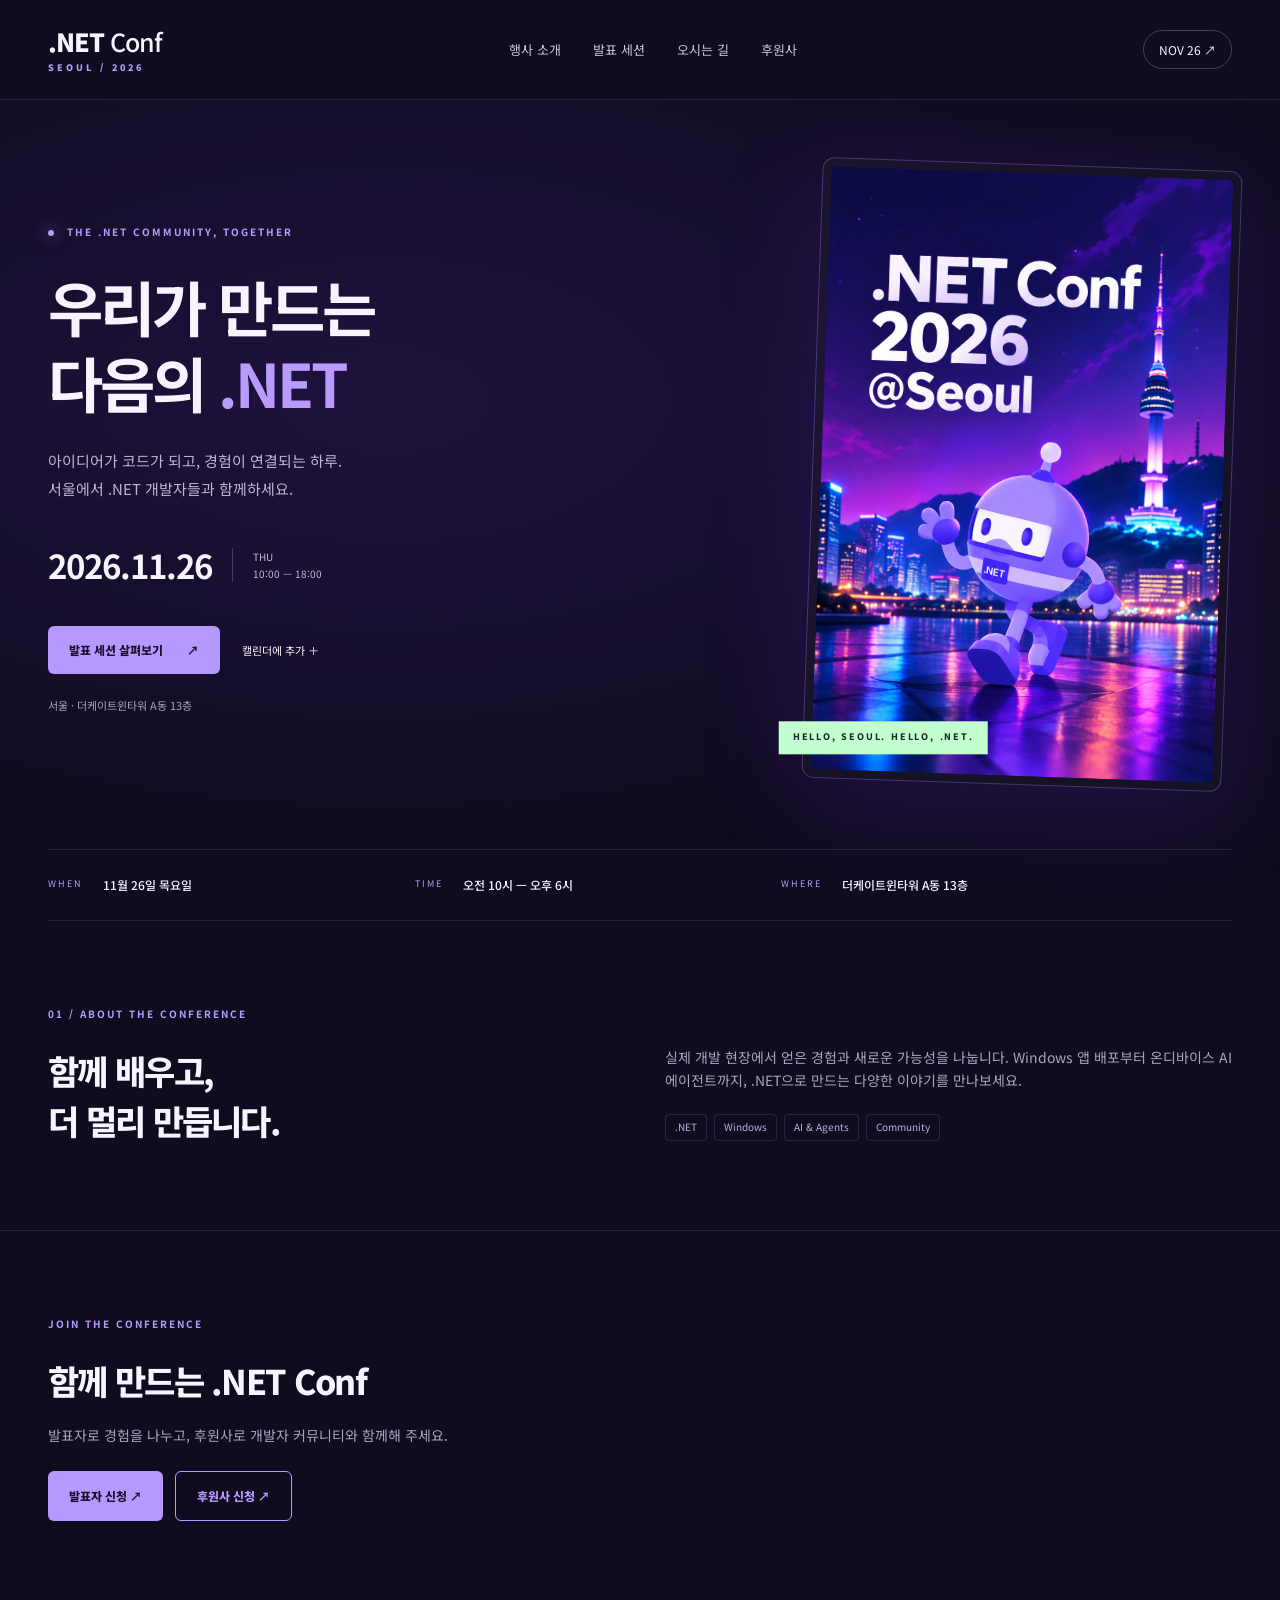
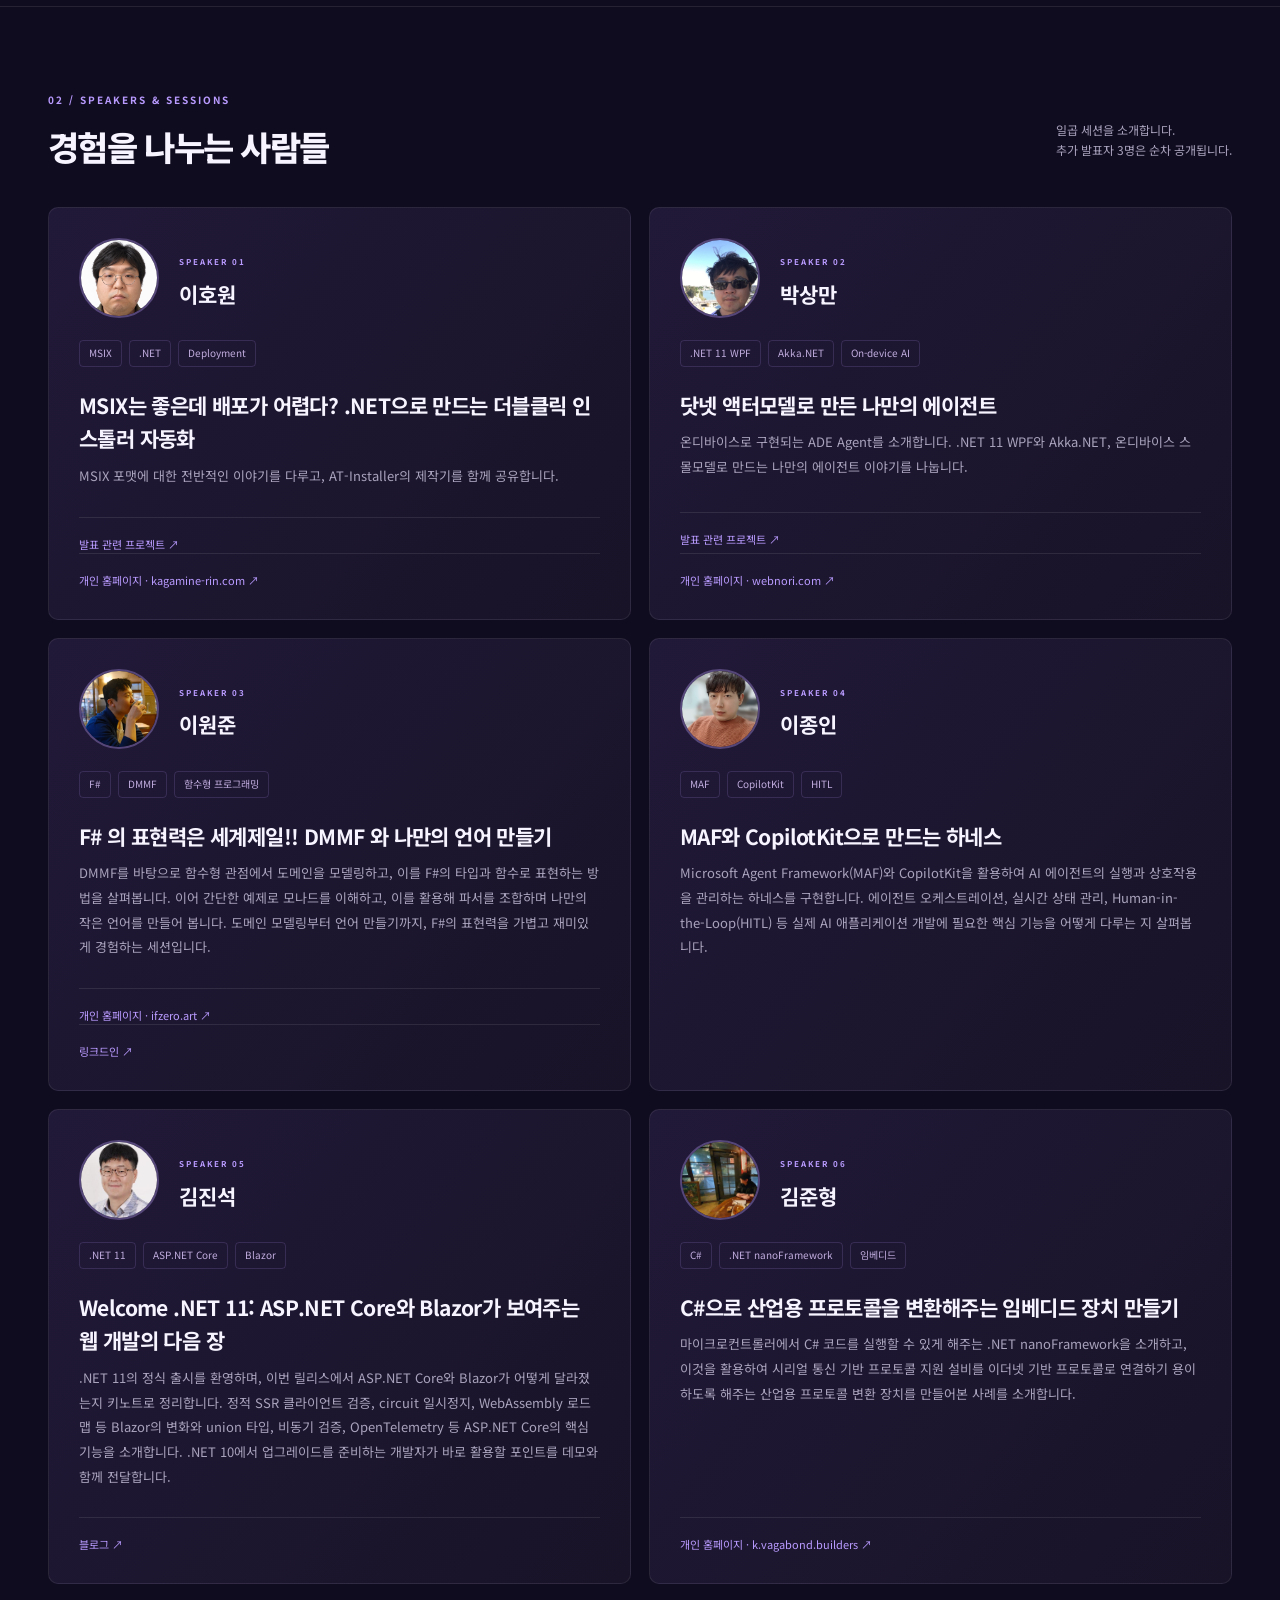
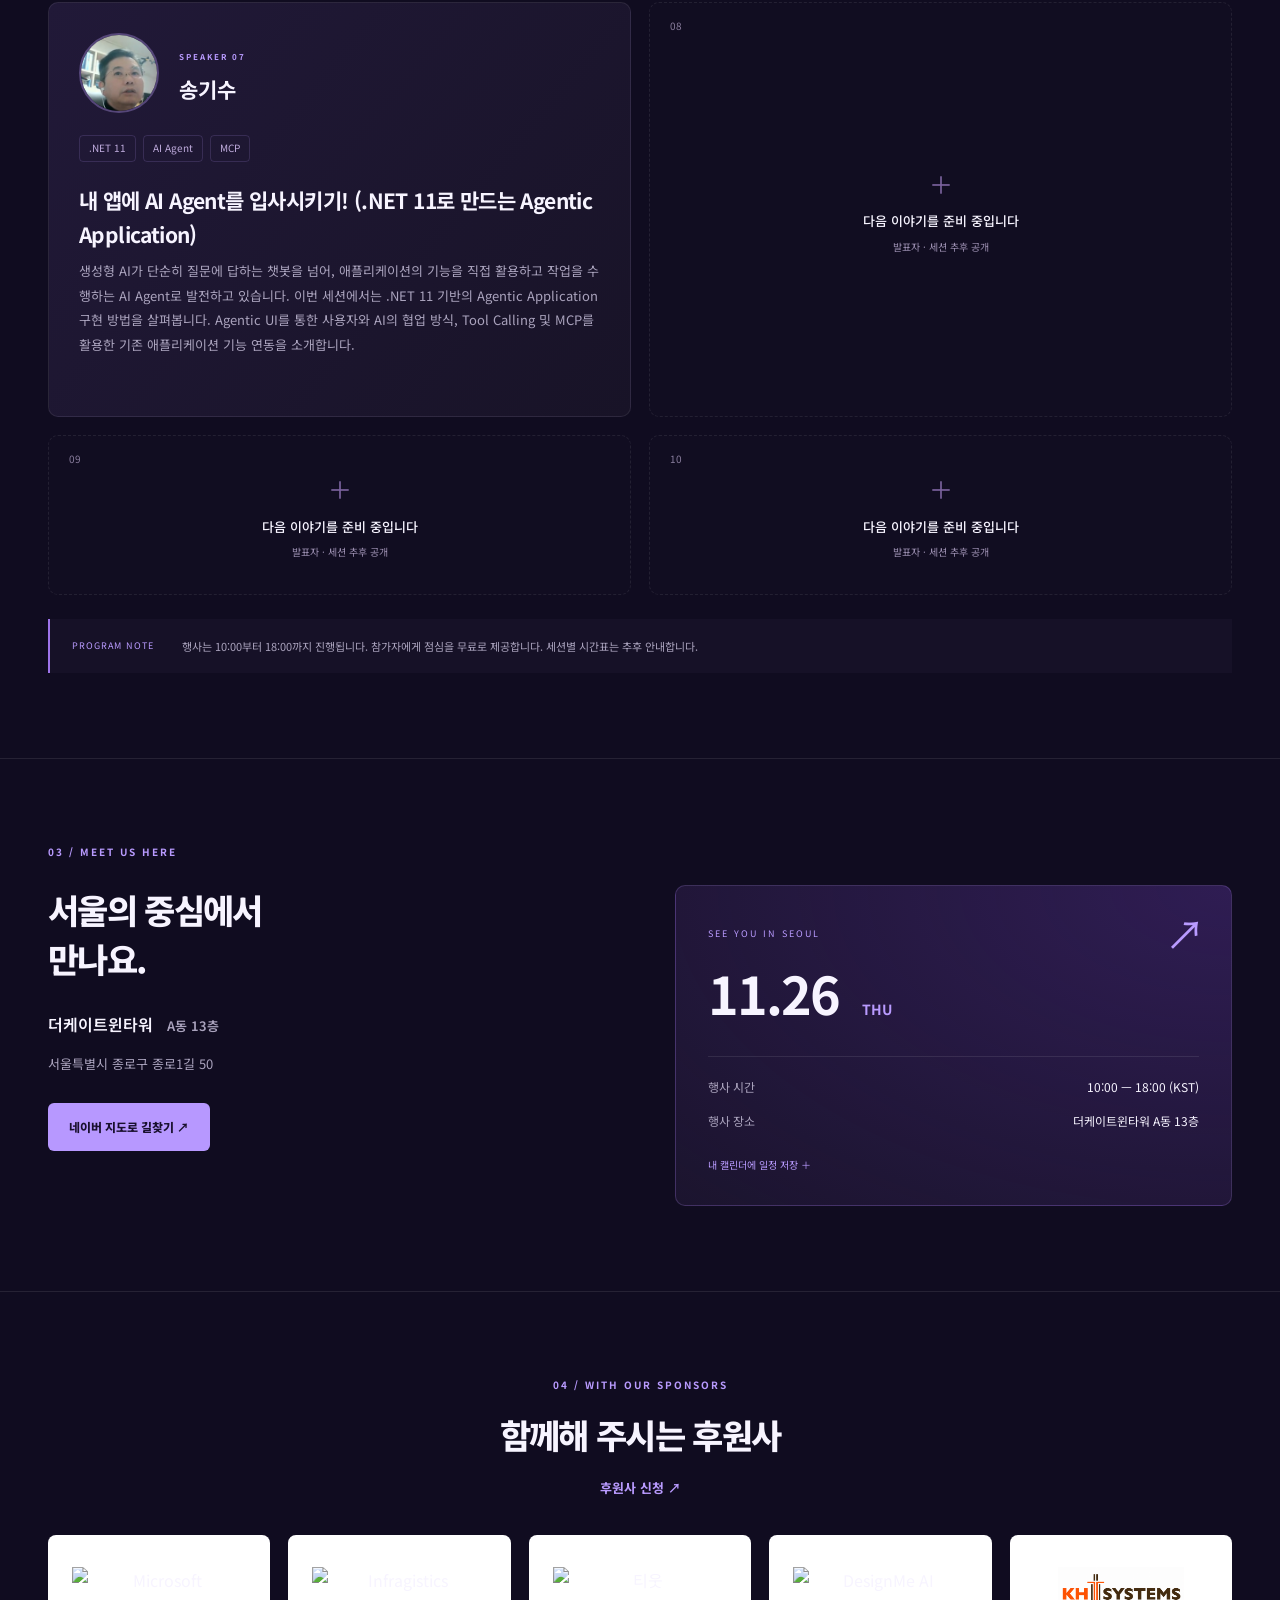
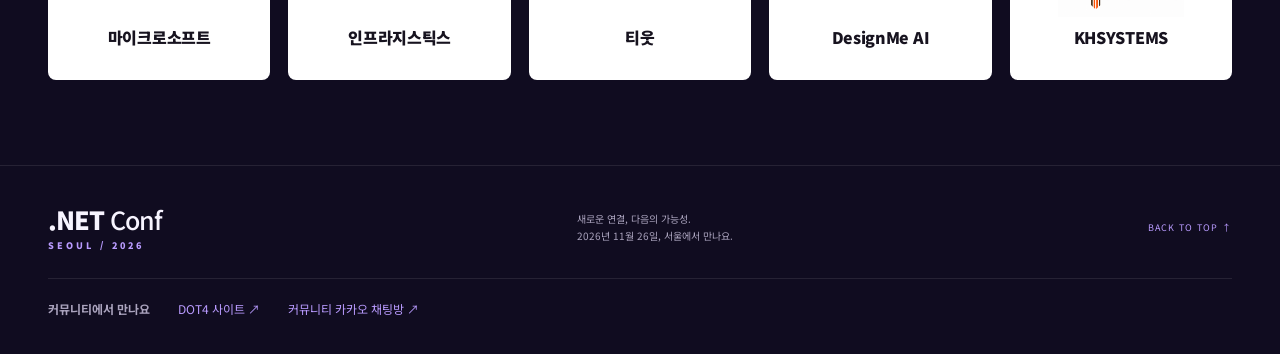
==== 2026/index.html @ cd6535e4 "Add Song Gisu Agentic Application session" ====
<!doctype html>
<html lang="ko">
<head>
  <meta charset="utf-8"><meta name="viewport" content="width=device-width,initial-scale=1">
  <title>.NET Conf 2026 @ Seoul</title>
  <meta name="description" content="2026년 11월 26일 목요일, 서울에서 만나는 .NET 개발자 컨퍼런스. 오전 10시부터 오후 6시까지 더케이트윈타워 A동 13층에서 함께합니다.">
  <meta name="theme-color" content="#100a2b">
  <meta property="og:title" content=".NET Conf 2026 @ Seoul"><meta property="og:description" content="11월 26일 목요일 · 10:00–18:00 · 더케이트윈타워 A동 13층"><meta property="og:image" content="assets/poster.png">
  <link rel="stylesheet" href="style.css?v=20261102-khsystems"><script src="speakers.js?v=20261107-song-gisu" defer></script><script src="app.js?v=20261103-speaker-links" defer></script>
</head>
<body>
  <a class="skip" href="#main">본문으로 이동</a>
  <header><a class="brand" href="#">.NET <span>Conf</span><small>SEOUL / 2026</small></a><nav aria-label="주요 메뉴"><a href="#about">행사 소개</a><a href="#sessions">발표 세션</a><a href="#venue">오시는 길</a><a href="#sponsors">후원사</a></nav><a class="header-date" href="#venue">NOV 26 ↗</a></header>
  <main id="main">
    <section class="hero" aria-labelledby="hero-title">
      <div class="hero-copy"><p class="eyebrow"><span class="dot"></span> THE .NET COMMUNITY, TOGETHER</p><h1 id="hero-title">우리가 만드는<br>다음의 <span>.NET</span></h1><p class="hero-description">아이디어가 코드가 되고, 경험이 연결되는 하루.<br>서울에서 .NET 개발자들과 함께하세요.</p><div class="event-date"><strong>2026.11.26</strong><span>THU<br>10:00 — 18:00</span></div><div class="hero-actions"><a class="button" href="#sessions">발표 세션 살펴보기 <span>↗</span></a><a class="text-link" href="event.ics" download>캘린더에 추가 ＋</a></div><p class="hero-location">서울 · 더케이트윈타워 A동 13층</p></div>
      <div class="poster-wrap"><img class="poster" src="assets/poster.png" alt="보라색 서울 야경과 .NET 로봇이 그려진 .NET Conf 2026 @ Seoul 포스터" fetchpriority="high"><span class="poster-label">HELLO, SEOUL. HELLO, .NET.</span></div>
    </section>
    <div class="info-strip"><div><span>WHEN</span><strong>11월 26일 목요일</strong></div><div><span>TIME</span><strong>오전 10시 — 오후 6시</strong></div><div><span>WHERE</span><strong>더케이트윈타워 A동 13층</strong></div></div>
    <section id="about" class="section about"><p class="eyebrow">01 / ABOUT THE CONFERENCE</p><div class="section-intro"><h2>함께 배우고,<br>더 멀리 만듭니다.</h2><div><p>실제 개발 현장에서 얻은 경험과 새로운 가능성을 나눕니다. Windows 앱 배포부터 온디바이스 AI 에이전트까지, .NET으로 만드는 다양한 이야기를 만나보세요.</p><div class="tags"><span>.NET</span><span>Windows</span><span>AI & Agents</span><span>Community</span></div></div></div></section>
    <section class="section participate" aria-labelledby="participate-title"><p class="eyebrow">JOIN THE CONFERENCE</p><h2 id="participate-title">함께 만드는 .NET Conf</h2><p>발표자로 경험을 나누고, 후원사로 개발자 커뮤니티와 함께해 주세요.</p><div class="participate-links"><a class="button" href="https://forms.cloud.microsoft/r/k6SRLYgbB0" target="_blank" rel="noopener noreferrer">발표자 신청 ↗</a><a class="button button-outline" href="https://forms.cloud.microsoft/r/M6EXaLj7G0" target="_blank" rel="noopener noreferrer">후원사 신청 ↗</a></div></section>
    <section id="sessions" class="section"><div class="section-heading"><div><p class="eyebrow">02 / SPEAKERS & SESSIONS</p><h2>경험을 나누는 사람들</h2></div><p>일곱 세션을 소개합니다.<br>추가 발표자 3명은 순차 공개됩니다.</p></div><div id="speaker-grid" class="speaker-grid"></div><noscript><p>이호원 — MSIX는 좋은데 배포가 어렵다? .NET으로 만드는 더블클릭 인스톨러 자동화</p><p>박상만 — 닷넷 액터모델로 만든 나만의 에이전트</p><p>이원준 — F# 의 표현력은 세계제일!! DMMF 와 나만의 언어 만들기</p><p>이종인 — MAF와 CopilotKit으로 만드는 하네스</p><p>김진석 — Welcome .NET 11: ASP.NET Core와 Blazor가 보여주는 웹 개발의 다음 장</p><p>김준형 — C#으로 산업용 프로토콜을 변환해주는 임베디드 장치 만들기</p><p>송기수 — 내 앱에 AI Agent를 입사시키기! (.NET 11로 만드는 Agentic Application)</p><p>추가 발표자 3명은 추후 공개됩니다.</p></noscript><div class="schedule-note"><span>PROGRAM NOTE</span><p>행사는 10:00부터 18:00까지 진행됩니다. 참가자에게 점심을 무료로 제공합니다. 세션별 시간표는 추후 안내합니다.</p></div></section>
    <section id="venue" class="section"><p class="eyebrow">03 / MEET US HERE</p><div class="venue"><div><h2>서울의 중심에서<br>만나요.</h2><p class="venue-name">더케이트윈타워 <span>A동 13층</span></p><address>서울특별시 종로구 종로1길 50</address><a class="button" href="https://map.naver.com/p/search/서울특별시%20종로구%20종로1길%2050" target="_blank" rel="noopener noreferrer">네이버 지도로 길찾기 ↗</a></div><div class="venue-card"><span class="venue-icon" aria-hidden="true">↗</span><p>SEE YOU IN SEOUL</p><strong>11.26 <span>THU</span></strong><hr><dl><div><dt>행사 시간</dt><dd>10:00 — 18:00 (KST)</dd></div><div><dt>행사 장소</dt><dd>더케이트윈타워 A동 13층</dd></div></dl><a href="event.ics" download>내 캘린더에 일정 저장 ＋</a></div></div></section>
    <section id="sponsors" class="section sponsors"><p class="eyebrow">04 / WITH OUR SPONSORS</p><h2>함께해 주시는 후원사</h2><a class="sponsor-apply" href="https://forms.cloud.microsoft/r/M6EXaLj7G0" target="_blank" rel="noopener noreferrer">후원사 신청 ↗</a><div class="sponsor-grid"><div><a class="sponsor-link" href="https://www.microsoft.com/ko-kr" target="_blank" rel="noopener noreferrer"><img src="https://conf.dot4.kr/assets/img/microsoft-logo-vector.svg" alt="Microsoft" loading="lazy"><strong class="sponsor-name">마이크로소프트</strong></a></div><div><a class="sponsor-link" href="https://www.infragistics.co.kr/" target="_blank" rel="noopener noreferrer"><img src="https://play-lh.googleusercontent.com/NnCnuXwCuQ4x25lS-WZsc4EEqosR3A6UIxsK5j_IjQjJNQJYUNHQNuvCgX-1FI0wXNk" alt="Infragistics" loading="lazy"><strong class="sponsor-name">인프라지스틱스</strong></a></div><div><a class="sponsor-link" href="https://smartstore.naver.com/t-eut" target="_blank" rel="noopener noreferrer"><img src="https://kimothink.github.io/OsanMeetUp/2026/Summer/sponsors/teut.png" alt="티웃" loading="lazy"><strong class="sponsor-name">티웃</strong></a></div><div><a class="sponsor-link" href="https://designme.ai/" target="_blank" rel="noopener noreferrer"><img src="https://designme.ai/images/logo.png" alt="DesignMe AI" loading="lazy"><strong class="sponsor-name">DesignMe AI</strong></a></div><div><a class="sponsor-link" href="http://www.khsystems.co.kr/" target="_blank" rel="noopener noreferrer"><img src="assets/khsystems-logo.png" alt="KHSYSTEMS" loading="lazy"><strong class="sponsor-name">KHSYSTEMS</strong></a></div></div></section>
  </main><footer><a class="brand" href="#">.NET <span>Conf</span><small>SEOUL / 2026</small></a><p>새로운 연결, 다음의 가능성.<br>2026년 11월 26일, 서울에서 만나요.</p><div class="community-links"><span>커뮤니티에서 만나요</span><a href="https://dot4.kr/" target="_blank" rel="noopener noreferrer">DOT4 사이트 ↗</a><a href="https://open.kakao.com/o/gaXg2I5g" target="_blank" rel="noopener noreferrer">커뮤니티 카카오 채팅방 ↗</a></div><a href="#">BACK TO TOP ↑</a></footer>
</body></html>
---- 2026/style.css ----
@import url('https://fonts.googleapis.com/css2?family=Noto+Sans+KR:wght@400;500;600;700;800;900&display=swap');
:root{color-scheme:dark;--bg:#100c20;--panel:#1a142e;--muted:#aaa3bd;--purple:#b99bff;--line:#ffffff17}*{box-sizing:border-box}html{scroll-behavior:smooth;scroll-padding-top:95px}body{margin:0;background:var(--bg);color:#f7f4ff;font-family:'Noto Sans KR',sans-serif;line-height:1.65}a{color:inherit;text-decoration:none}a:focus-visible{outline:3px solid #b99bff;outline-offset:6px}header,main,footer{max-width:1280px;margin:auto}header{height:100px;display:flex;align-items:center;justify-content:space-between;padding:0 48px;border-bottom:1px solid var(--line)}.brand{font-size:25px;font-weight:900;letter-spacing:-1px;line-height:1.2}.brand span{font-weight:500}.brand small{display:block;font-size:9px;letter-spacing:3px;color:var(--purple);margin-top:7px}nav{display:flex;gap:32px;font-size:13px;color:#cbc5da}nav a:hover,.text-link:hover{color:var(--purple)}.header-date{font-size:12px;border:1px solid #ffffff35;padding:9px 15px;border-radius:30px}.hero{padding:64px 48px;display:grid;grid-template-columns:1.1fr 1fr;align-items:center;gap:40px;background:radial-gradient(ellipse at 30% 40%,#592aba30,transparent 70%)}.eyebrow{font-size:10px;letter-spacing:2px;color:var(--purple);font-weight:700;margin:0 0 24px}.dot{display:inline-block;width:6px;height:6px;border-radius:50%;background:#b99bff;margin-right:8px;box-shadow:0 0 15px #a975ff}h1{font-size:clamp(40px,4.7vw,65px);line-height:1.25;letter-spacing:-3px;margin:28px 0}h1 span{color:var(--purple)}.hero-description{color:#bdb5cc;font-size:15px;line-height:1.9}.event-date{display:flex;align-items:center;gap:20px;margin:34px 0}.event-date strong{font-size:33px;letter-spacing:-1px}.event-date span{border-left:1px solid #ffffff30;padding-left:20px;font-size:10px;line-height:1.7;color:#c6bcd8}.hero-actions{display:flex;align-items:center;gap:22px}.button{display:inline-flex;gap:24px;align-items:center;background:#b798ff;color:#19102e;padding:14px 21px;border-radius:6px;font-size:12px;font-weight:800;transition:background .2s,transform .2s}.button:hover{background:#d1baff;transform:translateY(-2px)}.text-link{font-size:11px}.hero-location{font-size:11px;color:var(--muted);margin-top:22px}.poster-wrap{position:relative;max-width:420px;margin-left:auto;transform:rotate(2deg);border:1px solid #9974e960;border-radius:12px;padding:8px;background:#ffffff07;box-shadow:0 20px 100px #6724d836}.poster{width:100%;display:block;border-radius:6px}.poster-label{position:absolute;bottom:25px;left:-25px;background:#c3ffce;color:#172c20;font-size:9px;letter-spacing:1.8px;padding:9px 14px;transform:rotate(-2deg);font-weight:800}.info-strip{margin:0 48px;display:grid;grid-template-columns:1fr 1fr 1.3fr;border-top:1px solid var(--line);border-bottom:1px solid var(--line);padding:25px 0;gap:20px}.info-strip div{display:flex;gap:20px;align-items:center}.info-strip span{font-size:9px;letter-spacing:2px;color:var(--purple)}.info-strip strong{font-size:12px;font-weight:500}.section{padding:85px 48px;border-bottom:1px solid var(--line)}h2{font-size:34px;line-height:1.45;letter-spacing:-1.7px;margin:0;font-weight:800}.section-intro{display:grid;grid-template-columns:1fr 1fr;gap:50px}.section-intro p{font-size:14px;color:var(--muted);margin-top:0}.tags{display:flex;flex-wrap:wrap;gap:7px;margin-top:22px}.tags span{font-size:10px;border:1px solid #b99bff29;color:#c1addf;border-radius:4px;padding:4px 9px}.section-heading{display:flex;justify-content:space-between;gap:24px;align-items:end;margin-bottom:36px}.section-heading p:last-child{font-size:12px;color:var(--muted)}.section-heading .eyebrow{color:var(--purple);margin-bottom:14px}.speaker-grid{display:grid;grid-template-columns:repeat(2,1fr);gap:18px}.speaker-card{background:linear-gradient(130deg,#211938,#181327);border:1px solid #ffffff14;border-radius:10px;padding:30px;display:flex;flex-direction:column}.speaker-top{display:flex;align-items:center;gap:20px}.speaker-photo{height:80px;width:80px;object-fit:cover;object-position:center 35%;border-radius:50%;border:2px solid #c0a3ff55}.speaker-top .eyebrow{font-size:8px;margin:0}.speaker-top h3{margin:5px 0 0;font-size:21px}.speaker-card h4{font-size:21px;line-height:1.6;letter-spacing:-.6px;margin:22px 0 8px}.session-description{font-size:13px;line-height:1.9;color:var(--muted);margin:0 0 28px}.session-link{font-size:11px;color:var(--purple);border-top:1px solid var(--line);padding-top:17px;margin-top:auto}.upcoming{position:relative;min-height:160px;background:#ffffff02;align-items:center;justify-content:center;border-style:dashed;text-align:center}.slot-number{position:absolute;left:20px;top:15px;font-size:10px;color:#8a7e9e}.upcoming-symbol{font-size:24px;color:#7c639f}.upcoming h3{font-size:13px;font-weight:500;margin:7px 0}.upcoming p{font-size:10px;color:#9d90b2;margin:0}.schedule-note{display:flex;gap:28px;margin-top:24px;background:#b99bff08;padding:18px 22px;border-left:2px solid #9e74eb;align-items:center}.schedule-note span{font-size:9px;color:var(--purple);white-space:nowrap;letter-spacing:1px}.schedule-note p{margin:0;font-size:11px;color:var(--muted)}.venue{display:grid;grid-template-columns:1fr 1fr;gap:70px}.venue-name{margin-top:28px;font-weight:600}.venue-name span{color:var(--muted);font-size:13px;margin-left:10px}address{font-style:normal;font-size:13px;color:var(--muted);margin-bottom:28px}.venue-card{padding:32px;border-radius:10px;border:1px solid #bb96ff35;background:radial-gradient(ellipse at top right,#6634b944,transparent),#1b142e;position:relative}.venue-icon{position:absolute;right:26px;top:14px;font-size:40px;color:var(--purple)}.venue-card>p{font-size:9px;letter-spacing:2px;color:var(--purple)}.venue-card>strong{font-size:52px;letter-spacing:-2px}.venue-card strong span{font-size:14px;letter-spacing:0;color:var(--purple);margin-left:10px}hr{border:0;border-top:1px solid var(--line);margin:20px 0}dl{font-size:12px}dl div{display:flex;justify-content:space-between;gap:12px;margin-bottom:14px}dt{color:var(--muted)}dd{margin:0}.venue-card>a{display:block;font-size:10px;color:var(--purple);margin-top:26px}.sponsors{text-align:center}.sponsors .eyebrow{margin-bottom:16px}.sponsor-grid{display:grid;grid-template-columns:repeat(3,1fr);gap:18px;margin-top:36px}.sponsor-grid>div{background:#fff;border-radius:8px;min-height:145px;display:flex;flex-direction:column;align-items:center;justify-content:center;padding:24px;gap:12px}.sponsor-grid img{width:auto;max-width:180px;height:50px;object-fit:contain}.sponsor-grid span{font-size:11px;color:#575160}footer{display:flex;align-items:center;justify-content:space-between;padding:35px 48px}footer p{font-size:10px;color:var(--muted)}footer>a:last-child{font-size:9px;letter-spacing:1px;color:var(--purple)}.skip{position:absolute;left:10px;top:-100px;background:white;color:black;padding:12px;z-index:2}.skip:focus{top:10px}@media(min-width:1400px){body{background:radial-gradient(ellipse at top,#21133a,#100c20 65%)}}@media(max-width:850px){header{padding:0 24px;height:85px}nav{gap:16px;font-size:11px}.header-date{display:none}.hero{padding:45px 24px;gap:22px}h1{font-size:42px}.hero-actions{align-items:start;flex-direction:column;gap:15px}.event-date strong{font-size:26px}.poster-label{font-size:7px;left:-12px}.info-strip{margin:0 24px;gap:15px}.info-strip div{flex-direction:column;gap:5px;align-items:start}.section{padding:60px 24px}h2{font-size:28px}.venue{gap:24px}.speaker-card{padding:22px}.speaker-card h4{font-size:18px}.sponsor-grid img{max-width:140px}footer{padding:30px 24px}}@media(max-width:600px){header{height:auto;min-height:95px;flex-wrap:wrap;gap:18px;padding:20px}nav{gap:20px;font-size:10px}.brand{font-size:22px}.hero{grid-template-columns:1fr;padding:40px 20px;gap:34px}.hero .eyebrow{font-size:8px}h1{font-size:47px}.hero-description{font-size:13px}.hero-actions{flex-direction:row;align-items:center;gap:15px}.button{font-size:11px;padding:13px 15px}.text-link{font-size:10px}.poster-wrap{width:82%;max-width:360px;margin:0 auto;transform:rotate(1deg)}.info-strip{margin:0 20px;grid-template-columns:1fr;gap:13px;padding:20px 0}.info-strip div{flex-direction:row;align-items:center;gap:20px}.info-strip span{width:45px}.section{padding:48px 20px}.section-intro,.venue{grid-template-columns:1fr;gap:28px}.section-intro p{font-size:13px}.section-heading{display:block}.section-heading>p{margin-top:15px}.speaker-grid{grid-template-columns:1fr}.speaker-card h4{font-size:20px}.upcoming{min-height:140px}.schedule-note{display:block;padding:15px}.schedule-note p{margin-top:7px}.sponsor-grid{grid-template-columns:1fr}.sponsor-grid>div{min-height:120px}.sponsor-grid img{max-width:190px}footer{flex-wrap:wrap;gap:20px}footer p{margin:0}footer>a:last-child{width:100%}}@media(prefers-reduced-motion:reduce){html{scroll-behavior:auto}.button{transition:none}}

.participate>p:not(.eyebrow){color:var(--muted);font-size:14px;margin:18px 0 24px}.participate-links{display:flex;flex-wrap:wrap;gap:12px}.button-outline{background:transparent;border:1px solid var(--purple);color:var(--purple)}.button-outline:hover{background:#b99bff18}.community-links{display:flex;flex-wrap:wrap;gap:16px 28px;margin-top:30px;padding-top:24px;border-top:1px solid var(--line);font-size:12px}.community-links span{color:var(--muted)}.community-links a{color:var(--purple)}.community-links a:hover,.sponsor-apply:hover{text-decoration:underline}.sponsor-apply{display:inline-block;margin-top:18px;color:var(--purple);font-size:13px;font-weight:700}.sponsor-grid span{font-weight:800;color:#24202d;font-size:13px}

.sponsor-grid .sponsor-name{font-size:16px;font-weight:900;color:#17131f;letter-spacing:-.3px}

footer{flex-wrap:wrap;gap:24px}footer .community-links{flex-basis:100%;margin-top:0;padding-top:20px;order:1}footer .community-links span{font-weight:700}@media(max-width:600px){footer .community-links{flex-direction:column;gap:12px}}

.sponsor-grid .sponsor-link{display:block;width:100%;text-align:center}.sponsor-grid .sponsor-link img{display:block;margin:0 auto 8px}.sponsor-grid .sponsor-link .sponsor-name{display:block;margin:0;line-height:1.5}.sponsor-link:hover .sponsor-name{text-decoration:underline}

@media(min-width:1000px){.sponsor-grid{grid-template-columns:repeat(5,minmax(0,1fr))}.sponsor-grid img{max-width:100%}}
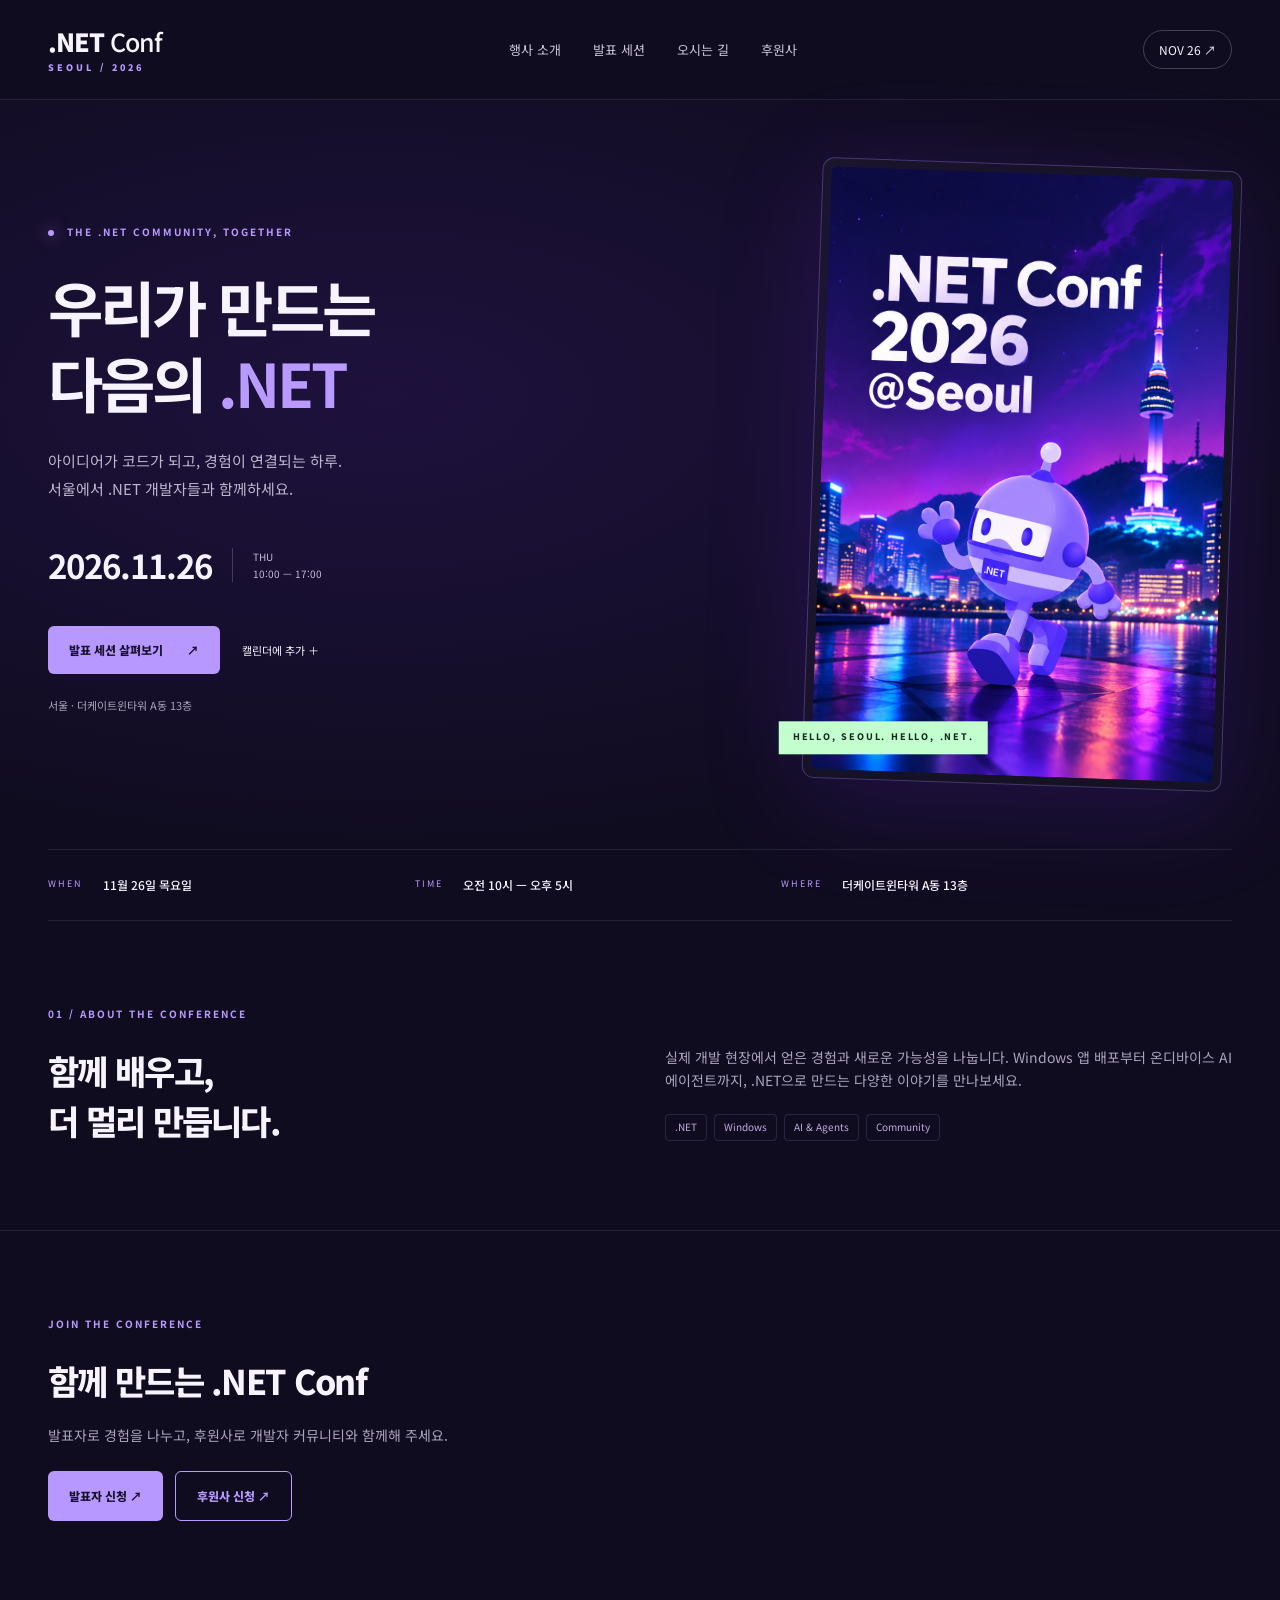
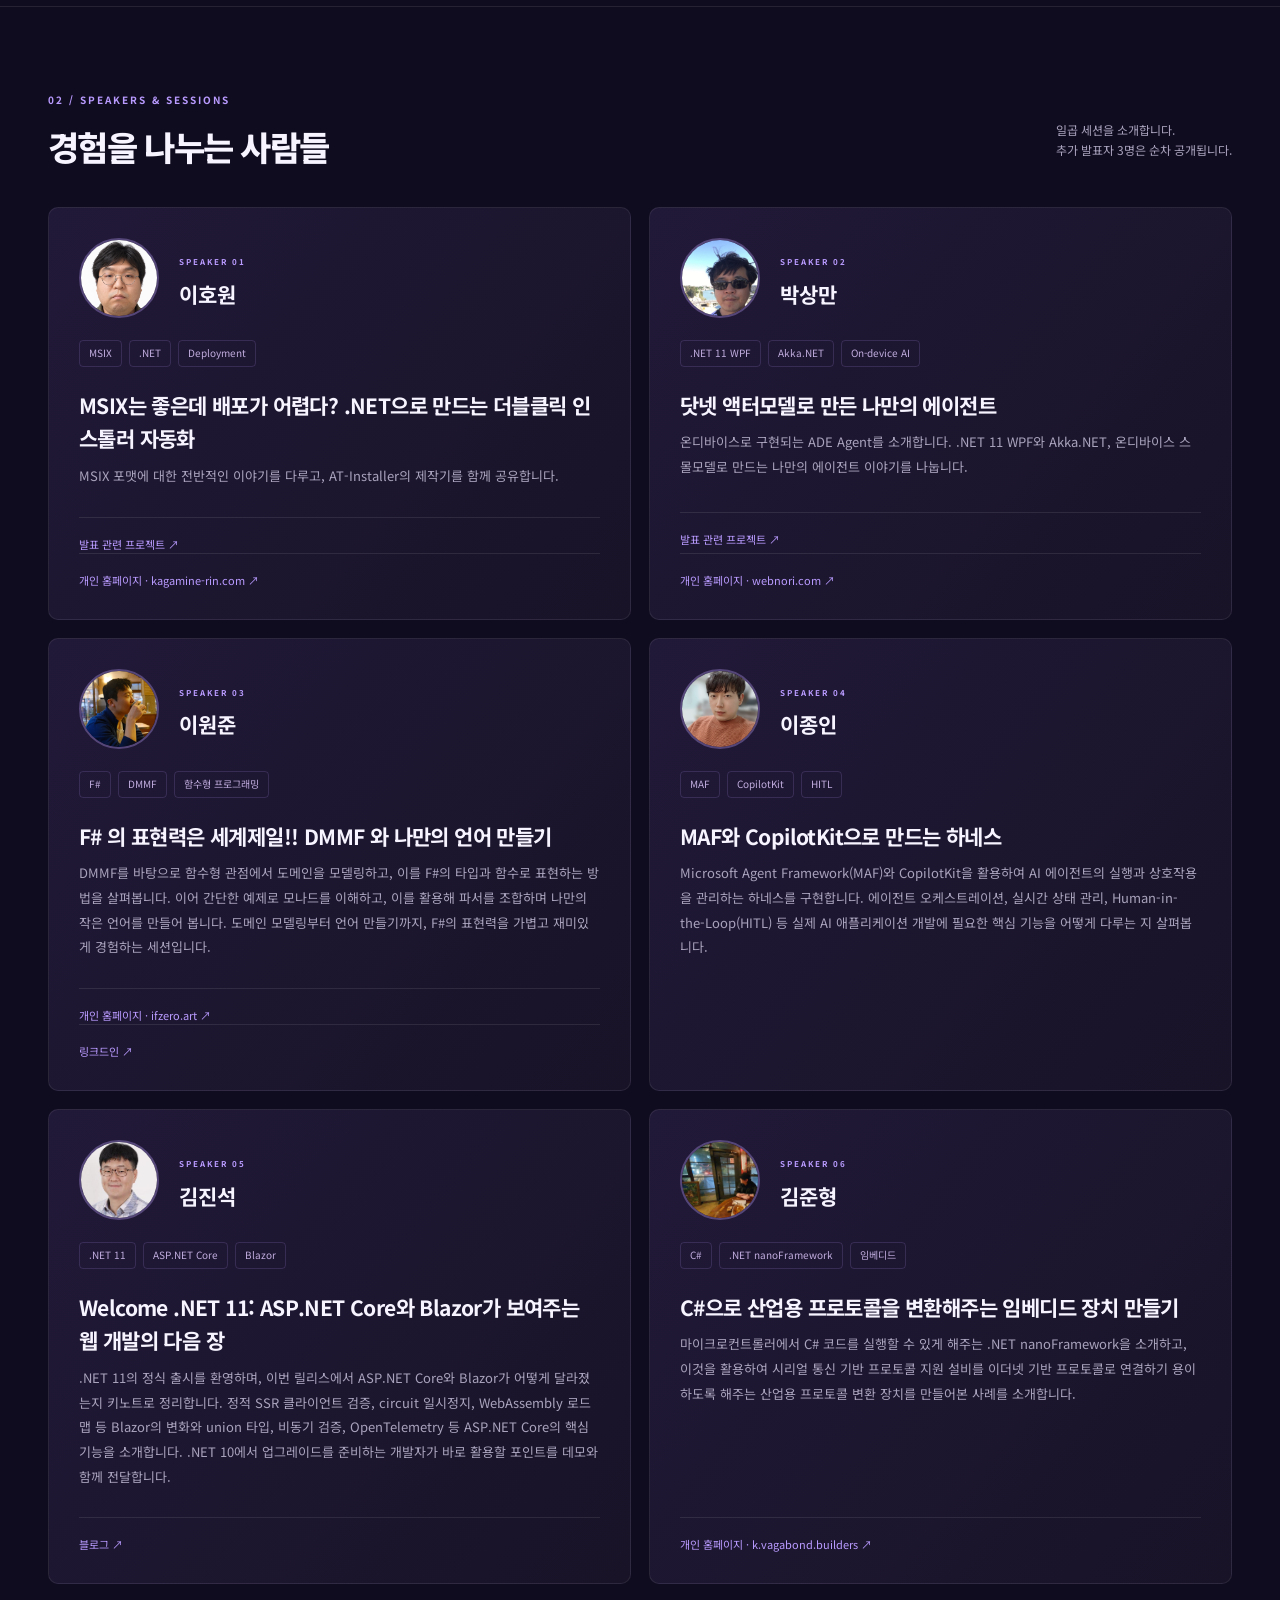
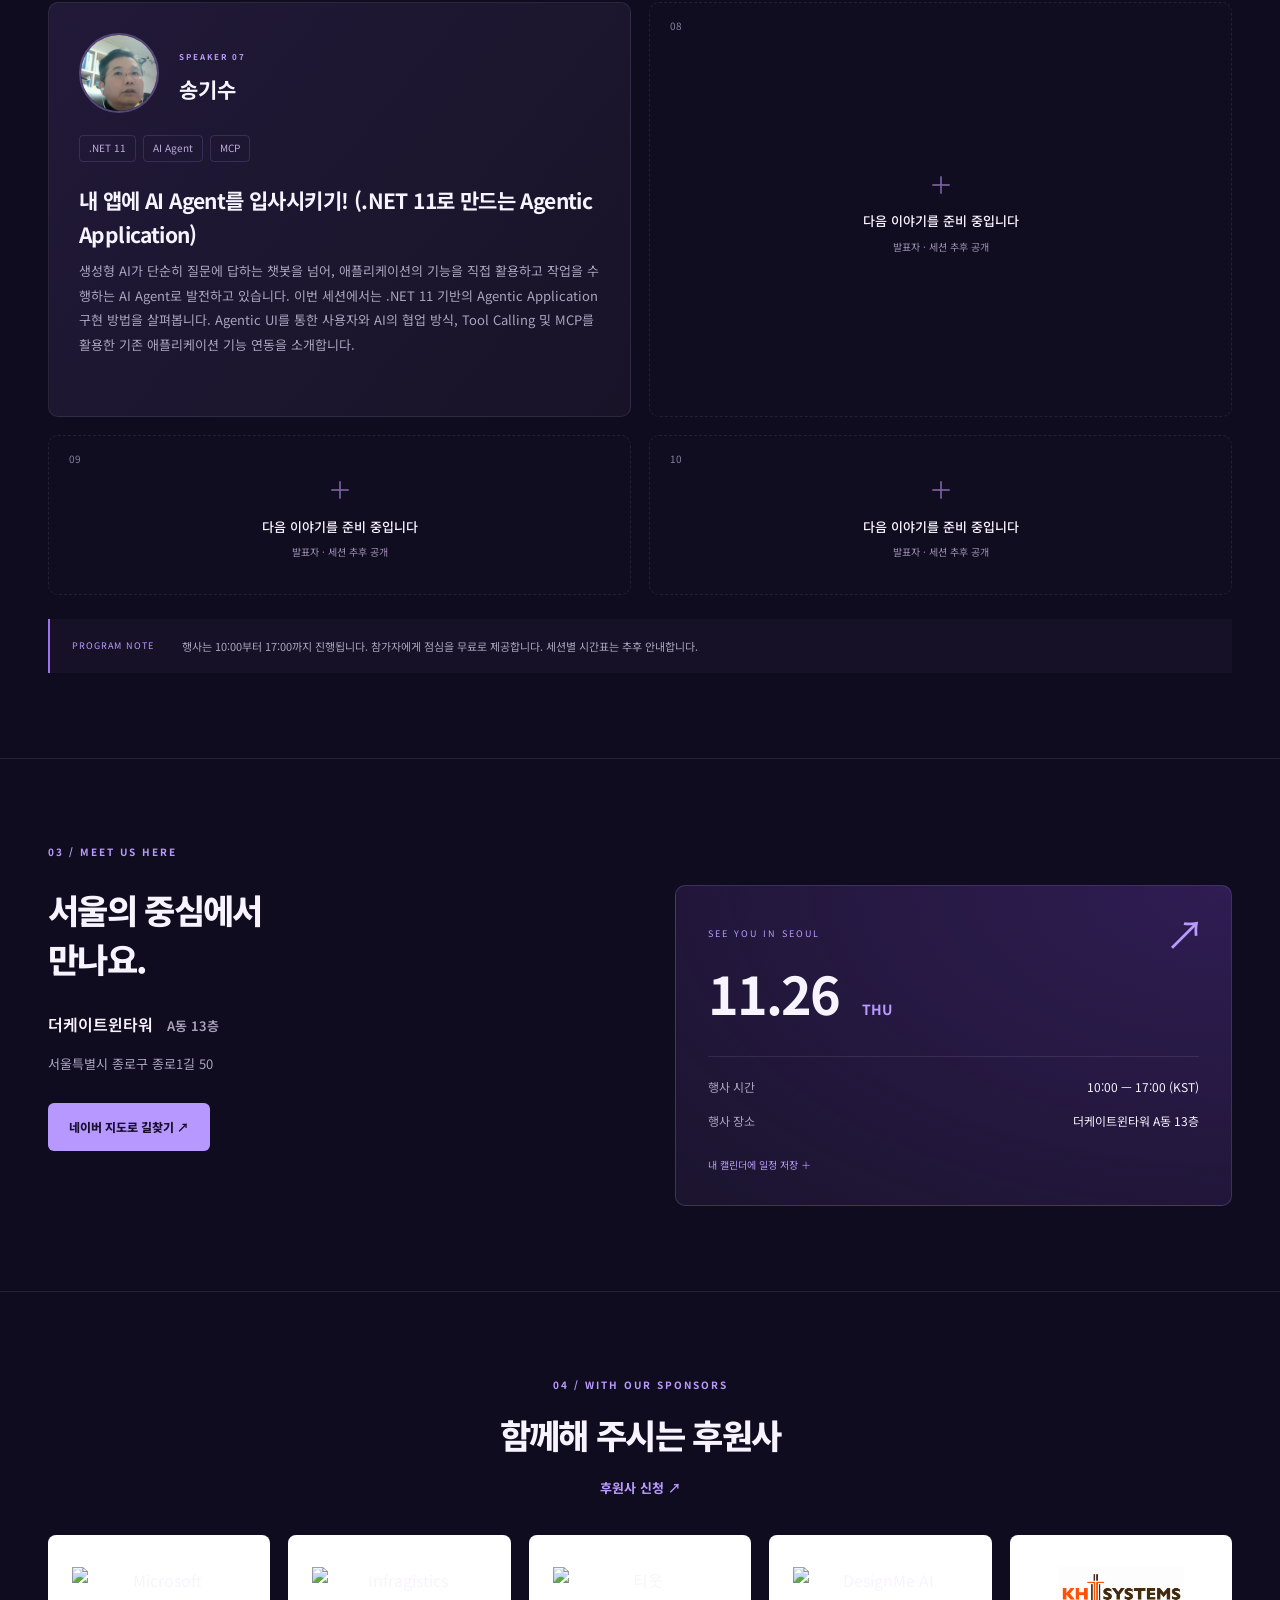
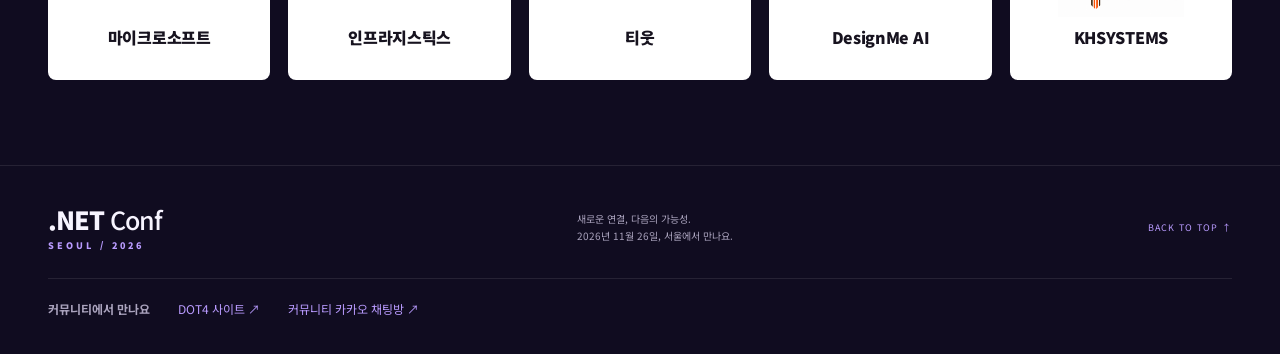
==== commit 71431c83: "End .NET Conf at 5 PM Korea time" ====
--- a/2026/index.html
+++ b/2026/index.html
@@ -3,9 +3,9 @@
 <head>
   <meta charset="utf-8"><meta name="viewport" content="width=device-width,initial-scale=1">
   <title>.NET Conf 2026 @ Seoul</title>
-  <meta name="description" content="2026년 11월 26일 목요일, 서울에서 만나는 .NET 개발자 컨퍼런스. 오전 10시부터 오후 6시까지 더케이트윈타워 A동 13층에서 함께합니다.">
+  <meta name="description" content="2026년 11월 26일 목요일, 서울에서 만나는 .NET 개발자 컨퍼런스. 오전 10시부터 오후 5시까지 더케이트윈타워 A동 13층에서 함께합니다.">
   <meta name="theme-color" content="#100a2b">
-  <meta property="og:title" content=".NET Conf 2026 @ Seoul"><meta property="og:description" content="11월 26일 목요일 · 10:00–18:00 · 더케이트윈타워 A동 13층"><meta property="og:image" content="assets/poster.png">
+  <meta property="og:title" content=".NET Conf 2026 @ Seoul"><meta property="og:description" content="11월 26일 목요일 · 10:00–17:00 · 더케이트윈타워 A동 13층"><meta property="og:image" content="assets/poster.png">
   <link rel="stylesheet" href="style.css?v=20261102-khsystems"><script src="speakers.js?v=20261107-song-gisu" defer></script><script src="app.js?v=20261103-speaker-links" defer></script>
 </head>
 <body>
@@ -13,14 +13,14 @@
   <header><a class="brand" href="#">.NET <span>Conf</span><small>SEOUL / 2026</small></a><nav aria-label="주요 메뉴"><a href="#about">행사 소개</a><a href="#sessions">발표 세션</a><a href="#venue">오시는 길</a><a href="#sponsors">후원사</a></nav><a class="header-date" href="#venue">NOV 26 ↗</a></header>
   <main id="main">
     <section class="hero" aria-labelledby="hero-title">
-      <div class="hero-copy"><p class="eyebrow"><span class="dot"></span> THE .NET COMMUNITY, TOGETHER</p><h1 id="hero-title">우리가 만드는<br>다음의 <span>.NET</span></h1><p class="hero-description">아이디어가 코드가 되고, 경험이 연결되는 하루.<br>서울에서 .NET 개발자들과 함께하세요.</p><div class="event-date"><strong>2026.11.26</strong><span>THU<br>10:00 — 18:00</span></div><div class="hero-actions"><a class="button" href="#sessions">발표 세션 살펴보기 <span>↗</span></a><a class="text-link" href="event.ics" download>캘린더에 추가 ＋</a></div><p class="hero-location">서울 · 더케이트윈타워 A동 13층</p></div>
+      <div class="hero-copy"><p class="eyebrow"><span class="dot"></span> THE .NET COMMUNITY, TOGETHER</p><h1 id="hero-title">우리가 만드는<br>다음의 <span>.NET</span></h1><p class="hero-description">아이디어가 코드가 되고, 경험이 연결되는 하루.<br>서울에서 .NET 개발자들과 함께하세요.</p><div class="event-date"><strong>2026.11.26</strong><span>THU<br>10:00 — 17:00</span></div><div class="hero-actions"><a class="button" href="#sessions">발표 세션 살펴보기 <span>↗</span></a><a class="text-link" href="event.ics" download>캘린더에 추가 ＋</a></div><p class="hero-location">서울 · 더케이트윈타워 A동 13층</p></div>
       <div class="poster-wrap"><img class="poster" src="assets/poster.png" alt="보라색 서울 야경과 .NET 로봇이 그려진 .NET Conf 2026 @ Seoul 포스터" fetchpriority="high"><span class="poster-label">HELLO, SEOUL. HELLO, .NET.</span></div>
     </section>
-    <div class="info-strip"><div><span>WHEN</span><strong>11월 26일 목요일</strong></div><div><span>TIME</span><strong>오전 10시 — 오후 6시</strong></div><div><span>WHERE</span><strong>더케이트윈타워 A동 13층</strong></div></div>
+    <div class="info-strip"><div><span>WHEN</span><strong>11월 26일 목요일</strong></div><div><span>TIME</span><strong>오전 10시 — 오후 5시</strong></div><div><span>WHERE</span><strong>더케이트윈타워 A동 13층</strong></div></div>
     <section id="about" class="section about"><p class="eyebrow">01 / ABOUT THE CONFERENCE</p><div class="section-intro"><h2>함께 배우고,<br>더 멀리 만듭니다.</h2><div><p>실제 개발 현장에서 얻은 경험과 새로운 가능성을 나눕니다. Windows 앱 배포부터 온디바이스 AI 에이전트까지, .NET으로 만드는 다양한 이야기를 만나보세요.</p><div class="tags"><span>.NET</span><span>Windows</span><span>AI & Agents</span><span>Community</span></div></div></div></section>
     <section class="section participate" aria-labelledby="participate-title"><p class="eyebrow">JOIN THE CONFERENCE</p><h2 id="participate-title">함께 만드는 .NET Conf</h2><p>발표자로 경험을 나누고, 후원사로 개발자 커뮤니티와 함께해 주세요.</p><div class="participate-links"><a class="button" href="https://forms.cloud.microsoft/r/k6SRLYgbB0" target="_blank" rel="noopener noreferrer">발표자 신청 ↗</a><a class="button button-outline" href="https://forms.cloud.microsoft/r/M6EXaLj7G0" target="_blank" rel="noopener noreferrer">후원사 신청 ↗</a></div></section>
-    <section id="sessions" class="section"><div class="section-heading"><div><p class="eyebrow">02 / SPEAKERS & SESSIONS</p><h2>경험을 나누는 사람들</h2></div><p>일곱 세션을 소개합니다.<br>추가 발표자 3명은 순차 공개됩니다.</p></div><div id="speaker-grid" class="speaker-grid"></div><noscript><p>이호원 — MSIX는 좋은데 배포가 어렵다? .NET으로 만드는 더블클릭 인스톨러 자동화</p><p>박상만 — 닷넷 액터모델로 만든 나만의 에이전트</p><p>이원준 — F# 의 표현력은 세계제일!! DMMF 와 나만의 언어 만들기</p><p>이종인 — MAF와 CopilotKit으로 만드는 하네스</p><p>김진석 — Welcome .NET 11: ASP.NET Core와 Blazor가 보여주는 웹 개발의 다음 장</p><p>김준형 — C#으로 산업용 프로토콜을 변환해주는 임베디드 장치 만들기</p><p>송기수 — 내 앱에 AI Agent를 입사시키기! (.NET 11로 만드는 Agentic Application)</p><p>추가 발표자 3명은 추후 공개됩니다.</p></noscript><div class="schedule-note"><span>PROGRAM NOTE</span><p>행사는 10:00부터 18:00까지 진행됩니다. 참가자에게 점심을 무료로 제공합니다. 세션별 시간표는 추후 안내합니다.</p></div></section>
-    <section id="venue" class="section"><p class="eyebrow">03 / MEET US HERE</p><div class="venue"><div><h2>서울의 중심에서<br>만나요.</h2><p class="venue-name">더케이트윈타워 <span>A동 13층</span></p><address>서울특별시 종로구 종로1길 50</address><a class="button" href="https://map.naver.com/p/search/서울특별시%20종로구%20종로1길%2050" target="_blank" rel="noopener noreferrer">네이버 지도로 길찾기 ↗</a></div><div class="venue-card"><span class="venue-icon" aria-hidden="true">↗</span><p>SEE YOU IN SEOUL</p><strong>11.26 <span>THU</span></strong><hr><dl><div><dt>행사 시간</dt><dd>10:00 — 18:00 (KST)</dd></div><div><dt>행사 장소</dt><dd>더케이트윈타워 A동 13층</dd></div></dl><a href="event.ics" download>내 캘린더에 일정 저장 ＋</a></div></div></section>
+    <section id="sessions" class="section"><div class="section-heading"><div><p class="eyebrow">02 / SPEAKERS & SESSIONS</p><h2>경험을 나누는 사람들</h2></div><p>일곱 세션을 소개합니다.<br>추가 발표자 3명은 순차 공개됩니다.</p></div><div id="speaker-grid" class="speaker-grid"></div><noscript><p>이호원 — MSIX는 좋은데 배포가 어렵다? .NET으로 만드는 더블클릭 인스톨러 자동화</p><p>박상만 — 닷넷 액터모델로 만든 나만의 에이전트</p><p>이원준 — F# 의 표현력은 세계제일!! DMMF 와 나만의 언어 만들기</p><p>이종인 — MAF와 CopilotKit으로 만드는 하네스</p><p>김진석 — Welcome .NET 11: ASP.NET Core와 Blazor가 보여주는 웹 개발의 다음 장</p><p>김준형 — C#으로 산업용 프로토콜을 변환해주는 임베디드 장치 만들기</p><p>송기수 — 내 앱에 AI Agent를 입사시키기! (.NET 11로 만드는 Agentic Application)</p><p>추가 발표자 3명은 추후 공개됩니다.</p></noscript><div class="schedule-note"><span>PROGRAM NOTE</span><p>행사는 10:00부터 17:00까지 진행됩니다. 참가자에게 점심을 무료로 제공합니다. 세션별 시간표는 추후 안내합니다.</p></div></section>
+    <section id="venue" class="section"><p class="eyebrow">03 / MEET US HERE</p><div class="venue"><div><h2>서울의 중심에서<br>만나요.</h2><p class="venue-name">더케이트윈타워 <span>A동 13층</span></p><address>서울특별시 종로구 종로1길 50</address><a class="button" href="https://map.naver.com/p/search/서울특별시%20종로구%20종로1길%2050" target="_blank" rel="noopener noreferrer">네이버 지도로 길찾기 ↗</a></div><div class="venue-card"><span class="venue-icon" aria-hidden="true">↗</span><p>SEE YOU IN SEOUL</p><strong>11.26 <span>THU</span></strong><hr><dl><div><dt>행사 시간</dt><dd>10:00 — 17:00 (KST)</dd></div><div><dt>행사 장소</dt><dd>더케이트윈타워 A동 13층</dd></div></dl><a href="event.ics" download>내 캘린더에 일정 저장 ＋</a></div></div></section>
     <section id="sponsors" class="section sponsors"><p class="eyebrow">04 / WITH OUR SPONSORS</p><h2>함께해 주시는 후원사</h2><a class="sponsor-apply" href="https://forms.cloud.microsoft/r/M6EXaLj7G0" target="_blank" rel="noopener noreferrer">후원사 신청 ↗</a><div class="sponsor-grid"><div><a class="sponsor-link" href="https://www.microsoft.com/ko-kr" target="_blank" rel="noopener noreferrer"><img src="https://conf.dot4.kr/assets/img/microsoft-logo-vector.svg" alt="Microsoft" loading="lazy"><strong class="sponsor-name">마이크로소프트</strong></a></div><div><a class="sponsor-link" href="https://www.infragistics.co.kr/" target="_blank" rel="noopener noreferrer"><img src="https://play-lh.googleusercontent.com/NnCnuXwCuQ4x25lS-WZsc4EEqosR3A6UIxsK5j_IjQjJNQJYUNHQNuvCgX-1FI0wXNk" alt="Infragistics" loading="lazy"><strong class="sponsor-name">인프라지스틱스</strong></a></div><div><a class="sponsor-link" href="https://smartstore.naver.com/t-eut" target="_blank" rel="noopener noreferrer"><img src="https://kimothink.github.io/OsanMeetUp/2026/Summer/sponsors/teut.png" alt="티웃" loading="lazy"><strong class="sponsor-name">티웃</strong></a></div><div><a class="sponsor-link" href="https://designme.ai/" target="_blank" rel="noopener noreferrer"><img src="https://designme.ai/images/logo.png" alt="DesignMe AI" loading="lazy"><strong class="sponsor-name">DesignMe AI</strong></a></div><div><a class="sponsor-link" href="http://www.khsystems.co.kr/" target="_blank" rel="noopener noreferrer"><img src="assets/khsystems-logo.png" alt="KHSYSTEMS" loading="lazy"><strong class="sponsor-name">KHSYSTEMS</strong></a></div></div></section>
   </main><footer><a class="brand" href="#">.NET <span>Conf</span><small>SEOUL / 2026</small></a><p>새로운 연결, 다음의 가능성.<br>2026년 11월 26일, 서울에서 만나요.</p><div class="community-links"><span>커뮤니티에서 만나요</span><a href="https://dot4.kr/" target="_blank" rel="noopener noreferrer">DOT4 사이트 ↗</a><a href="https://open.kakao.com/o/gaXg2I5g" target="_blank" rel="noopener noreferrer">커뮤니티 카카오 채팅방 ↗</a></div><a href="#">BACK TO TOP ↑</a></footer>
 </body></html>
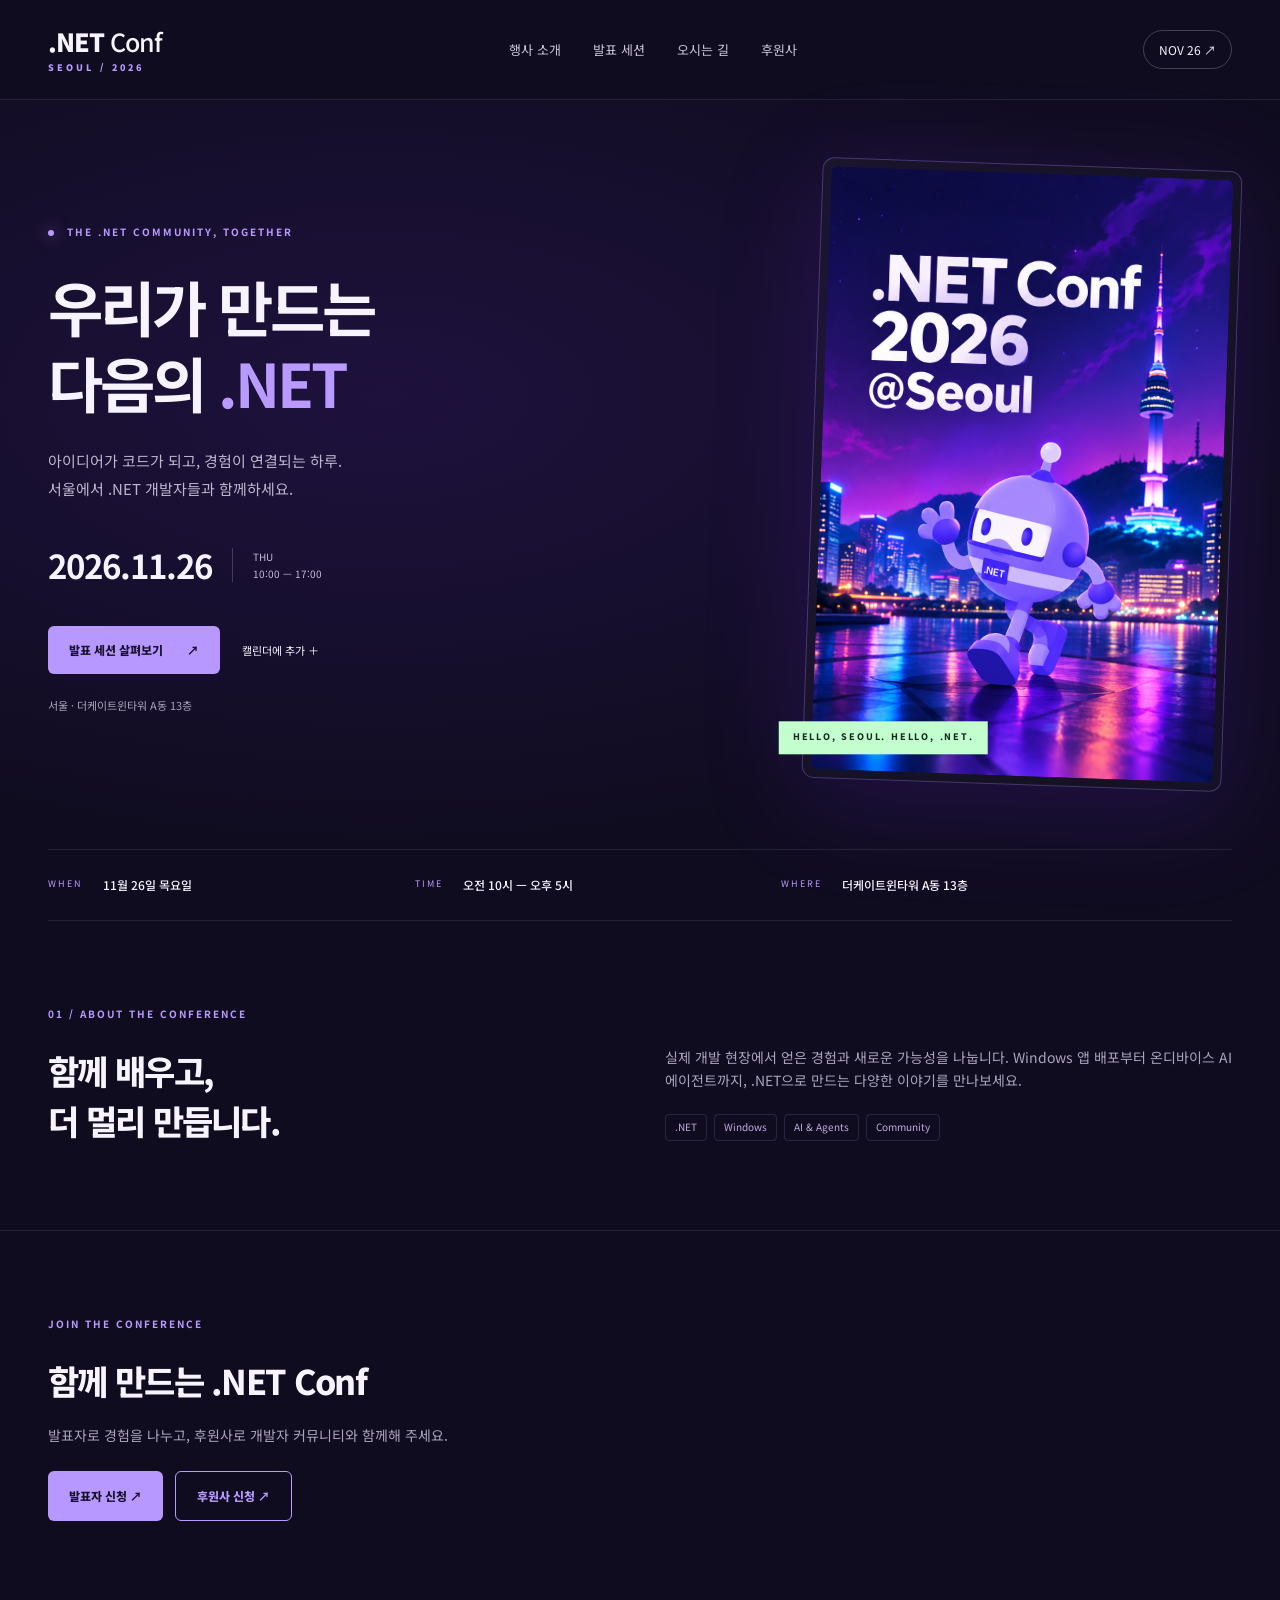
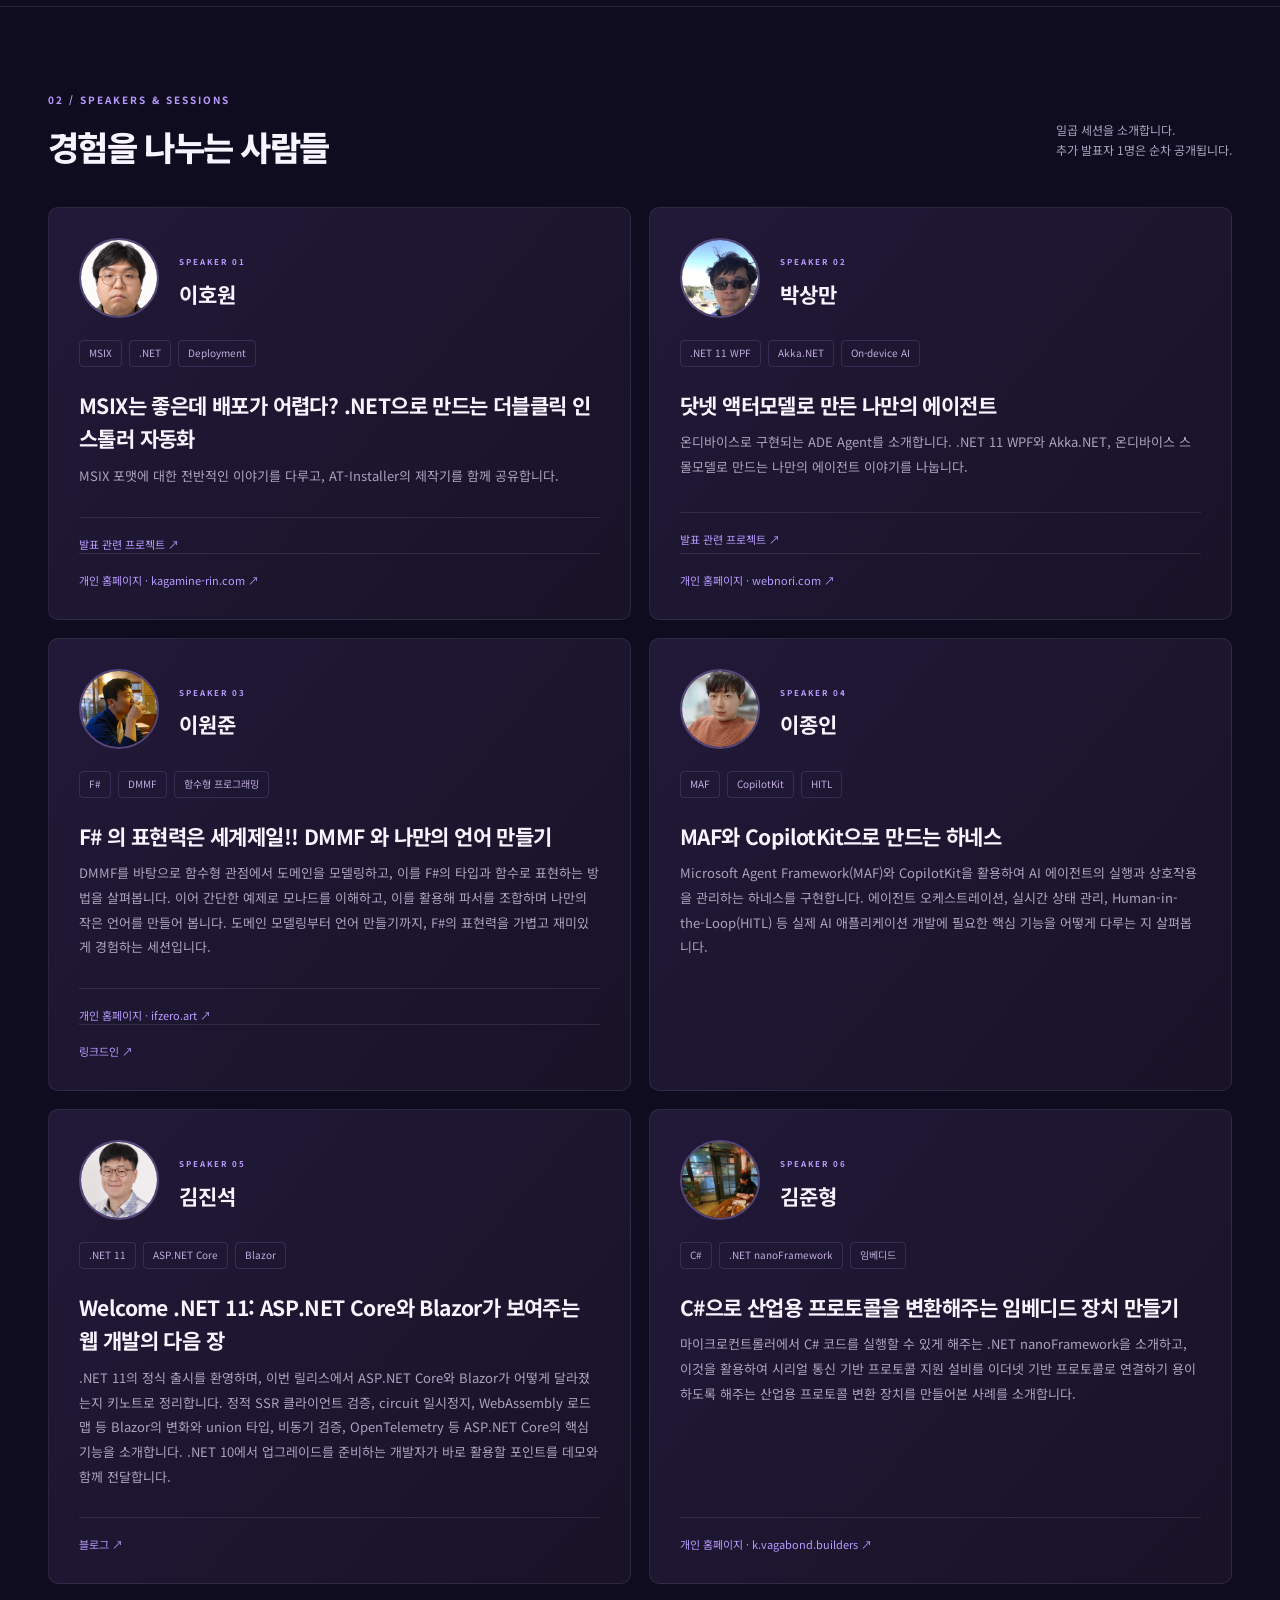
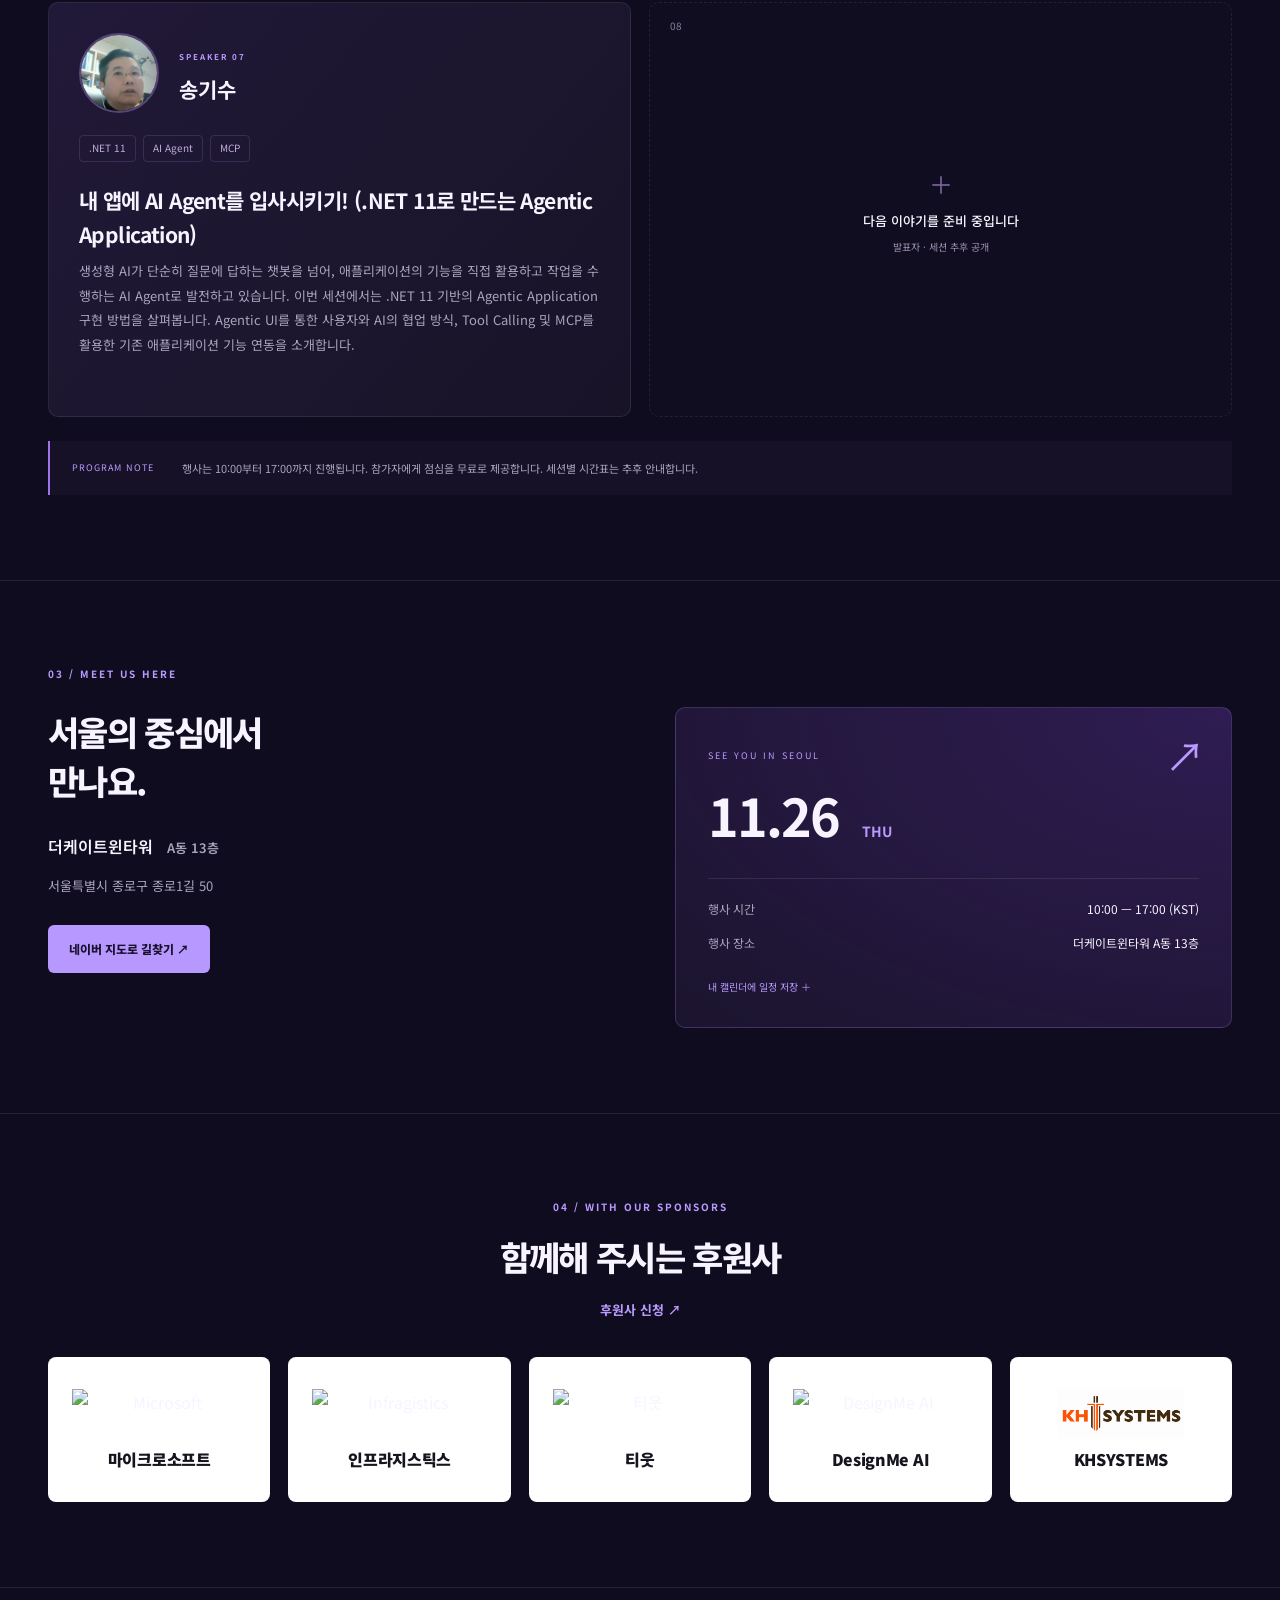
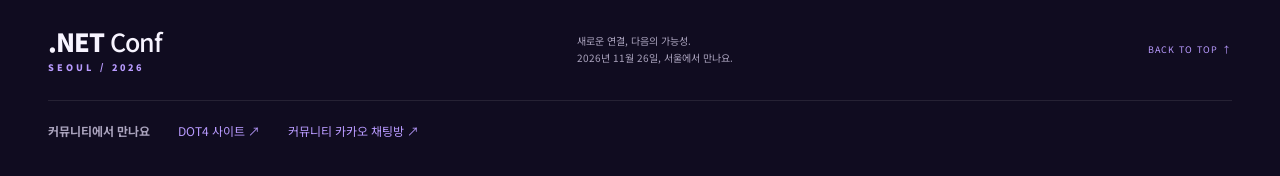
==== commit 53a1873c: "Remove speaker slots nine and ten" ====
--- a/2026/index.html
+++ b/2026/index.html
@@ -6,7 +6,7 @@
   <meta name="description" content="2026년 11월 26일 목요일, 서울에서 만나는 .NET 개발자 컨퍼런스. 오전 10시부터 오후 5시까지 더케이트윈타워 A동 13층에서 함께합니다.">
   <meta name="theme-color" content="#100a2b">
   <meta property="og:title" content=".NET Conf 2026 @ Seoul"><meta property="og:description" content="11월 26일 목요일 · 10:00–17:00 · 더케이트윈타워 A동 13층"><meta property="og:image" content="assets/poster.png">
-  <link rel="stylesheet" href="style.css?v=20261102-khsystems"><script src="speakers.js?v=20261107-song-gisu" defer></script><script src="app.js?v=20261103-speaker-links" defer></script>
+  <link rel="stylesheet" href="style.css?v=20261102-khsystems"><script src="speakers.js?v=20261111-eight-slots" defer></script><script src="app.js?v=20261103-speaker-links" defer></script>
 </head>
 <body>
   <a class="skip" href="#main">본문으로 이동</a>
@@ -19,7 +19,7 @@
     <div class="info-strip"><div><span>WHEN</span><strong>11월 26일 목요일</strong></div><div><span>TIME</span><strong>오전 10시 — 오후 5시</strong></div><div><span>WHERE</span><strong>더케이트윈타워 A동 13층</strong></div></div>
     <section id="about" class="section about"><p class="eyebrow">01 / ABOUT THE CONFERENCE</p><div class="section-intro"><h2>함께 배우고,<br>더 멀리 만듭니다.</h2><div><p>실제 개발 현장에서 얻은 경험과 새로운 가능성을 나눕니다. Windows 앱 배포부터 온디바이스 AI 에이전트까지, .NET으로 만드는 다양한 이야기를 만나보세요.</p><div class="tags"><span>.NET</span><span>Windows</span><span>AI & Agents</span><span>Community</span></div></div></div></section>
     <section class="section participate" aria-labelledby="participate-title"><p class="eyebrow">JOIN THE CONFERENCE</p><h2 id="participate-title">함께 만드는 .NET Conf</h2><p>발표자로 경험을 나누고, 후원사로 개발자 커뮤니티와 함께해 주세요.</p><div class="participate-links"><a class="button" href="https://forms.cloud.microsoft/r/k6SRLYgbB0" target="_blank" rel="noopener noreferrer">발표자 신청 ↗</a><a class="button button-outline" href="https://forms.cloud.microsoft/r/M6EXaLj7G0" target="_blank" rel="noopener noreferrer">후원사 신청 ↗</a></div></section>
-    <section id="sessions" class="section"><div class="section-heading"><div><p class="eyebrow">02 / SPEAKERS & SESSIONS</p><h2>경험을 나누는 사람들</h2></div><p>일곱 세션을 소개합니다.<br>추가 발표자 3명은 순차 공개됩니다.</p></div><div id="speaker-grid" class="speaker-grid"></div><noscript><p>이호원 — MSIX는 좋은데 배포가 어렵다? .NET으로 만드는 더블클릭 인스톨러 자동화</p><p>박상만 — 닷넷 액터모델로 만든 나만의 에이전트</p><p>이원준 — F# 의 표현력은 세계제일!! DMMF 와 나만의 언어 만들기</p><p>이종인 — MAF와 CopilotKit으로 만드는 하네스</p><p>김진석 — Welcome .NET 11: ASP.NET Core와 Blazor가 보여주는 웹 개발의 다음 장</p><p>김준형 — C#으로 산업용 프로토콜을 변환해주는 임베디드 장치 만들기</p><p>송기수 — 내 앱에 AI Agent를 입사시키기! (.NET 11로 만드는 Agentic Application)</p><p>추가 발표자 3명은 추후 공개됩니다.</p></noscript><div class="schedule-note"><span>PROGRAM NOTE</span><p>행사는 10:00부터 17:00까지 진행됩니다. 참가자에게 점심을 무료로 제공합니다. 세션별 시간표는 추후 안내합니다.</p></div></section>
+    <section id="sessions" class="section"><div class="section-heading"><div><p class="eyebrow">02 / SPEAKERS & SESSIONS</p><h2>경험을 나누는 사람들</h2></div><p>일곱 세션을 소개합니다.<br>추가 발표자 1명은 순차 공개됩니다.</p></div><div id="speaker-grid" class="speaker-grid"></div><noscript><p>이호원 — MSIX는 좋은데 배포가 어렵다? .NET으로 만드는 더블클릭 인스톨러 자동화</p><p>박상만 — 닷넷 액터모델로 만든 나만의 에이전트</p><p>이원준 — F# 의 표현력은 세계제일!! DMMF 와 나만의 언어 만들기</p><p>이종인 — MAF와 CopilotKit으로 만드는 하네스</p><p>김진석 — Welcome .NET 11: ASP.NET Core와 Blazor가 보여주는 웹 개발의 다음 장</p><p>김준형 — C#으로 산업용 프로토콜을 변환해주는 임베디드 장치 만들기</p><p>송기수 — 내 앱에 AI Agent를 입사시키기! (.NET 11로 만드는 Agentic Application)</p><p>추가 발표자 1명은 추후 공개됩니다.</p></noscript><div class="schedule-note"><span>PROGRAM NOTE</span><p>행사는 10:00부터 17:00까지 진행됩니다. 참가자에게 점심을 무료로 제공합니다. 세션별 시간표는 추후 안내합니다.</p></div></section>
     <section id="venue" class="section"><p class="eyebrow">03 / MEET US HERE</p><div class="venue"><div><h2>서울의 중심에서<br>만나요.</h2><p class="venue-name">더케이트윈타워 <span>A동 13층</span></p><address>서울특별시 종로구 종로1길 50</address><a class="button" href="https://map.naver.com/p/search/서울특별시%20종로구%20종로1길%2050" target="_blank" rel="noopener noreferrer">네이버 지도로 길찾기 ↗</a></div><div class="venue-card"><span class="venue-icon" aria-hidden="true">↗</span><p>SEE YOU IN SEOUL</p><strong>11.26 <span>THU</span></strong><hr><dl><div><dt>행사 시간</dt><dd>10:00 — 17:00 (KST)</dd></div><div><dt>행사 장소</dt><dd>더케이트윈타워 A동 13층</dd></div></dl><a href="event.ics" download>내 캘린더에 일정 저장 ＋</a></div></div></section>
     <section id="sponsors" class="section sponsors"><p class="eyebrow">04 / WITH OUR SPONSORS</p><h2>함께해 주시는 후원사</h2><a class="sponsor-apply" href="https://forms.cloud.microsoft/r/M6EXaLj7G0" target="_blank" rel="noopener noreferrer">후원사 신청 ↗</a><div class="sponsor-grid"><div><a class="sponsor-link" href="https://www.microsoft.com/ko-kr" target="_blank" rel="noopener noreferrer"><img src="https://conf.dot4.kr/assets/img/microsoft-logo-vector.svg" alt="Microsoft" loading="lazy"><strong class="sponsor-name">마이크로소프트</strong></a></div><div><a class="sponsor-link" href="https://www.infragistics.co.kr/" target="_blank" rel="noopener noreferrer"><img src="https://play-lh.googleusercontent.com/NnCnuXwCuQ4x25lS-WZsc4EEqosR3A6UIxsK5j_IjQjJNQJYUNHQNuvCgX-1FI0wXNk" alt="Infragistics" loading="lazy"><strong class="sponsor-name">인프라지스틱스</strong></a></div><div><a class="sponsor-link" href="https://smartstore.naver.com/t-eut" target="_blank" rel="noopener noreferrer"><img src="https://kimothink.github.io/OsanMeetUp/2026/Summer/sponsors/teut.png" alt="티웃" loading="lazy"><strong class="sponsor-name">티웃</strong></a></div><div><a class="sponsor-link" href="https://designme.ai/" target="_blank" rel="noopener noreferrer"><img src="https://designme.ai/images/logo.png" alt="DesignMe AI" loading="lazy"><strong class="sponsor-name">DesignMe AI</strong></a></div><div><a class="sponsor-link" href="http://www.khsystems.co.kr/" target="_blank" rel="noopener noreferrer"><img src="assets/khsystems-logo.png" alt="KHSYSTEMS" loading="lazy"><strong class="sponsor-name">KHSYSTEMS</strong></a></div></div></section>
   </main><footer><a class="brand" href="#">.NET <span>Conf</span><small>SEOUL / 2026</small></a><p>새로운 연결, 다음의 가능성.<br>2026년 11월 26일, 서울에서 만나요.</p><div class="community-links"><span>커뮤니티에서 만나요</span><a href="https://dot4.kr/" target="_blank" rel="noopener noreferrer">DOT4 사이트 ↗</a><a href="https://open.kakao.com/o/gaXg2I5g" target="_blank" rel="noopener noreferrer">커뮤니티 카카오 채팅방 ↗</a></div><a href="#">BACK TO TOP ↑</a></footer>
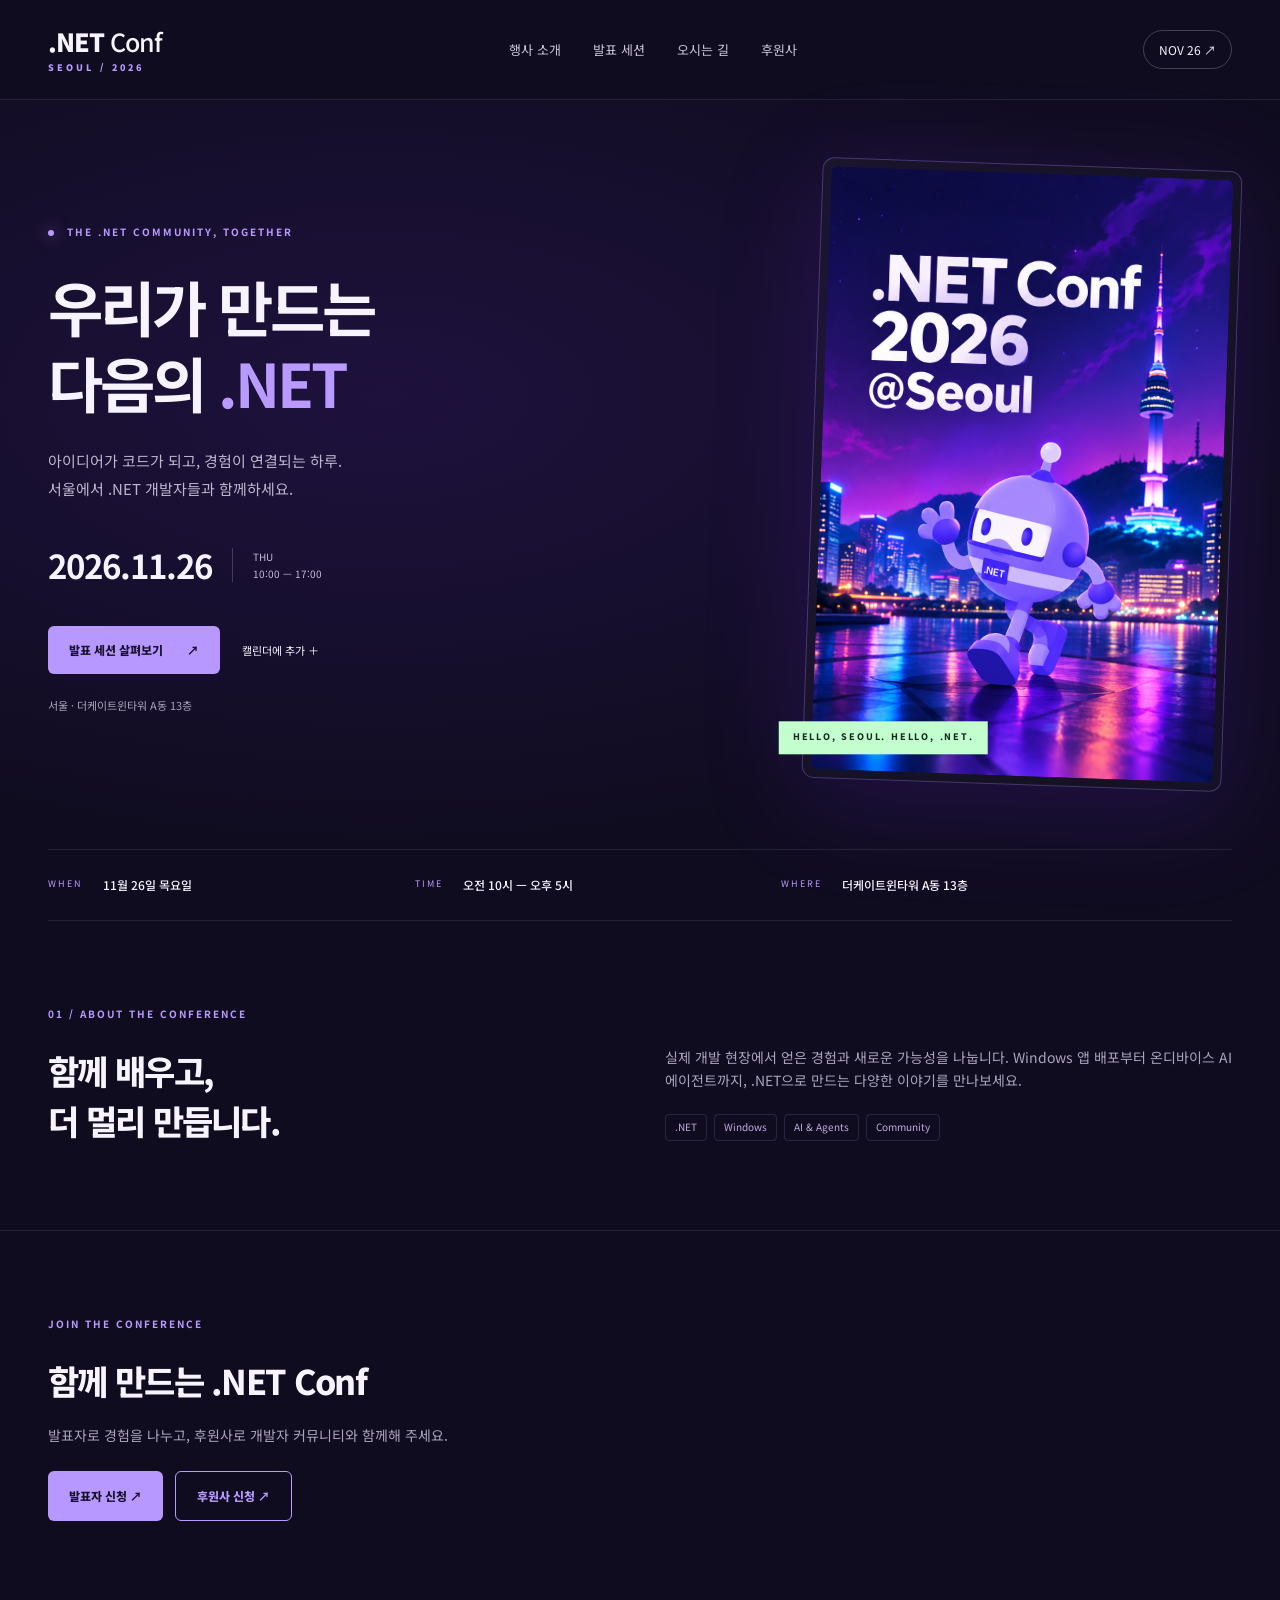
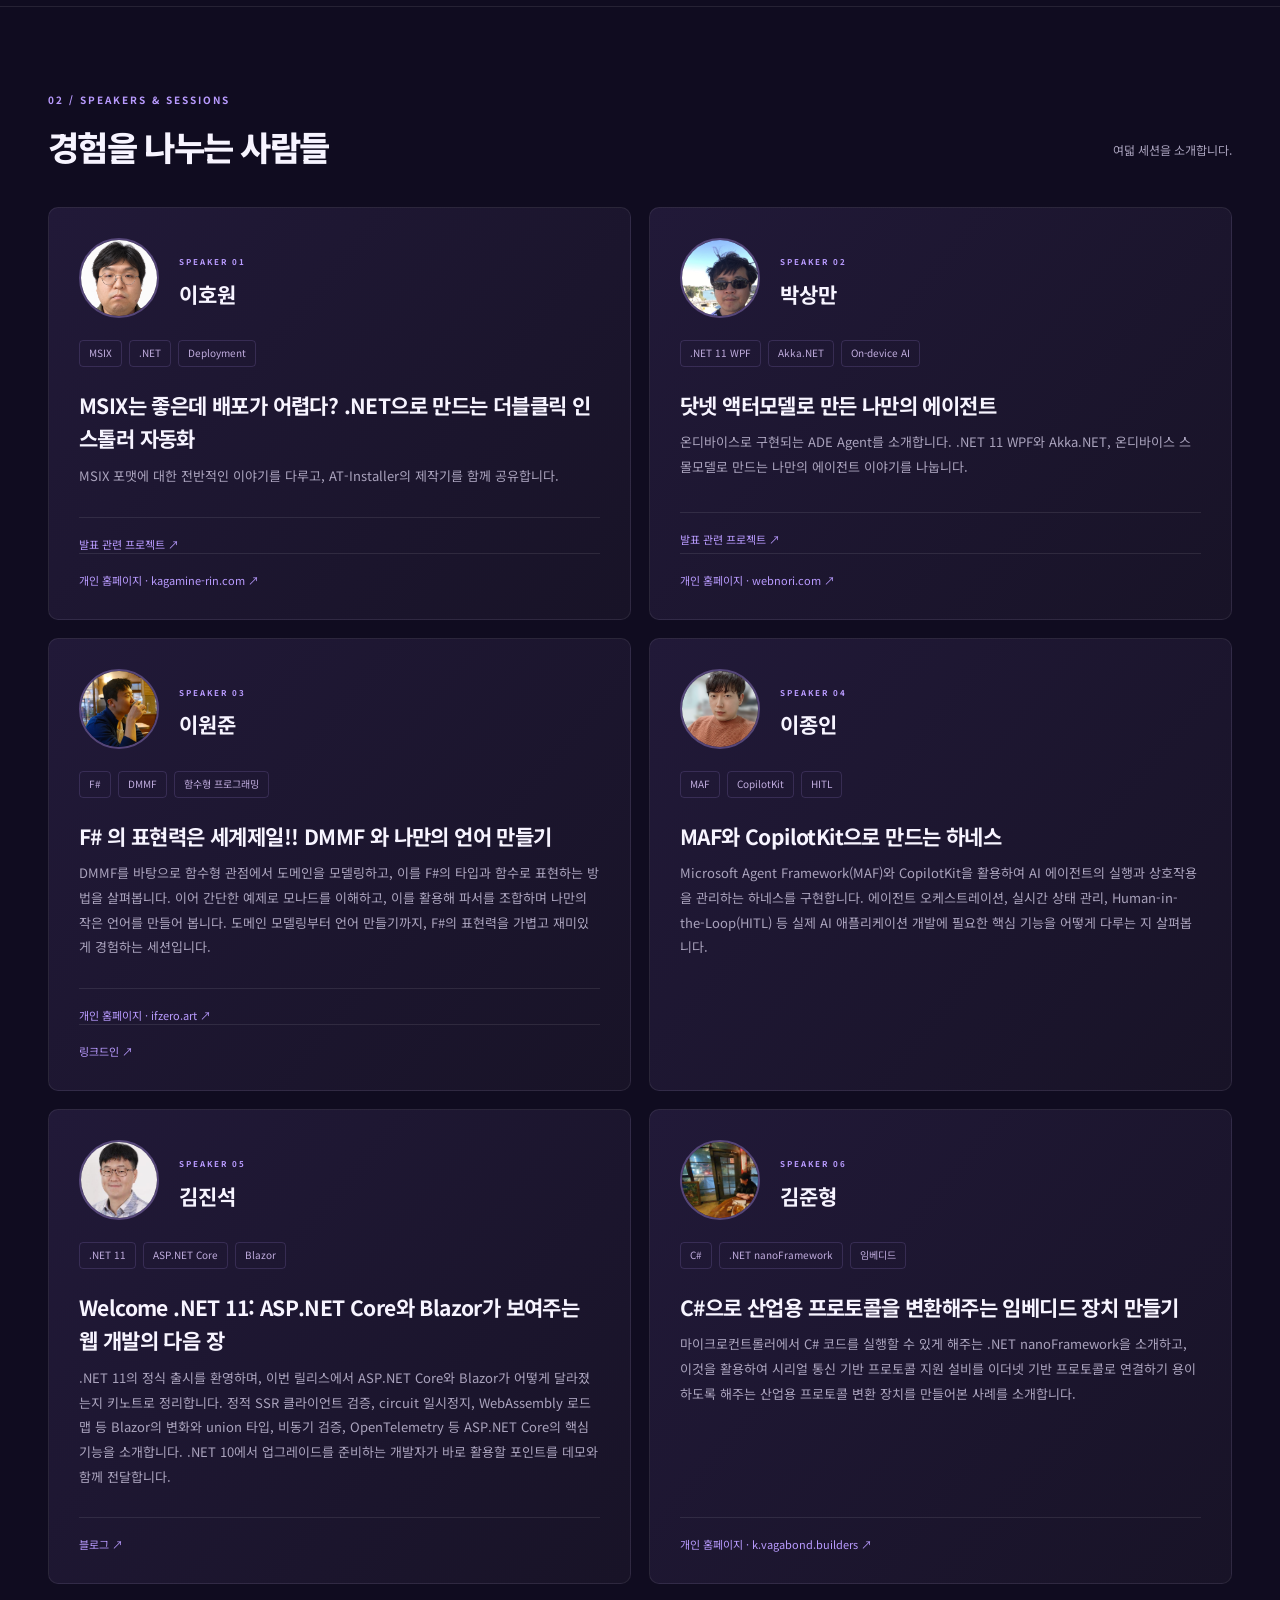
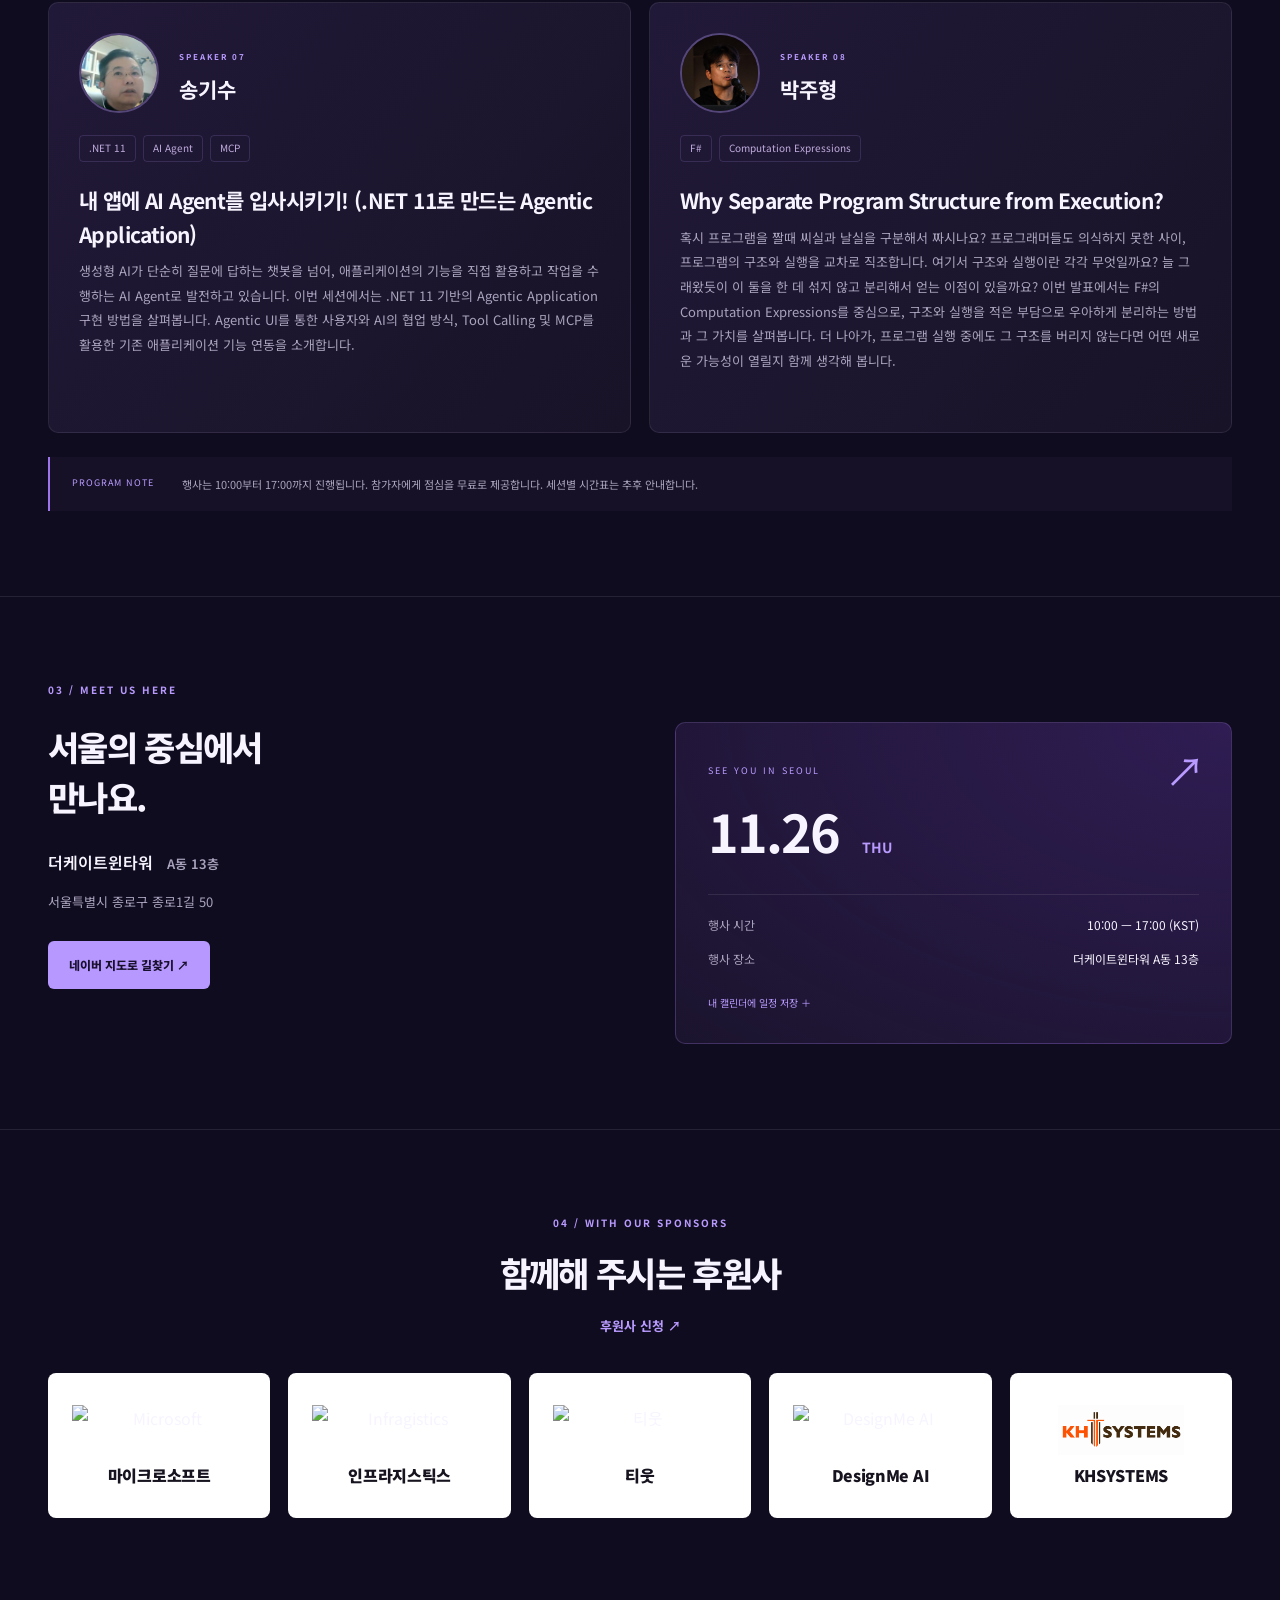
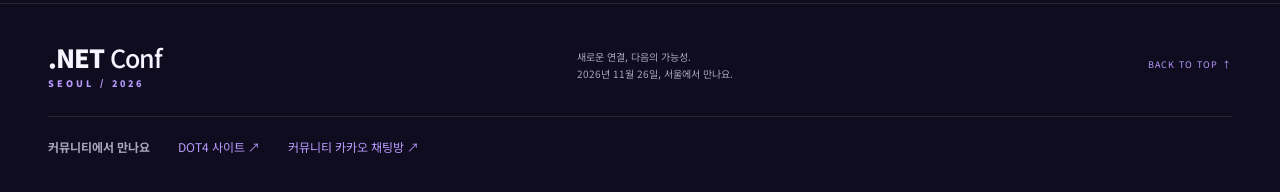
==== commit 51bf6800: "Add Park Juhyeong as eighth speaker" ====
--- a/2026/index.html
+++ b/2026/index.html
@@ -6,7 +6,7 @@
   <meta name="description" content="2026년 11월 26일 목요일, 서울에서 만나는 .NET 개발자 컨퍼런스. 오전 10시부터 오후 5시까지 더케이트윈타워 A동 13층에서 함께합니다.">
   <meta name="theme-color" content="#100a2b">
   <meta property="og:title" content=".NET Conf 2026 @ Seoul"><meta property="og:description" content="11월 26일 목요일 · 10:00–17:00 · 더케이트윈타워 A동 13층"><meta property="og:image" content="assets/poster.png">
-  <link rel="stylesheet" href="style.css?v=20261102-khsystems"><script src="speakers.js?v=20261111-eight-slots" defer></script><script src="app.js?v=20261103-speaker-links" defer></script>
+  <link rel="stylesheet" href="style.css?v=20261102-khsystems"><script src="speakers.js?v=20261115-park-juhyeong" defer></script><script src="app.js?v=20261103-speaker-links" defer></script>
 </head>
 <body>
   <a class="skip" href="#main">본문으로 이동</a>
@@ -19,7 +19,7 @@
     <div class="info-strip"><div><span>WHEN</span><strong>11월 26일 목요일</strong></div><div><span>TIME</span><strong>오전 10시 — 오후 5시</strong></div><div><span>WHERE</span><strong>더케이트윈타워 A동 13층</strong></div></div>
     <section id="about" class="section about"><p class="eyebrow">01 / ABOUT THE CONFERENCE</p><div class="section-intro"><h2>함께 배우고,<br>더 멀리 만듭니다.</h2><div><p>실제 개발 현장에서 얻은 경험과 새로운 가능성을 나눕니다. Windows 앱 배포부터 온디바이스 AI 에이전트까지, .NET으로 만드는 다양한 이야기를 만나보세요.</p><div class="tags"><span>.NET</span><span>Windows</span><span>AI & Agents</span><span>Community</span></div></div></div></section>
     <section class="section participate" aria-labelledby="participate-title"><p class="eyebrow">JOIN THE CONFERENCE</p><h2 id="participate-title">함께 만드는 .NET Conf</h2><p>발표자로 경험을 나누고, 후원사로 개발자 커뮤니티와 함께해 주세요.</p><div class="participate-links"><a class="button" href="https://forms.cloud.microsoft/r/k6SRLYgbB0" target="_blank" rel="noopener noreferrer">발표자 신청 ↗</a><a class="button button-outline" href="https://forms.cloud.microsoft/r/M6EXaLj7G0" target="_blank" rel="noopener noreferrer">후원사 신청 ↗</a></div></section>
-    <section id="sessions" class="section"><div class="section-heading"><div><p class="eyebrow">02 / SPEAKERS & SESSIONS</p><h2>경험을 나누는 사람들</h2></div><p>일곱 세션을 소개합니다.<br>추가 발표자 1명은 순차 공개됩니다.</p></div><div id="speaker-grid" class="speaker-grid"></div><noscript><p>이호원 — MSIX는 좋은데 배포가 어렵다? .NET으로 만드는 더블클릭 인스톨러 자동화</p><p>박상만 — 닷넷 액터모델로 만든 나만의 에이전트</p><p>이원준 — F# 의 표현력은 세계제일!! DMMF 와 나만의 언어 만들기</p><p>이종인 — MAF와 CopilotKit으로 만드는 하네스</p><p>김진석 — Welcome .NET 11: ASP.NET Core와 Blazor가 보여주는 웹 개발의 다음 장</p><p>김준형 — C#으로 산업용 프로토콜을 변환해주는 임베디드 장치 만들기</p><p>송기수 — 내 앱에 AI Agent를 입사시키기! (.NET 11로 만드는 Agentic Application)</p><p>추가 발표자 1명은 추후 공개됩니다.</p></noscript><div class="schedule-note"><span>PROGRAM NOTE</span><p>행사는 10:00부터 17:00까지 진행됩니다. 참가자에게 점심을 무료로 제공합니다. 세션별 시간표는 추후 안내합니다.</p></div></section>
+    <section id="sessions" class="section"><div class="section-heading"><div><p class="eyebrow">02 / SPEAKERS & SESSIONS</p><h2>경험을 나누는 사람들</h2></div><p>여덟 세션을 소개합니다.</p></div><div id="speaker-grid" class="speaker-grid"></div><noscript><p>이호원 — MSIX는 좋은데 배포가 어렵다? .NET으로 만드는 더블클릭 인스톨러 자동화</p><p>박상만 — 닷넷 액터모델로 만든 나만의 에이전트</p><p>이원준 — F# 의 표현력은 세계제일!! DMMF 와 나만의 언어 만들기</p><p>이종인 — MAF와 CopilotKit으로 만드는 하네스</p><p>김진석 — Welcome .NET 11: ASP.NET Core와 Blazor가 보여주는 웹 개발의 다음 장</p><p>김준형 — C#으로 산업용 프로토콜을 변환해주는 임베디드 장치 만들기</p><p>송기수 — 내 앱에 AI Agent를 입사시키기! (.NET 11로 만드는 Agentic Application)</p><p>박주형 — Why Separate Program Structure from Execution?</p></noscript><div class="schedule-note"><span>PROGRAM NOTE</span><p>행사는 10:00부터 17:00까지 진행됩니다. 참가자에게 점심을 무료로 제공합니다. 세션별 시간표는 추후 안내합니다.</p></div></section>
     <section id="venue" class="section"><p class="eyebrow">03 / MEET US HERE</p><div class="venue"><div><h2>서울의 중심에서<br>만나요.</h2><p class="venue-name">더케이트윈타워 <span>A동 13층</span></p><address>서울특별시 종로구 종로1길 50</address><a class="button" href="https://map.naver.com/p/search/서울특별시%20종로구%20종로1길%2050" target="_blank" rel="noopener noreferrer">네이버 지도로 길찾기 ↗</a></div><div class="venue-card"><span class="venue-icon" aria-hidden="true">↗</span><p>SEE YOU IN SEOUL</p><strong>11.26 <span>THU</span></strong><hr><dl><div><dt>행사 시간</dt><dd>10:00 — 17:00 (KST)</dd></div><div><dt>행사 장소</dt><dd>더케이트윈타워 A동 13층</dd></div></dl><a href="event.ics" download>내 캘린더에 일정 저장 ＋</a></div></div></section>
     <section id="sponsors" class="section sponsors"><p class="eyebrow">04 / WITH OUR SPONSORS</p><h2>함께해 주시는 후원사</h2><a class="sponsor-apply" href="https://forms.cloud.microsoft/r/M6EXaLj7G0" target="_blank" rel="noopener noreferrer">후원사 신청 ↗</a><div class="sponsor-grid"><div><a class="sponsor-link" href="https://www.microsoft.com/ko-kr" target="_blank" rel="noopener noreferrer"><img src="https://conf.dot4.kr/assets/img/microsoft-logo-vector.svg" alt="Microsoft" loading="lazy"><strong class="sponsor-name">마이크로소프트</strong></a></div><div><a class="sponsor-link" href="https://www.infragistics.co.kr/" target="_blank" rel="noopener noreferrer"><img src="https://play-lh.googleusercontent.com/NnCnuXwCuQ4x25lS-WZsc4EEqosR3A6UIxsK5j_IjQjJNQJYUNHQNuvCgX-1FI0wXNk" alt="Infragistics" loading="lazy"><strong class="sponsor-name">인프라지스틱스</strong></a></div><div><a class="sponsor-link" href="https://smartstore.naver.com/t-eut" target="_blank" rel="noopener noreferrer"><img src="https://kimothink.github.io/OsanMeetUp/2026/Summer/sponsors/teut.png" alt="티웃" loading="lazy"><strong class="sponsor-name">티웃</strong></a></div><div><a class="sponsor-link" href="https://designme.ai/" target="_blank" rel="noopener noreferrer"><img src="https://designme.ai/images/logo.png" alt="DesignMe AI" loading="lazy"><strong class="sponsor-name">DesignMe AI</strong></a></div><div><a class="sponsor-link" href="http://www.khsystems.co.kr/" target="_blank" rel="noopener noreferrer"><img src="assets/khsystems-logo.png" alt="KHSYSTEMS" loading="lazy"><strong class="sponsor-name">KHSYSTEMS</strong></a></div></div></section>
   </main><footer><a class="brand" href="#">.NET <span>Conf</span><small>SEOUL / 2026</small></a><p>새로운 연결, 다음의 가능성.<br>2026년 11월 26일, 서울에서 만나요.</p><div class="community-links"><span>커뮤니티에서 만나요</span><a href="https://dot4.kr/" target="_blank" rel="noopener noreferrer">DOT4 사이트 ↗</a><a href="https://open.kakao.com/o/gaXg2I5g" target="_blank" rel="noopener noreferrer">커뮤니티 카카오 채팅방 ↗</a></div><a href="#">BACK TO TOP ↑</a></footer>
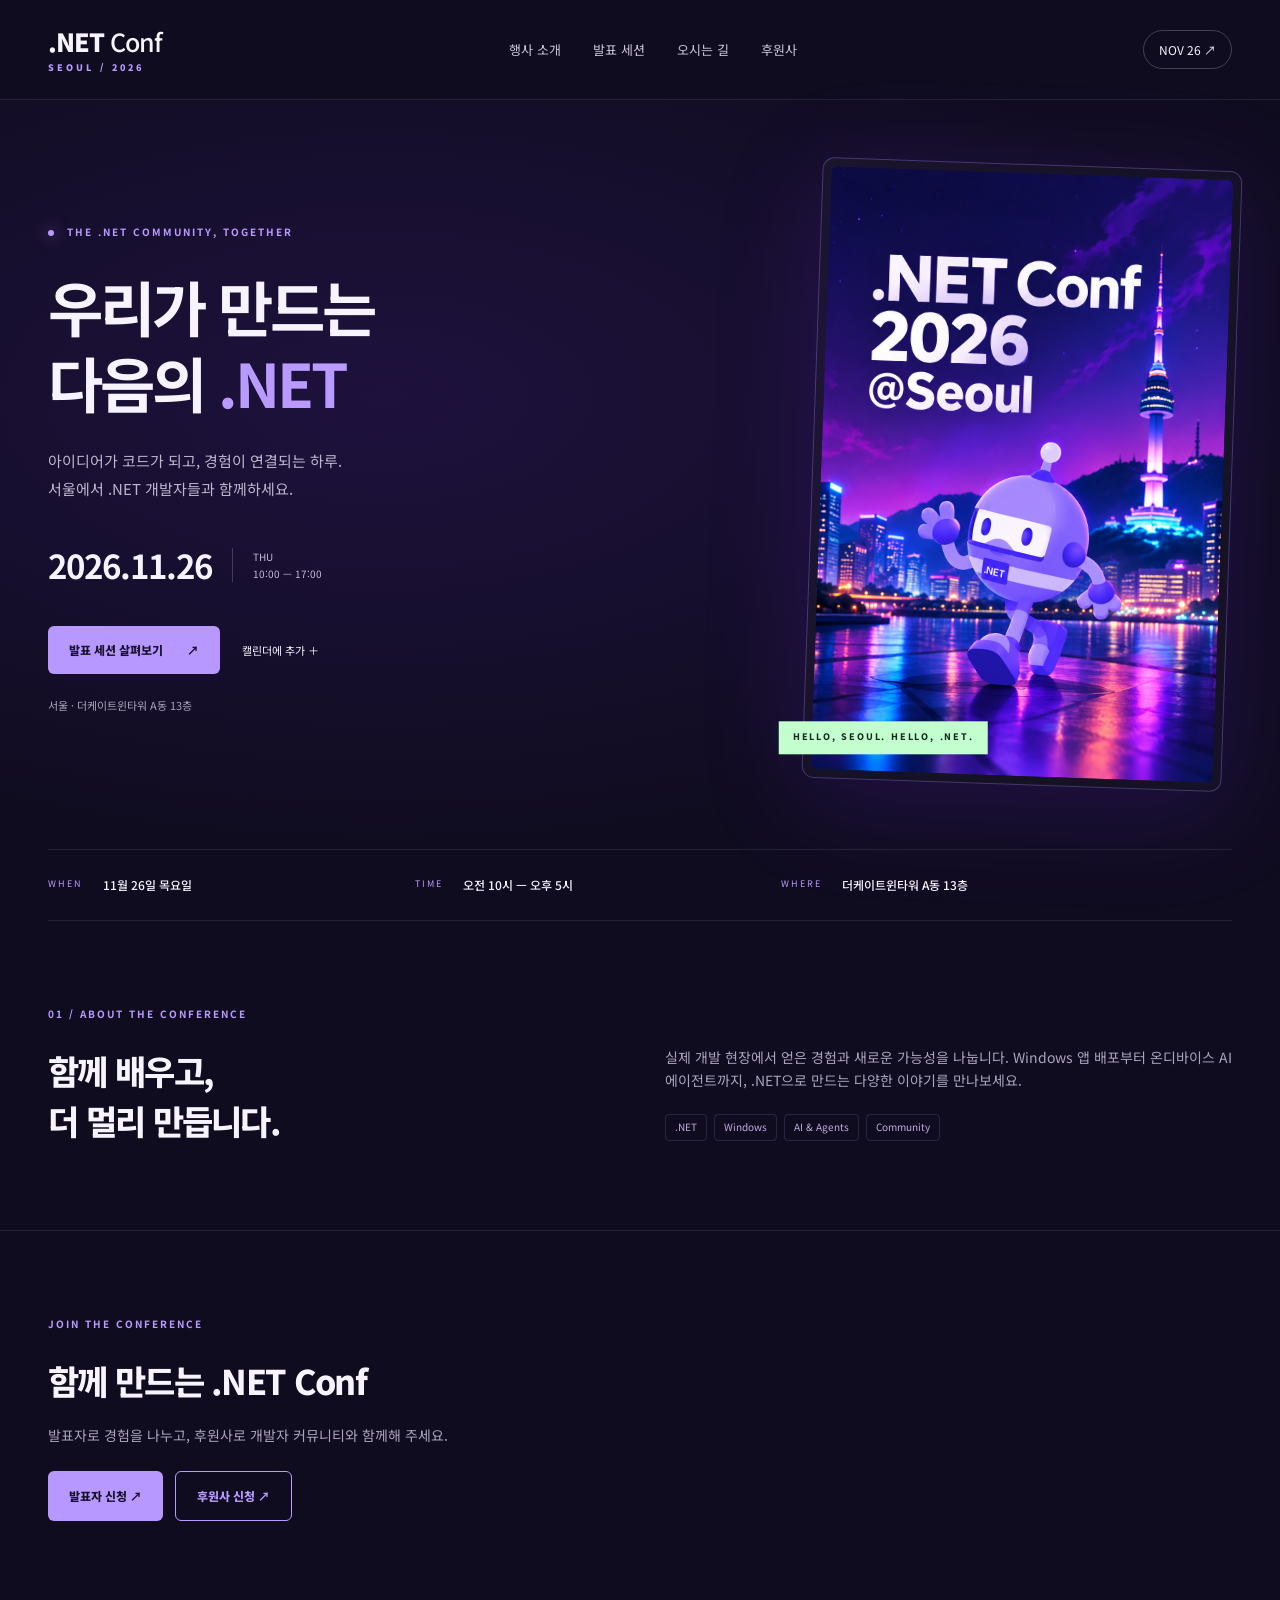
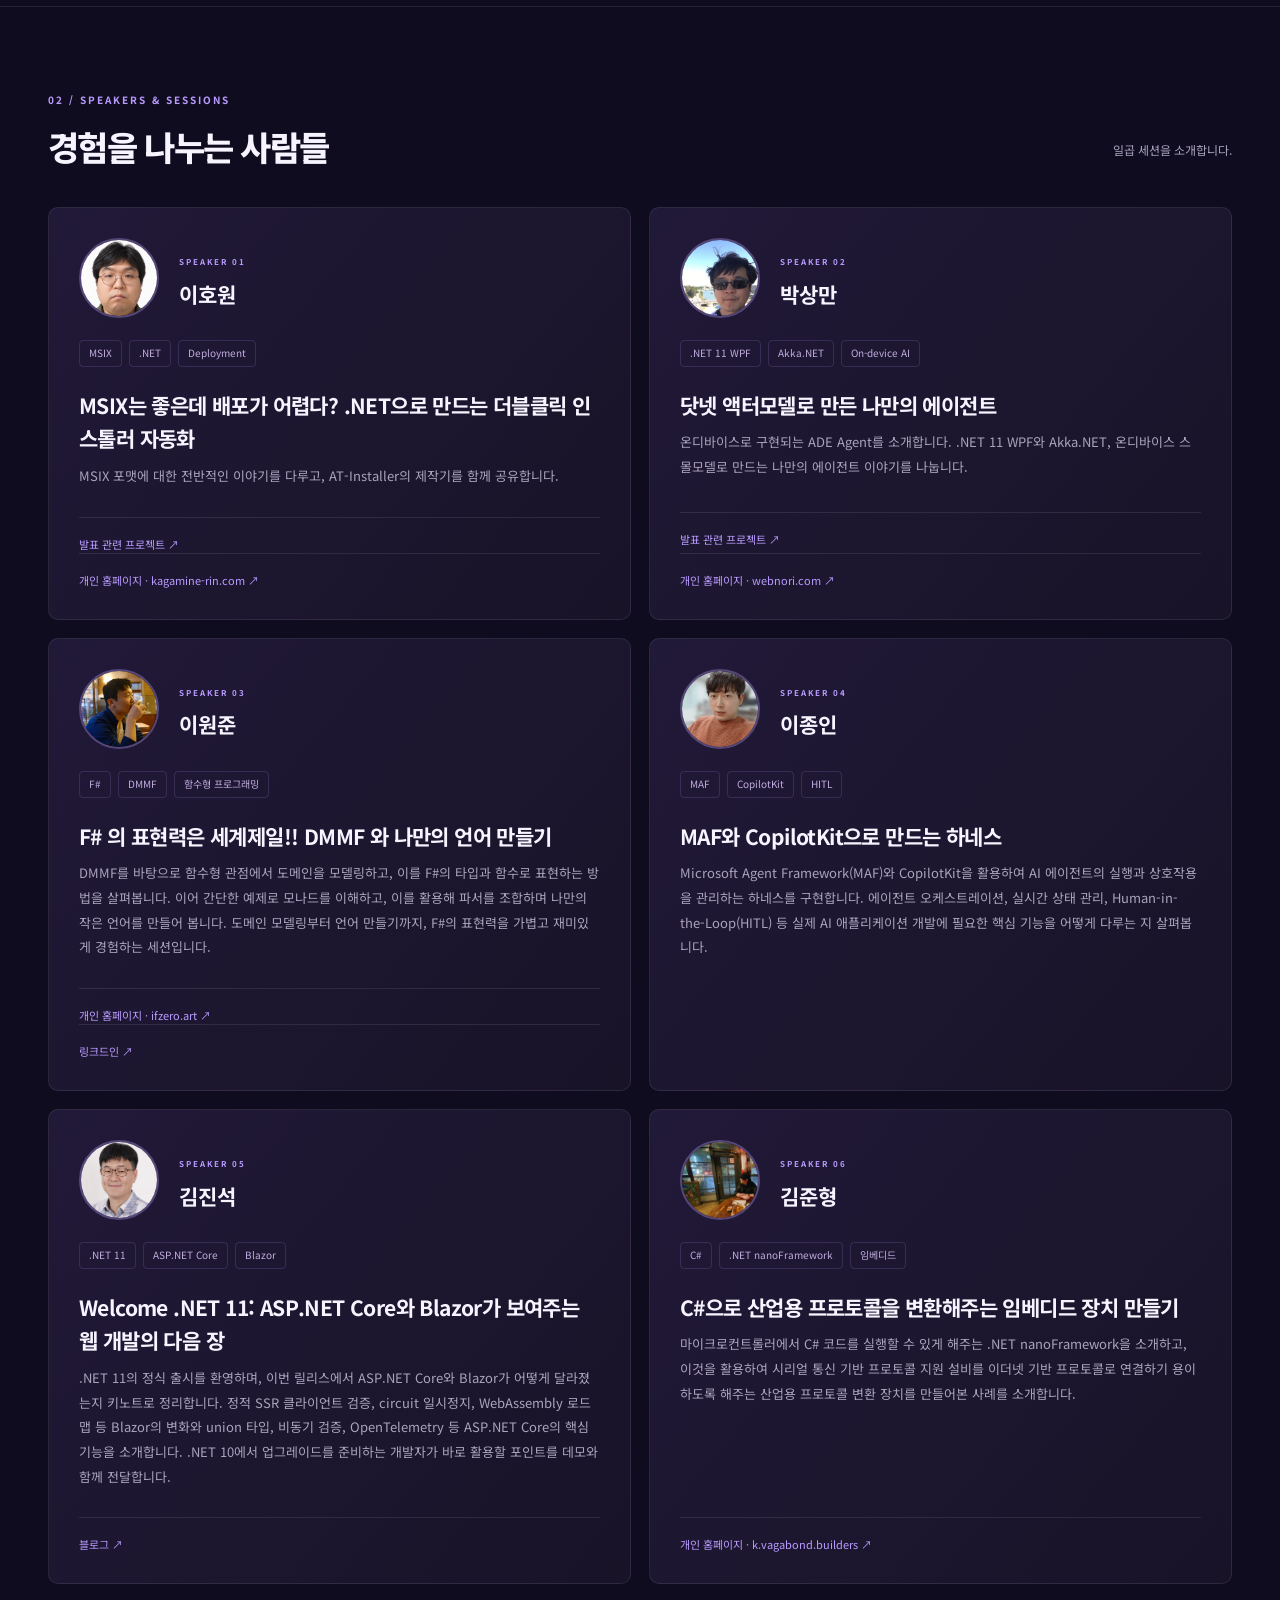
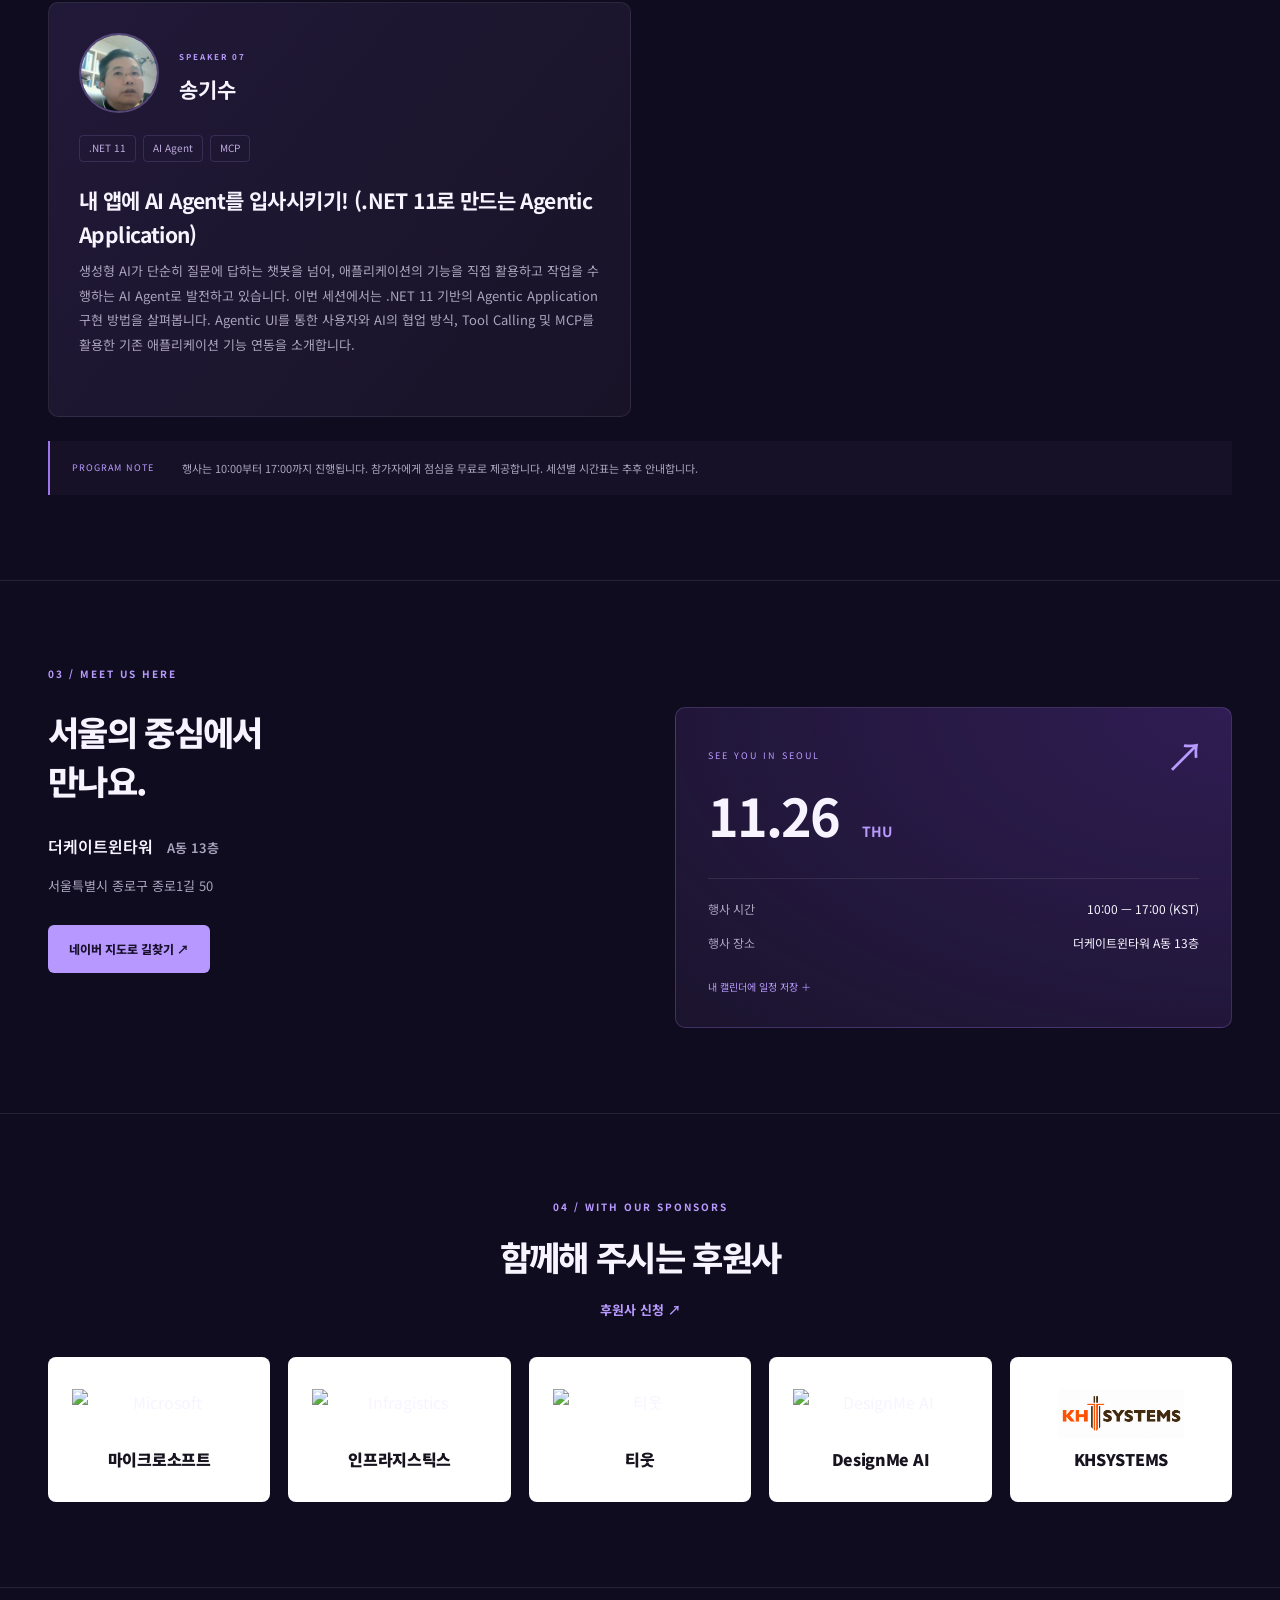
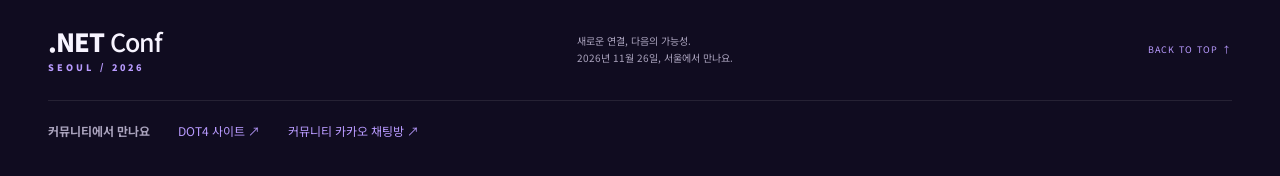
==== commit c8e2defe: "Hide Park Juhyeong from conference speaker lineup" ====
--- a/2026/index.html
+++ b/2026/index.html
@@ -6,7 +6,7 @@
   <meta name="description" content="2026년 11월 26일 목요일, 서울에서 만나는 .NET 개발자 컨퍼런스. 오전 10시부터 오후 5시까지 더케이트윈타워 A동 13층에서 함께합니다.">
   <meta name="theme-color" content="#100a2b">
   <meta property="og:title" content=".NET Conf 2026 @ Seoul"><meta property="og:description" content="11월 26일 목요일 · 10:00–17:00 · 더케이트윈타워 A동 13층"><meta property="og:image" content="assets/poster.png">
-  <link rel="stylesheet" href="style.css?v=20261102-khsystems"><script src="speakers.js?v=20261115-park-juhyeong" defer></script><script src="app.js?v=20261103-speaker-links" defer></script>
+  <link rel="stylesheet" href="style.css?v=20261102-khsystems"><script src="speakers.js?v=20261115-speakers" defer></script><script src="app.js?v=20261115-speakers" defer></script>
 </head>
 <body>
   <a class="skip" href="#main">본문으로 이동</a>
@@ -19,7 +19,7 @@
     <div class="info-strip"><div><span>WHEN</span><strong>11월 26일 목요일</strong></div><div><span>TIME</span><strong>오전 10시 — 오후 5시</strong></div><div><span>WHERE</span><strong>더케이트윈타워 A동 13층</strong></div></div>
     <section id="about" class="section about"><p class="eyebrow">01 / ABOUT THE CONFERENCE</p><div class="section-intro"><h2>함께 배우고,<br>더 멀리 만듭니다.</h2><div><p>실제 개발 현장에서 얻은 경험과 새로운 가능성을 나눕니다. Windows 앱 배포부터 온디바이스 AI 에이전트까지, .NET으로 만드는 다양한 이야기를 만나보세요.</p><div class="tags"><span>.NET</span><span>Windows</span><span>AI & Agents</span><span>Community</span></div></div></div></section>
     <section class="section participate" aria-labelledby="participate-title"><p class="eyebrow">JOIN THE CONFERENCE</p><h2 id="participate-title">함께 만드는 .NET Conf</h2><p>발표자로 경험을 나누고, 후원사로 개발자 커뮤니티와 함께해 주세요.</p><div class="participate-links"><a class="button" href="https://forms.cloud.microsoft/r/k6SRLYgbB0" target="_blank" rel="noopener noreferrer">발표자 신청 ↗</a><a class="button button-outline" href="https://forms.cloud.microsoft/r/M6EXaLj7G0" target="_blank" rel="noopener noreferrer">후원사 신청 ↗</a></div></section>
-    <section id="sessions" class="section"><div class="section-heading"><div><p class="eyebrow">02 / SPEAKERS & SESSIONS</p><h2>경험을 나누는 사람들</h2></div><p>여덟 세션을 소개합니다.</p></div><div id="speaker-grid" class="speaker-grid"></div><noscript><p>이호원 — MSIX는 좋은데 배포가 어렵다? .NET으로 만드는 더블클릭 인스톨러 자동화</p><p>박상만 — 닷넷 액터모델로 만든 나만의 에이전트</p><p>이원준 — F# 의 표현력은 세계제일!! DMMF 와 나만의 언어 만들기</p><p>이종인 — MAF와 CopilotKit으로 만드는 하네스</p><p>김진석 — Welcome .NET 11: ASP.NET Core와 Blazor가 보여주는 웹 개발의 다음 장</p><p>김준형 — C#으로 산업용 프로토콜을 변환해주는 임베디드 장치 만들기</p><p>송기수 — 내 앱에 AI Agent를 입사시키기! (.NET 11로 만드는 Agentic Application)</p><p>박주형 — Why Separate Program Structure from Execution?</p></noscript><div class="schedule-note"><span>PROGRAM NOTE</span><p>행사는 10:00부터 17:00까지 진행됩니다. 참가자에게 점심을 무료로 제공합니다. 세션별 시간표는 추후 안내합니다.</p></div></section>
+    <section id="sessions" class="section"><div class="section-heading"><div><p class="eyebrow">02 / SPEAKERS & SESSIONS</p><h2>경험을 나누는 사람들</h2></div><p>일곱 세션을 소개합니다.</p></div><div id="speaker-grid" class="speaker-grid"></div><noscript><p>이호원 — MSIX는 좋은데 배포가 어렵다? .NET으로 만드는 더블클릭 인스톨러 자동화</p><p>박상만 — 닷넷 액터모델로 만든 나만의 에이전트</p><p>이원준 — F# 의 표현력은 세계제일!! DMMF 와 나만의 언어 만들기</p><p>이종인 — MAF와 CopilotKit으로 만드는 하네스</p><p>김진석 — Welcome .NET 11: ASP.NET Core와 Blazor가 보여주는 웹 개발의 다음 장</p><p>김준형 — C#으로 산업용 프로토콜을 변환해주는 임베디드 장치 만들기</p><p>송기수 — 내 앱에 AI Agent를 입사시키기! (.NET 11로 만드는 Agentic Application)</p></noscript><div class="schedule-note"><span>PROGRAM NOTE</span><p>행사는 10:00부터 17:00까지 진행됩니다. 참가자에게 점심을 무료로 제공합니다. 세션별 시간표는 추후 안내합니다.</p></div></section>
     <section id="venue" class="section"><p class="eyebrow">03 / MEET US HERE</p><div class="venue"><div><h2>서울의 중심에서<br>만나요.</h2><p class="venue-name">더케이트윈타워 <span>A동 13층</span></p><address>서울특별시 종로구 종로1길 50</address><a class="button" href="https://map.naver.com/p/search/서울특별시%20종로구%20종로1길%2050" target="_blank" rel="noopener noreferrer">네이버 지도로 길찾기 ↗</a></div><div class="venue-card"><span class="venue-icon" aria-hidden="true">↗</span><p>SEE YOU IN SEOUL</p><strong>11.26 <span>THU</span></strong><hr><dl><div><dt>행사 시간</dt><dd>10:00 — 17:00 (KST)</dd></div><div><dt>행사 장소</dt><dd>더케이트윈타워 A동 13층</dd></div></dl><a href="event.ics" download>내 캘린더에 일정 저장 ＋</a></div></div></section>
     <section id="sponsors" class="section sponsors"><p class="eyebrow">04 / WITH OUR SPONSORS</p><h2>함께해 주시는 후원사</h2><a class="sponsor-apply" href="https://forms.cloud.microsoft/r/M6EXaLj7G0" target="_blank" rel="noopener noreferrer">후원사 신청 ↗</a><div class="sponsor-grid"><div><a class="sponsor-link" href="https://www.microsoft.com/ko-kr" target="_blank" rel="noopener noreferrer"><img src="https://conf.dot4.kr/assets/img/microsoft-logo-vector.svg" alt="Microsoft" loading="lazy"><strong class="sponsor-name">마이크로소프트</strong></a></div><div><a class="sponsor-link" href="https://www.infragistics.co.kr/" target="_blank" rel="noopener noreferrer"><img src="https://play-lh.googleusercontent.com/NnCnuXwCuQ4x25lS-WZsc4EEqosR3A6UIxsK5j_IjQjJNQJYUNHQNuvCgX-1FI0wXNk" alt="Infragistics" loading="lazy"><strong class="sponsor-name">인프라지스틱스</strong></a></div><div><a class="sponsor-link" href="https://smartstore.naver.com/t-eut" target="_blank" rel="noopener noreferrer"><img src="https://kimothink.github.io/OsanMeetUp/2026/Summer/sponsors/teut.png" alt="티웃" loading="lazy"><strong class="sponsor-name">티웃</strong></a></div><div><a class="sponsor-link" href="https://designme.ai/" target="_blank" rel="noopener noreferrer"><img src="https://designme.ai/images/logo.png" alt="DesignMe AI" loading="lazy"><strong class="sponsor-name">DesignMe AI</strong></a></div><div><a class="sponsor-link" href="http://www.khsystems.co.kr/" target="_blank" rel="noopener noreferrer"><img src="assets/khsystems-logo.png" alt="KHSYSTEMS" loading="lazy"><strong class="sponsor-name">KHSYSTEMS</strong></a></div></div></section>
   </main><footer><a class="brand" href="#">.NET <span>Conf</span><small>SEOUL / 2026</small></a><p>새로운 연결, 다음의 가능성.<br>2026년 11월 26일, 서울에서 만나요.</p><div class="community-links"><span>커뮤니티에서 만나요</span><a href="https://dot4.kr/" target="_blank" rel="noopener noreferrer">DOT4 사이트 ↗</a><a href="https://open.kakao.com/o/gaXg2I5g" target="_blank" rel="noopener noreferrer">커뮤니티 카카오 채팅방 ↗</a></div><a href="#">BACK TO TOP ↑</a></footer>
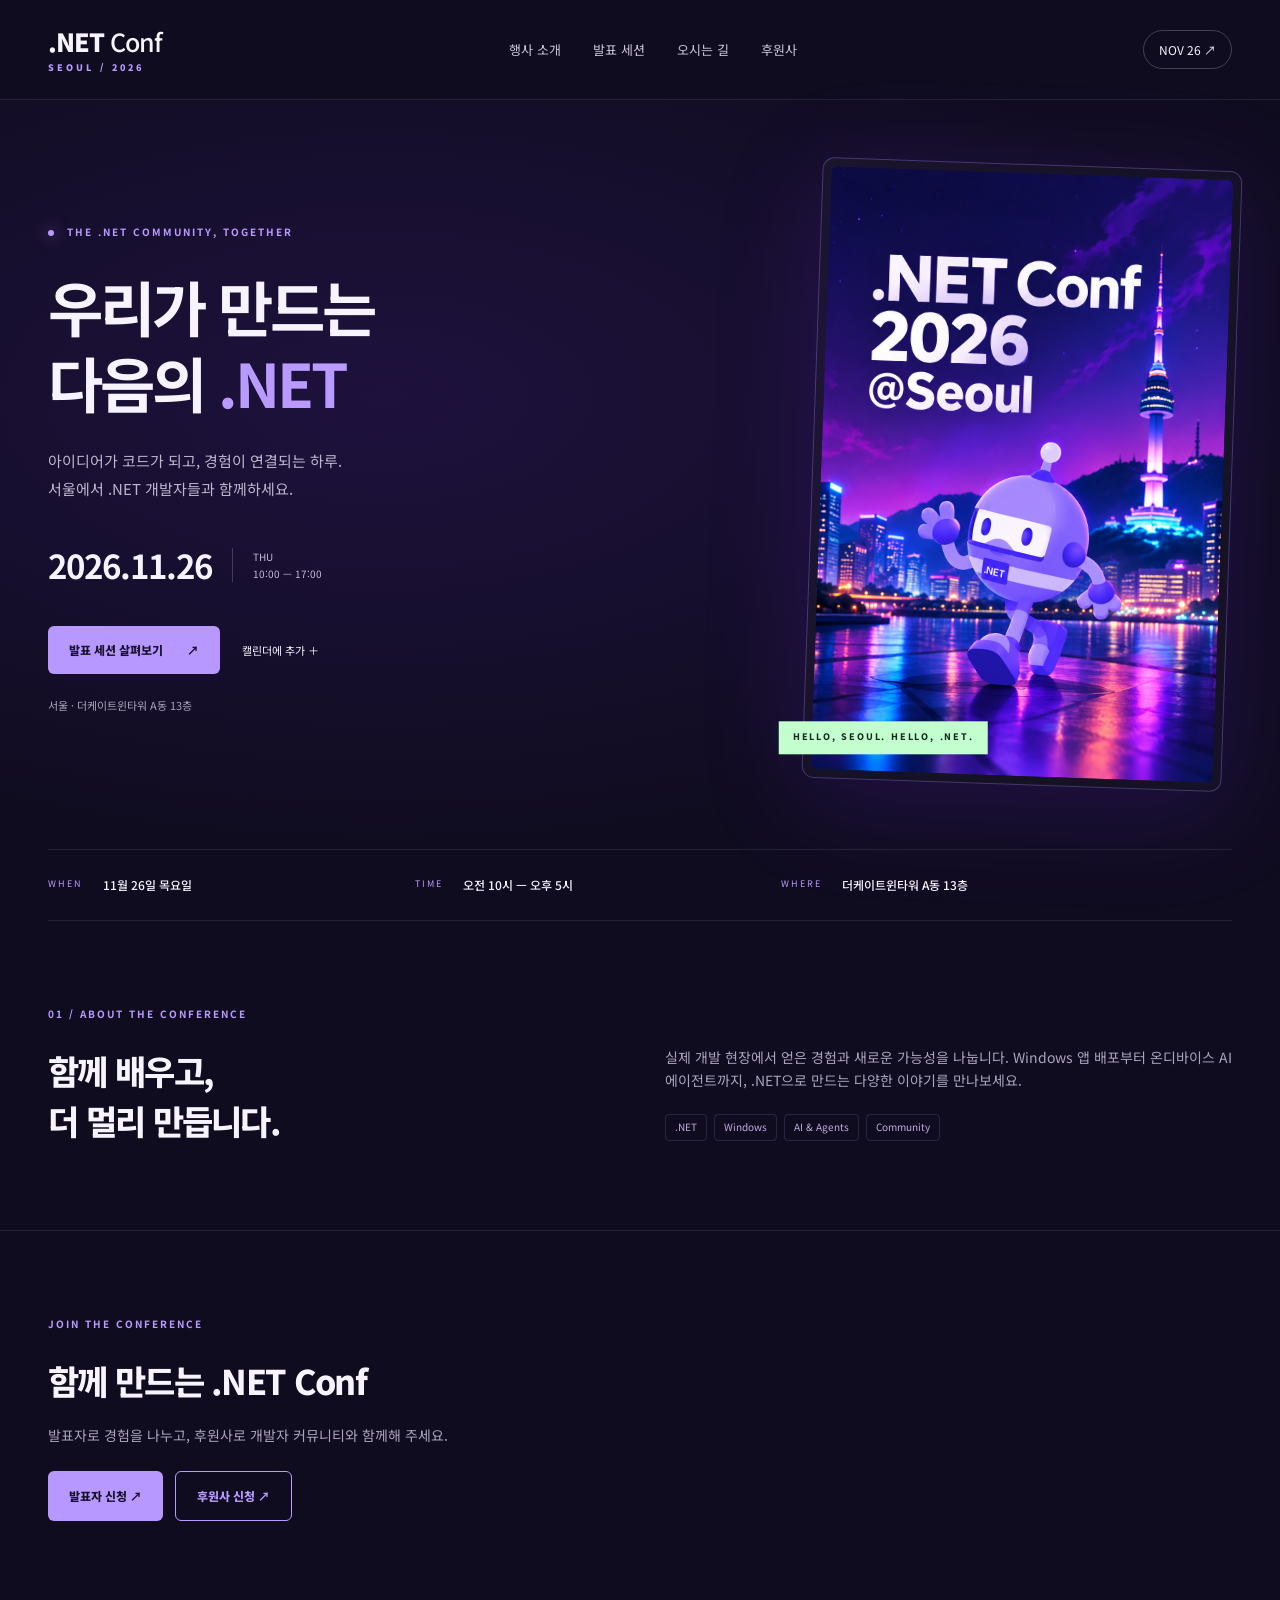
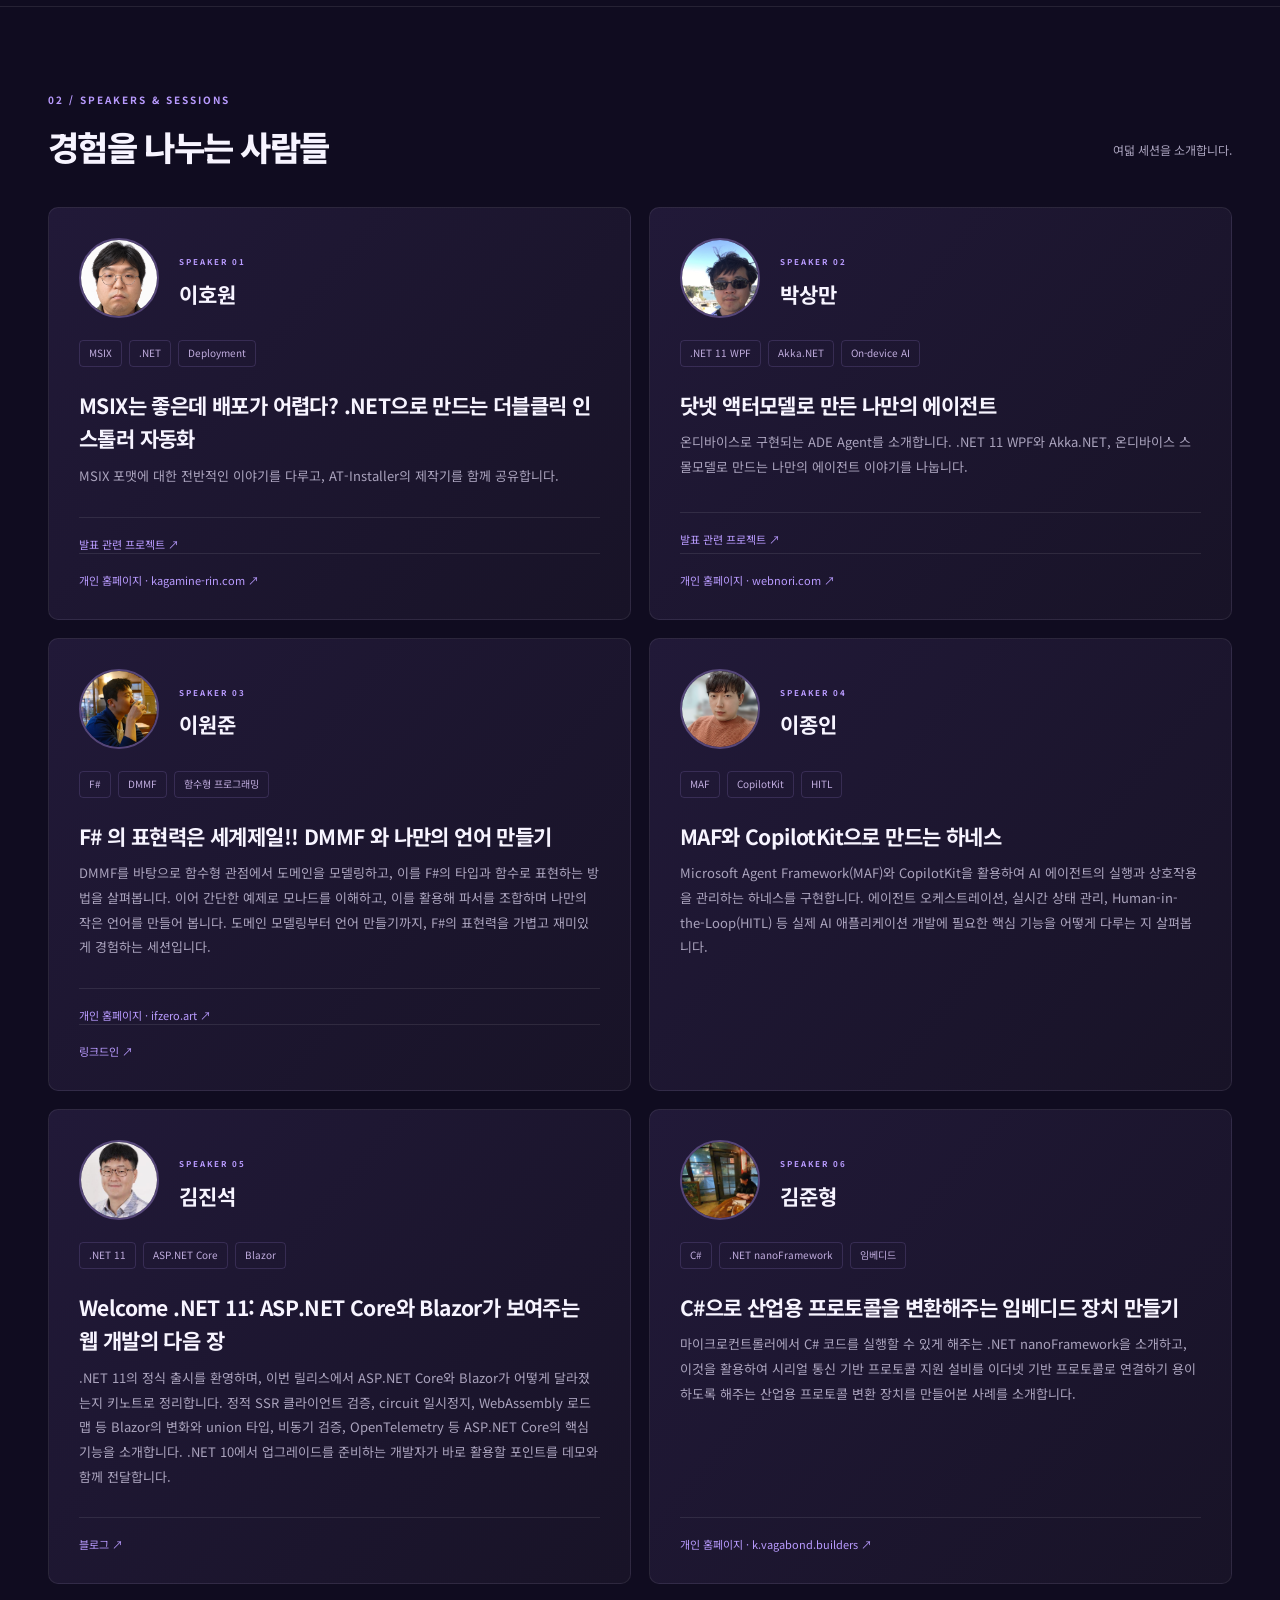
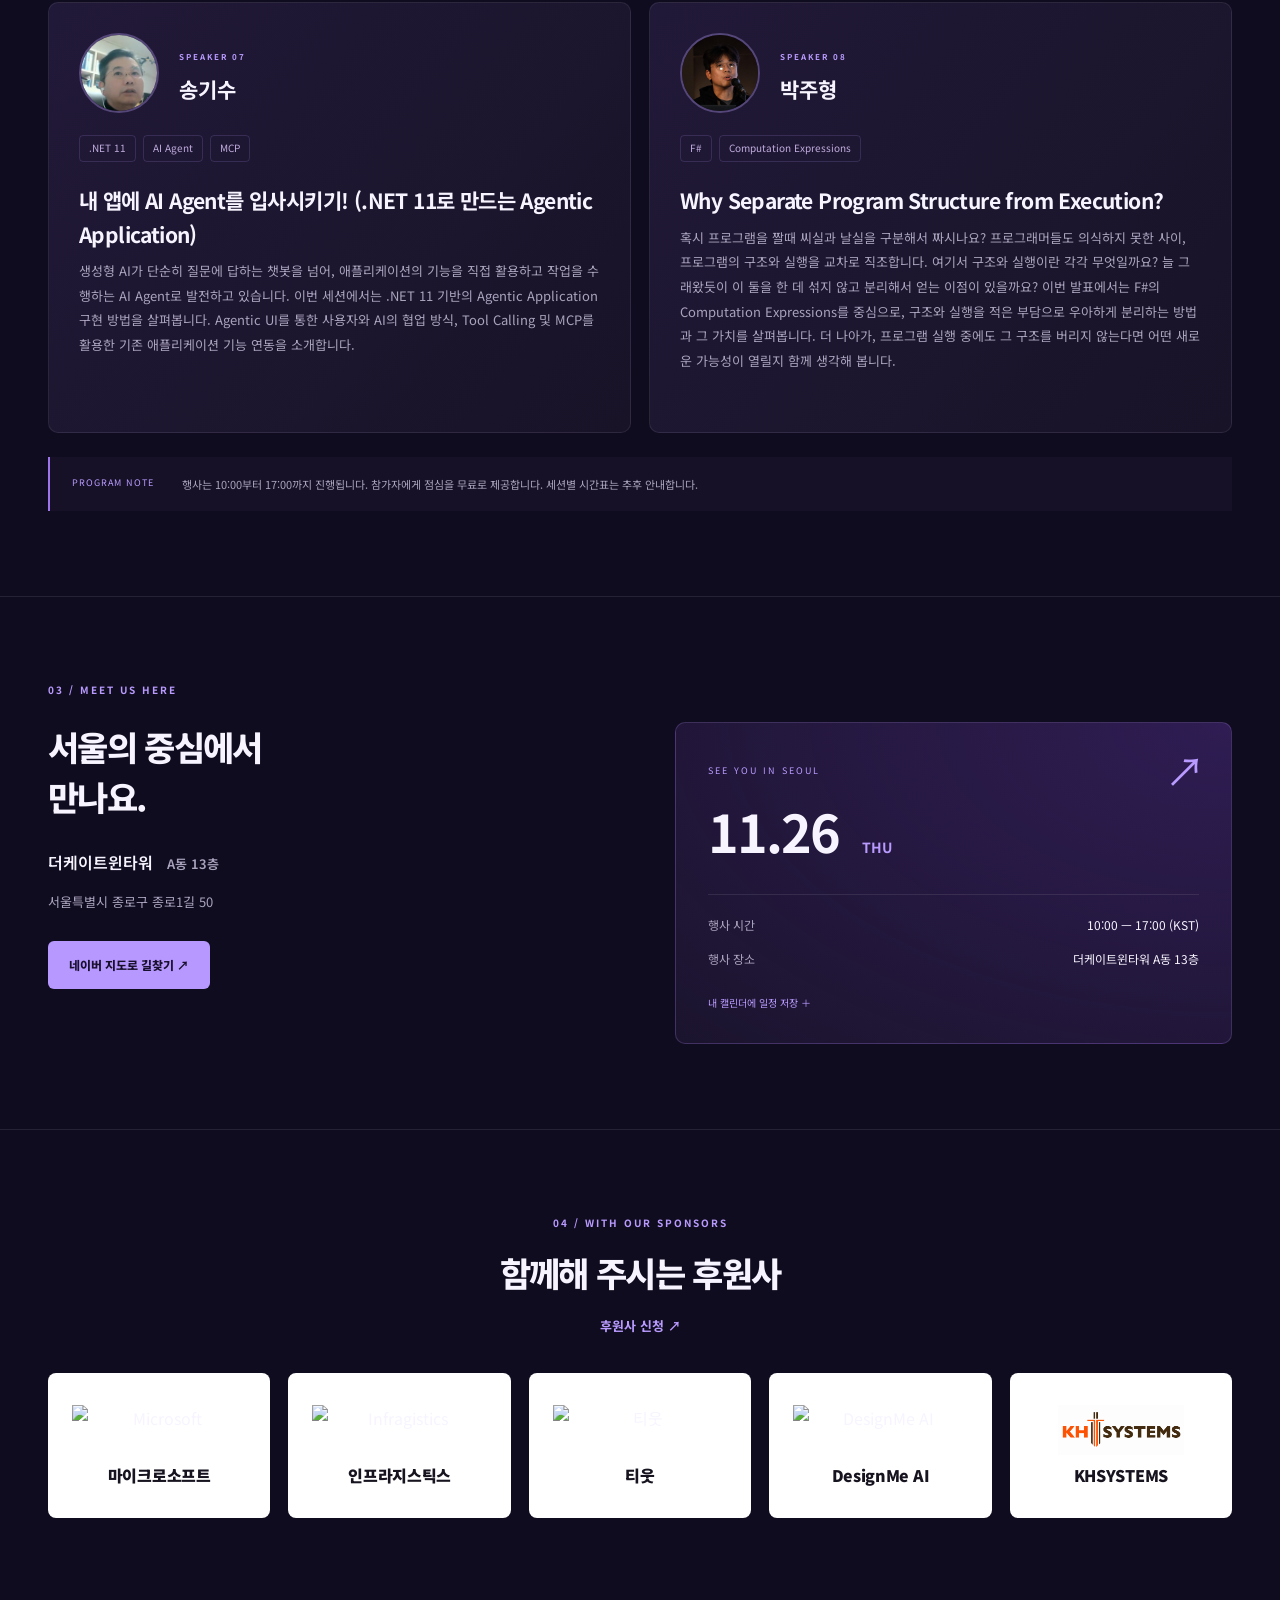
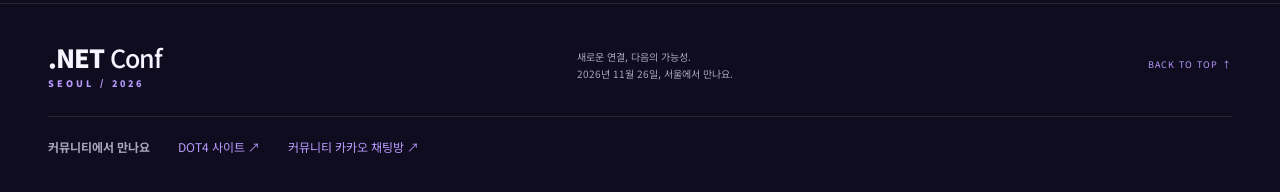
==== commit 5a192164: "Restore Park Juhyeong to conference speaker lineup" ====
--- a/2026/index.html
+++ b/2026/index.html
@@ -6,7 +6,7 @@
   <meta name="description" content="2026년 11월 26일 목요일, 서울에서 만나는 .NET 개발자 컨퍼런스. 오전 10시부터 오후 5시까지 더케이트윈타워 A동 13층에서 함께합니다.">
   <meta name="theme-color" content="#100a2b">
   <meta property="og:title" content=".NET Conf 2026 @ Seoul"><meta property="og:description" content="11월 26일 목요일 · 10:00–17:00 · 더케이트윈타워 A동 13층"><meta property="og:image" content="assets/poster.png">
-  <link rel="stylesheet" href="style.css?v=20261102-khsystems"><script src="speakers.js?v=20261115-speakers" defer></script><script src="app.js?v=20261115-speakers" defer></script>
+  <link rel="stylesheet" href="style.css?v=20261102-khsystems"><script src="speakers.js?v=20261116-speakers" defer></script><script src="app.js?v=20261115-speakers" defer></script>
 </head>
 <body>
   <a class="skip" href="#main">본문으로 이동</a>
@@ -19,7 +19,7 @@
     <div class="info-strip"><div><span>WHEN</span><strong>11월 26일 목요일</strong></div><div><span>TIME</span><strong>오전 10시 — 오후 5시</strong></div><div><span>WHERE</span><strong>더케이트윈타워 A동 13층</strong></div></div>
     <section id="about" class="section about"><p class="eyebrow">01 / ABOUT THE CONFERENCE</p><div class="section-intro"><h2>함께 배우고,<br>더 멀리 만듭니다.</h2><div><p>실제 개발 현장에서 얻은 경험과 새로운 가능성을 나눕니다. Windows 앱 배포부터 온디바이스 AI 에이전트까지, .NET으로 만드는 다양한 이야기를 만나보세요.</p><div class="tags"><span>.NET</span><span>Windows</span><span>AI & Agents</span><span>Community</span></div></div></div></section>
     <section class="section participate" aria-labelledby="participate-title"><p class="eyebrow">JOIN THE CONFERENCE</p><h2 id="participate-title">함께 만드는 .NET Conf</h2><p>발표자로 경험을 나누고, 후원사로 개발자 커뮤니티와 함께해 주세요.</p><div class="participate-links"><a class="button" href="https://forms.cloud.microsoft/r/k6SRLYgbB0" target="_blank" rel="noopener noreferrer">발표자 신청 ↗</a><a class="button button-outline" href="https://forms.cloud.microsoft/r/M6EXaLj7G0" target="_blank" rel="noopener noreferrer">후원사 신청 ↗</a></div></section>
-    <section id="sessions" class="section"><div class="section-heading"><div><p class="eyebrow">02 / SPEAKERS & SESSIONS</p><h2>경험을 나누는 사람들</h2></div><p>일곱 세션을 소개합니다.</p></div><div id="speaker-grid" class="speaker-grid"></div><noscript><p>이호원 — MSIX는 좋은데 배포가 어렵다? .NET으로 만드는 더블클릭 인스톨러 자동화</p><p>박상만 — 닷넷 액터모델로 만든 나만의 에이전트</p><p>이원준 — F# 의 표현력은 세계제일!! DMMF 와 나만의 언어 만들기</p><p>이종인 — MAF와 CopilotKit으로 만드는 하네스</p><p>김진석 — Welcome .NET 11: ASP.NET Core와 Blazor가 보여주는 웹 개발의 다음 장</p><p>김준형 — C#으로 산업용 프로토콜을 변환해주는 임베디드 장치 만들기</p><p>송기수 — 내 앱에 AI Agent를 입사시키기! (.NET 11로 만드는 Agentic Application)</p></noscript><div class="schedule-note"><span>PROGRAM NOTE</span><p>행사는 10:00부터 17:00까지 진행됩니다. 참가자에게 점심을 무료로 제공합니다. 세션별 시간표는 추후 안내합니다.</p></div></section>
+    <section id="sessions" class="section"><div class="section-heading"><div><p class="eyebrow">02 / SPEAKERS & SESSIONS</p><h2>경험을 나누는 사람들</h2></div><p>여덟 세션을 소개합니다.</p></div><div id="speaker-grid" class="speaker-grid"></div><noscript><p>이호원 — MSIX는 좋은데 배포가 어렵다? .NET으로 만드는 더블클릭 인스톨러 자동화</p><p>박상만 — 닷넷 액터모델로 만든 나만의 에이전트</p><p>이원준 — F# 의 표현력은 세계제일!! DMMF 와 나만의 언어 만들기</p><p>이종인 — MAF와 CopilotKit으로 만드는 하네스</p><p>김진석 — Welcome .NET 11: ASP.NET Core와 Blazor가 보여주는 웹 개발의 다음 장</p><p>김준형 — C#으로 산업용 프로토콜을 변환해주는 임베디드 장치 만들기</p><p>송기수 — 내 앱에 AI Agent를 입사시키기! (.NET 11로 만드는 Agentic Application)</p><p>박주형 — Why Separate Program Structure from Execution?</p></noscript><div class="schedule-note"><span>PROGRAM NOTE</span><p>행사는 10:00부터 17:00까지 진행됩니다. 참가자에게 점심을 무료로 제공합니다. 세션별 시간표는 추후 안내합니다.</p></div></section>
     <section id="venue" class="section"><p class="eyebrow">03 / MEET US HERE</p><div class="venue"><div><h2>서울의 중심에서<br>만나요.</h2><p class="venue-name">더케이트윈타워 <span>A동 13층</span></p><address>서울특별시 종로구 종로1길 50</address><a class="button" href="https://map.naver.com/p/search/서울특별시%20종로구%20종로1길%2050" target="_blank" rel="noopener noreferrer">네이버 지도로 길찾기 ↗</a></div><div class="venue-card"><span class="venue-icon" aria-hidden="true">↗</span><p>SEE YOU IN SEOUL</p><strong>11.26 <span>THU</span></strong><hr><dl><div><dt>행사 시간</dt><dd>10:00 — 17:00 (KST)</dd></div><div><dt>행사 장소</dt><dd>더케이트윈타워 A동 13층</dd></div></dl><a href="event.ics" download>내 캘린더에 일정 저장 ＋</a></div></div></section>
     <section id="sponsors" class="section sponsors"><p class="eyebrow">04 / WITH OUR SPONSORS</p><h2>함께해 주시는 후원사</h2><a class="sponsor-apply" href="https://forms.cloud.microsoft/r/M6EXaLj7G0" target="_blank" rel="noopener noreferrer">후원사 신청 ↗</a><div class="sponsor-grid"><div><a class="sponsor-link" href="https://www.microsoft.com/ko-kr" target="_blank" rel="noopener noreferrer"><img src="https://conf.dot4.kr/assets/img/microsoft-logo-vector.svg" alt="Microsoft" loading="lazy"><strong class="sponsor-name">마이크로소프트</strong></a></div><div><a class="sponsor-link" href="https://www.infragistics.co.kr/" target="_blank" rel="noopener noreferrer"><img src="https://play-lh.googleusercontent.com/NnCnuXwCuQ4x25lS-WZsc4EEqosR3A6UIxsK5j_IjQjJNQJYUNHQNuvCgX-1FI0wXNk" alt="Infragistics" loading="lazy"><strong class="sponsor-name">인프라지스틱스</strong></a></div><div><a class="sponsor-link" href="https://smartstore.naver.com/t-eut" target="_blank" rel="noopener noreferrer"><img src="https://kimothink.github.io/OsanMeetUp/2026/Summer/sponsors/teut.png" alt="티웃" loading="lazy"><strong class="sponsor-name">티웃</strong></a></div><div><a class="sponsor-link" href="https://designme.ai/" target="_blank" rel="noopener noreferrer"><img src="https://designme.ai/images/logo.png" alt="DesignMe AI" loading="lazy"><strong class="sponsor-name">DesignMe AI</strong></a></div><div><a class="sponsor-link" href="http://www.khsystems.co.kr/" target="_blank" rel="noopener noreferrer"><img src="assets/khsystems-logo.png" alt="KHSYSTEMS" loading="lazy"><strong class="sponsor-name">KHSYSTEMS</strong></a></div></div></section>
   </main><footer><a class="brand" href="#">.NET <span>Conf</span><small>SEOUL / 2026</small></a><p>새로운 연결, 다음의 가능성.<br>2026년 11월 26일, 서울에서 만나요.</p><div class="community-links"><span>커뮤니티에서 만나요</span><a href="https://dot4.kr/" target="_blank" rel="noopener noreferrer">DOT4 사이트 ↗</a><a href="https://open.kakao.com/o/gaXg2I5g" target="_blank" rel="noopener noreferrer">커뮤니티 카카오 채팅방 ↗</a></div><a href="#">BACK TO TOP ↑</a></footer>
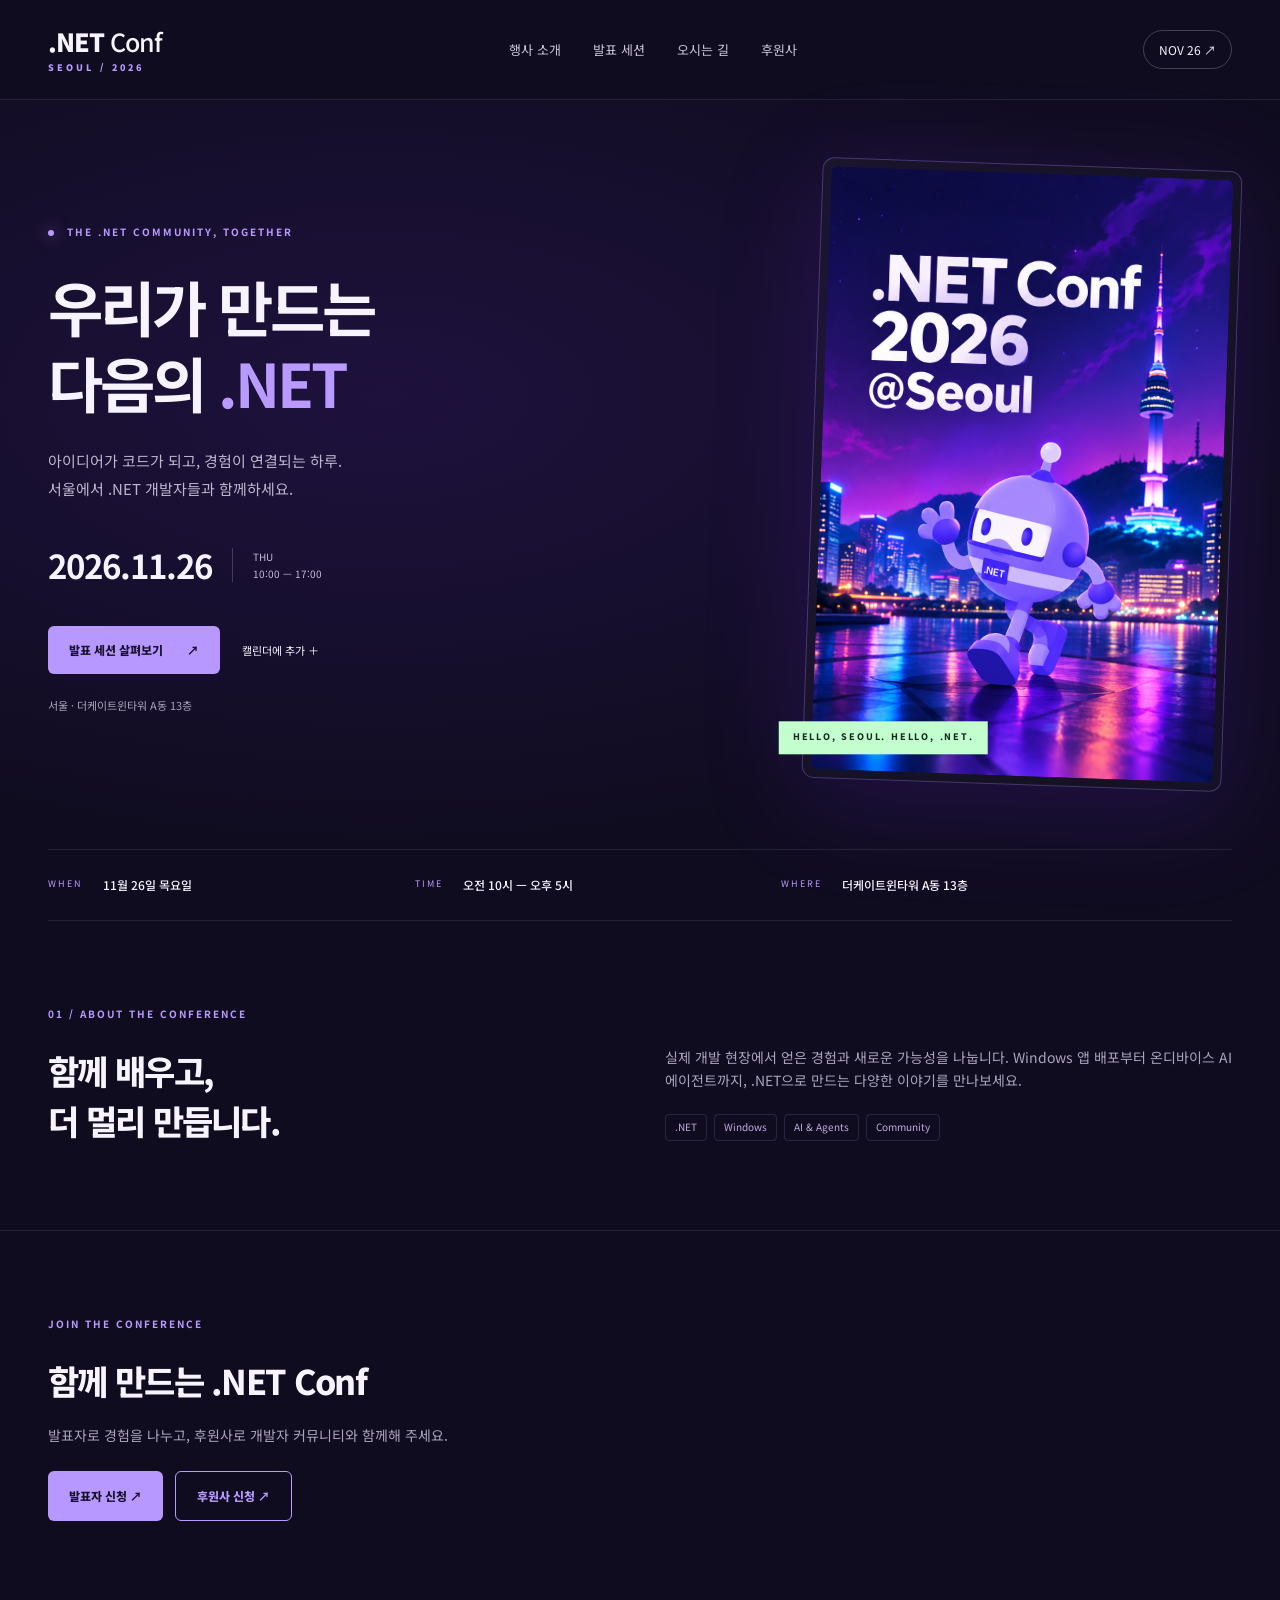
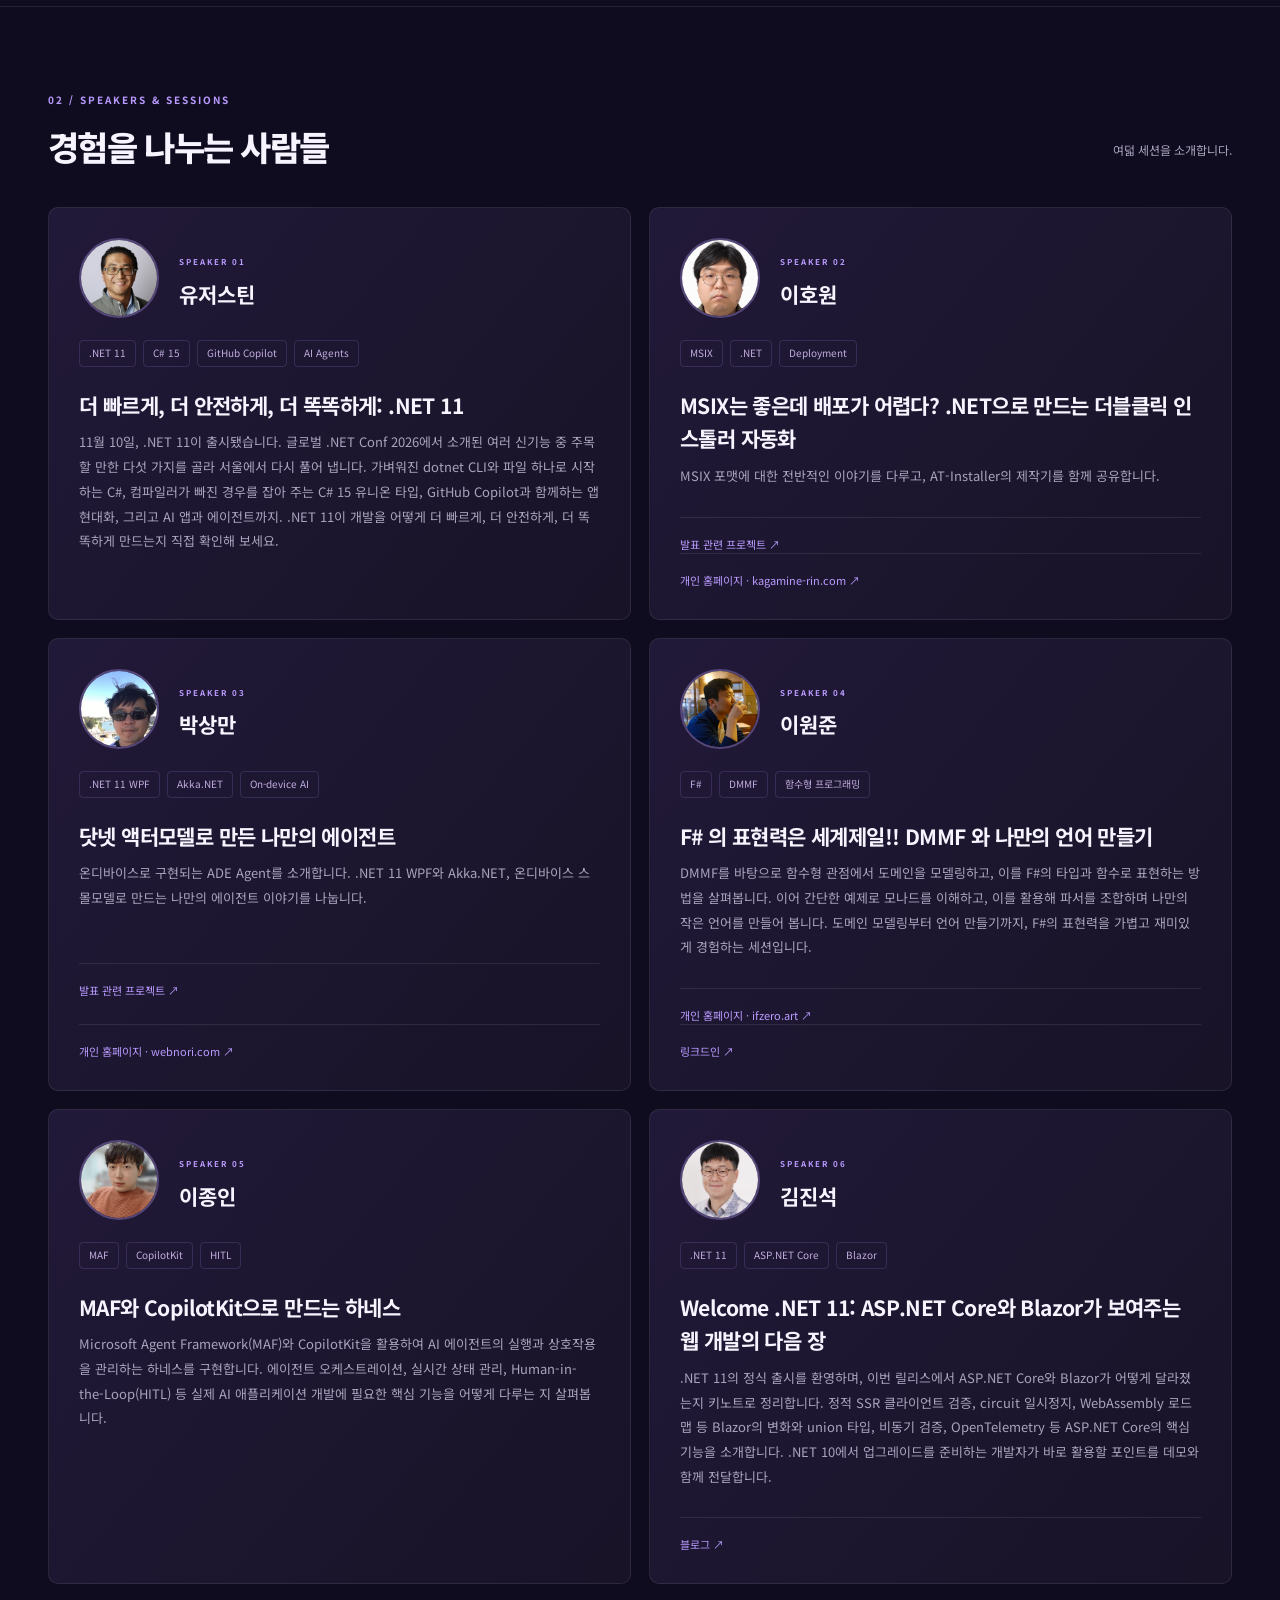
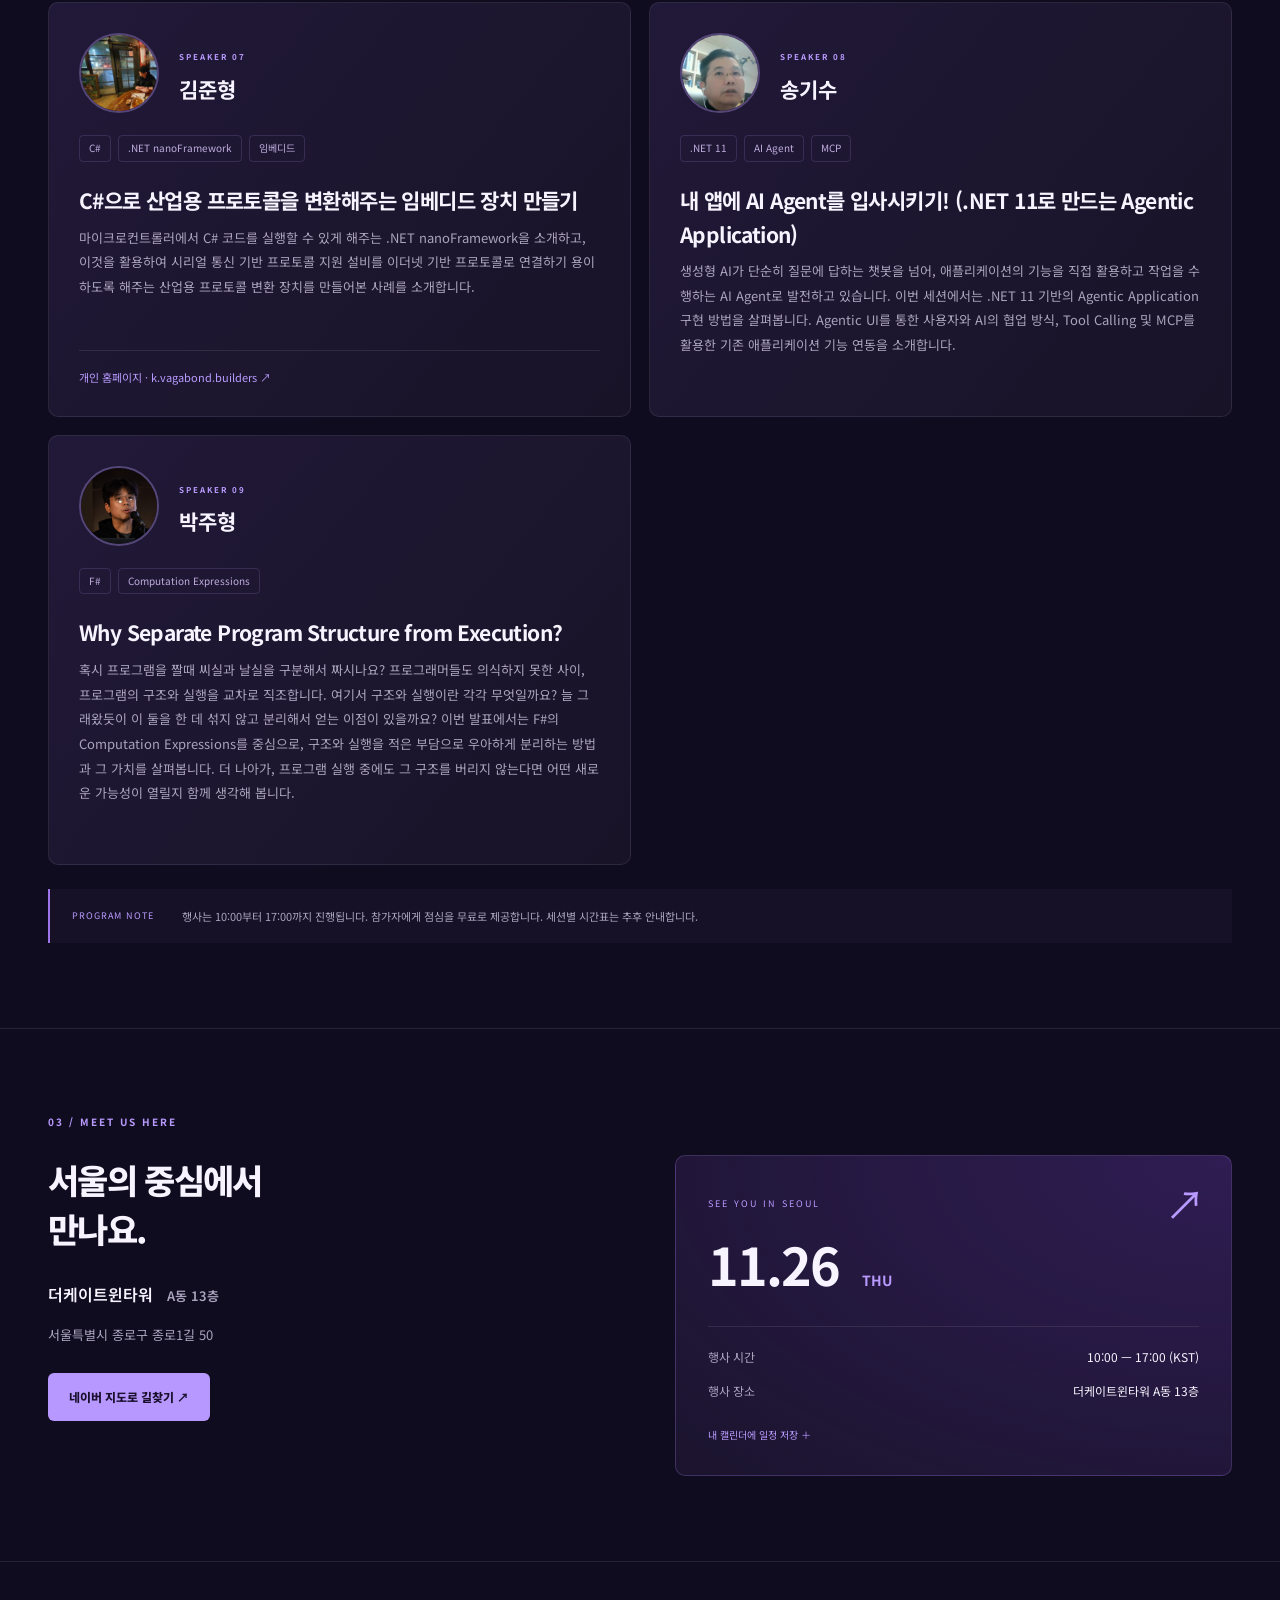
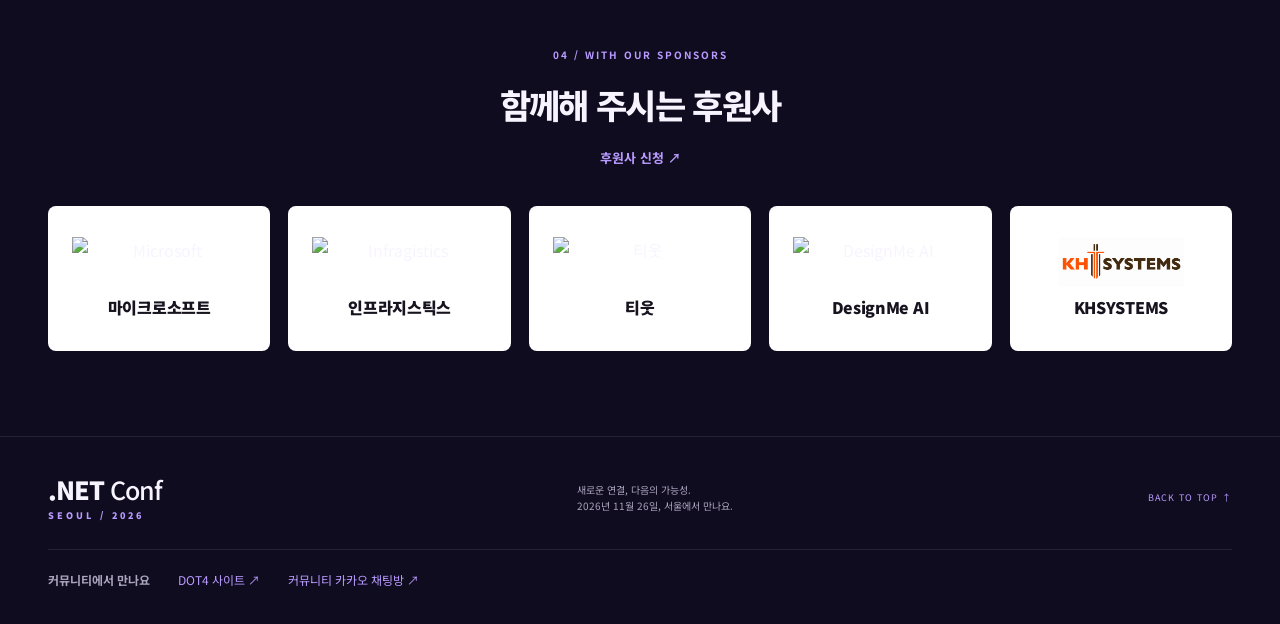
==== commit aba340fc: "발표자 추가 - 발표자 추가" ====
--- a/2026/index.html
+++ b/2026/index.html
@@ -6,7 +6,7 @@
   <meta name="description" content="2026년 11월 26일 목요일, 서울에서 만나는 .NET 개발자 컨퍼런스. 오전 10시부터 오후 5시까지 더케이트윈타워 A동 13층에서 함께합니다.">
   <meta name="theme-color" content="#100a2b">
   <meta property="og:title" content=".NET Conf 2026 @ Seoul"><meta property="og:description" content="11월 26일 목요일 · 10:00–17:00 · 더케이트윈타워 A동 13층"><meta property="og:image" content="assets/poster.png">
-  <link rel="stylesheet" href="style.css?v=20261102-khsystems"><script src="speakers.js?v=20261116-speakers" defer></script><script src="app.js?v=20261115-speakers" defer></script>
+  <link rel="stylesheet" href="style.css?v=20261102-khsystems"><script src="speakers.js?v=20261117-userjustin" defer></script><script src="app.js?v=20261115-speakers" defer></script>
 </head>
 <body>
   <a class="skip" href="#main">본문으로 이동</a>
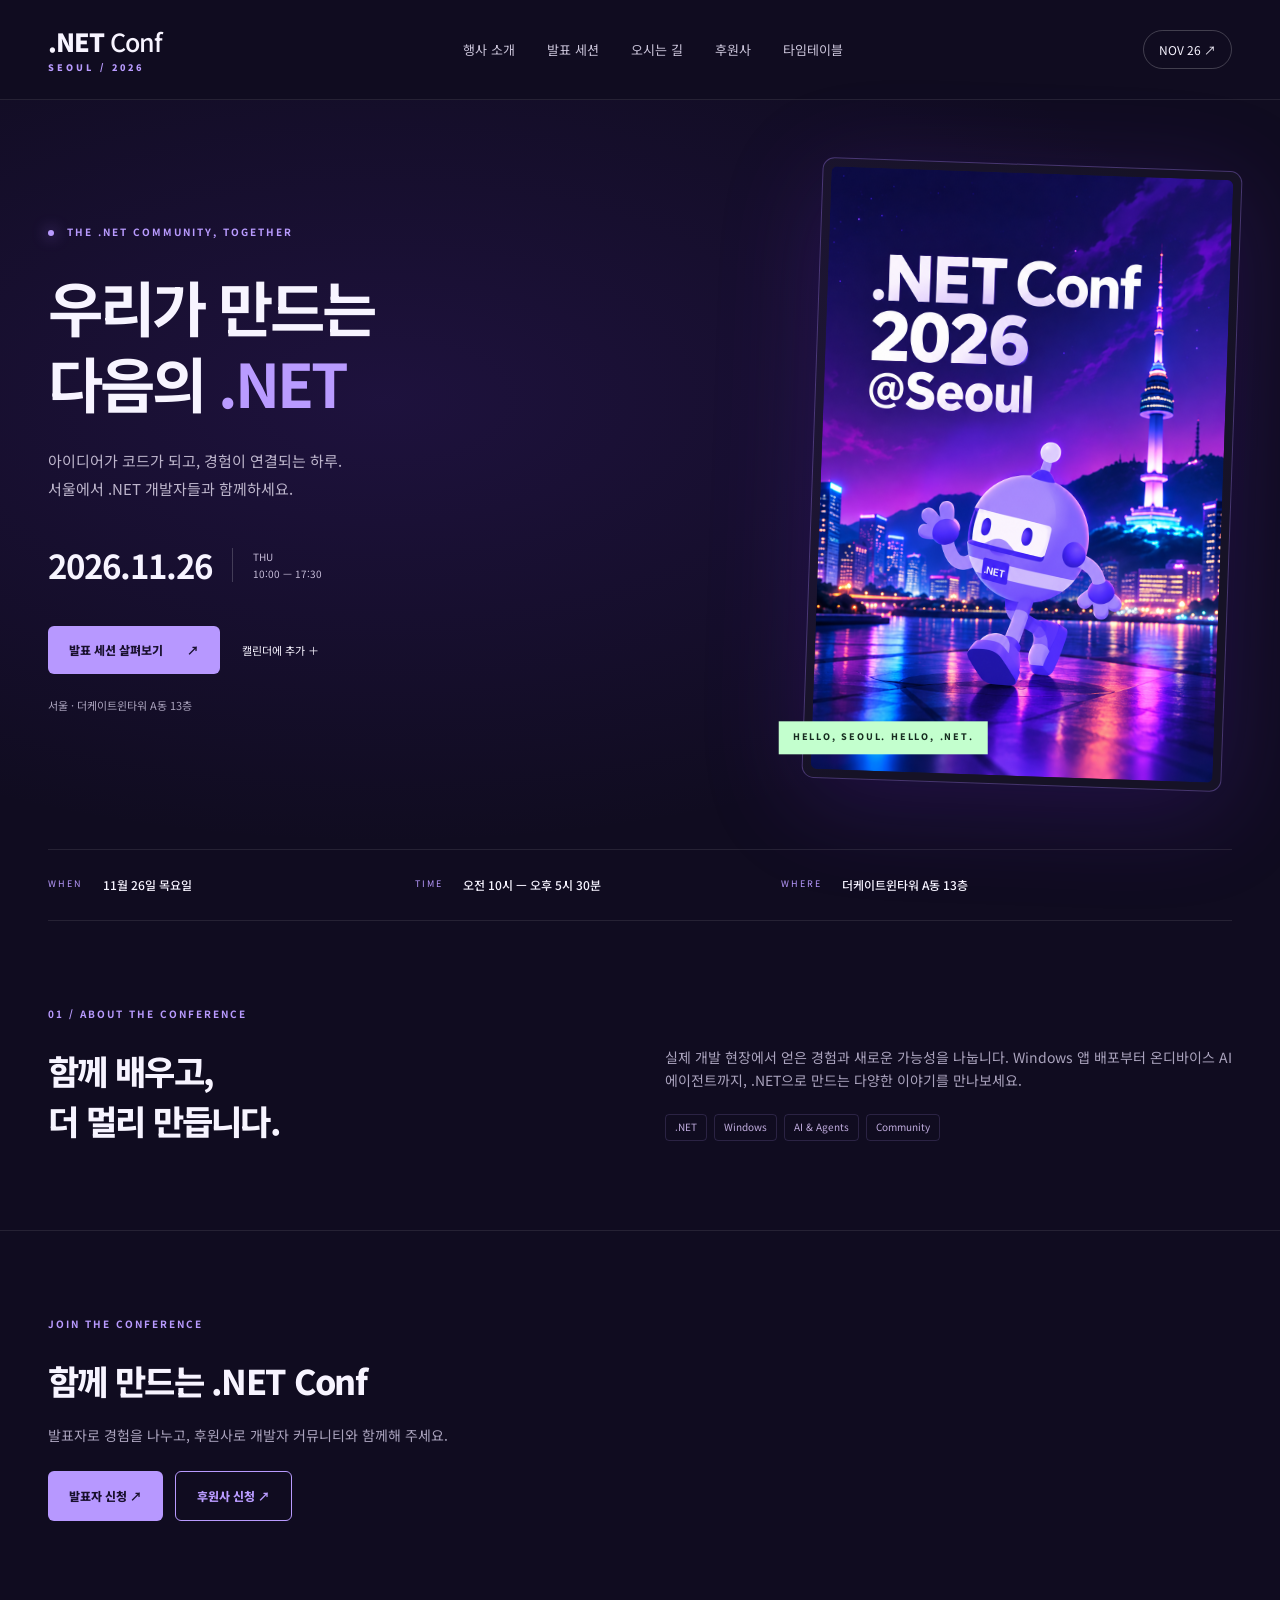
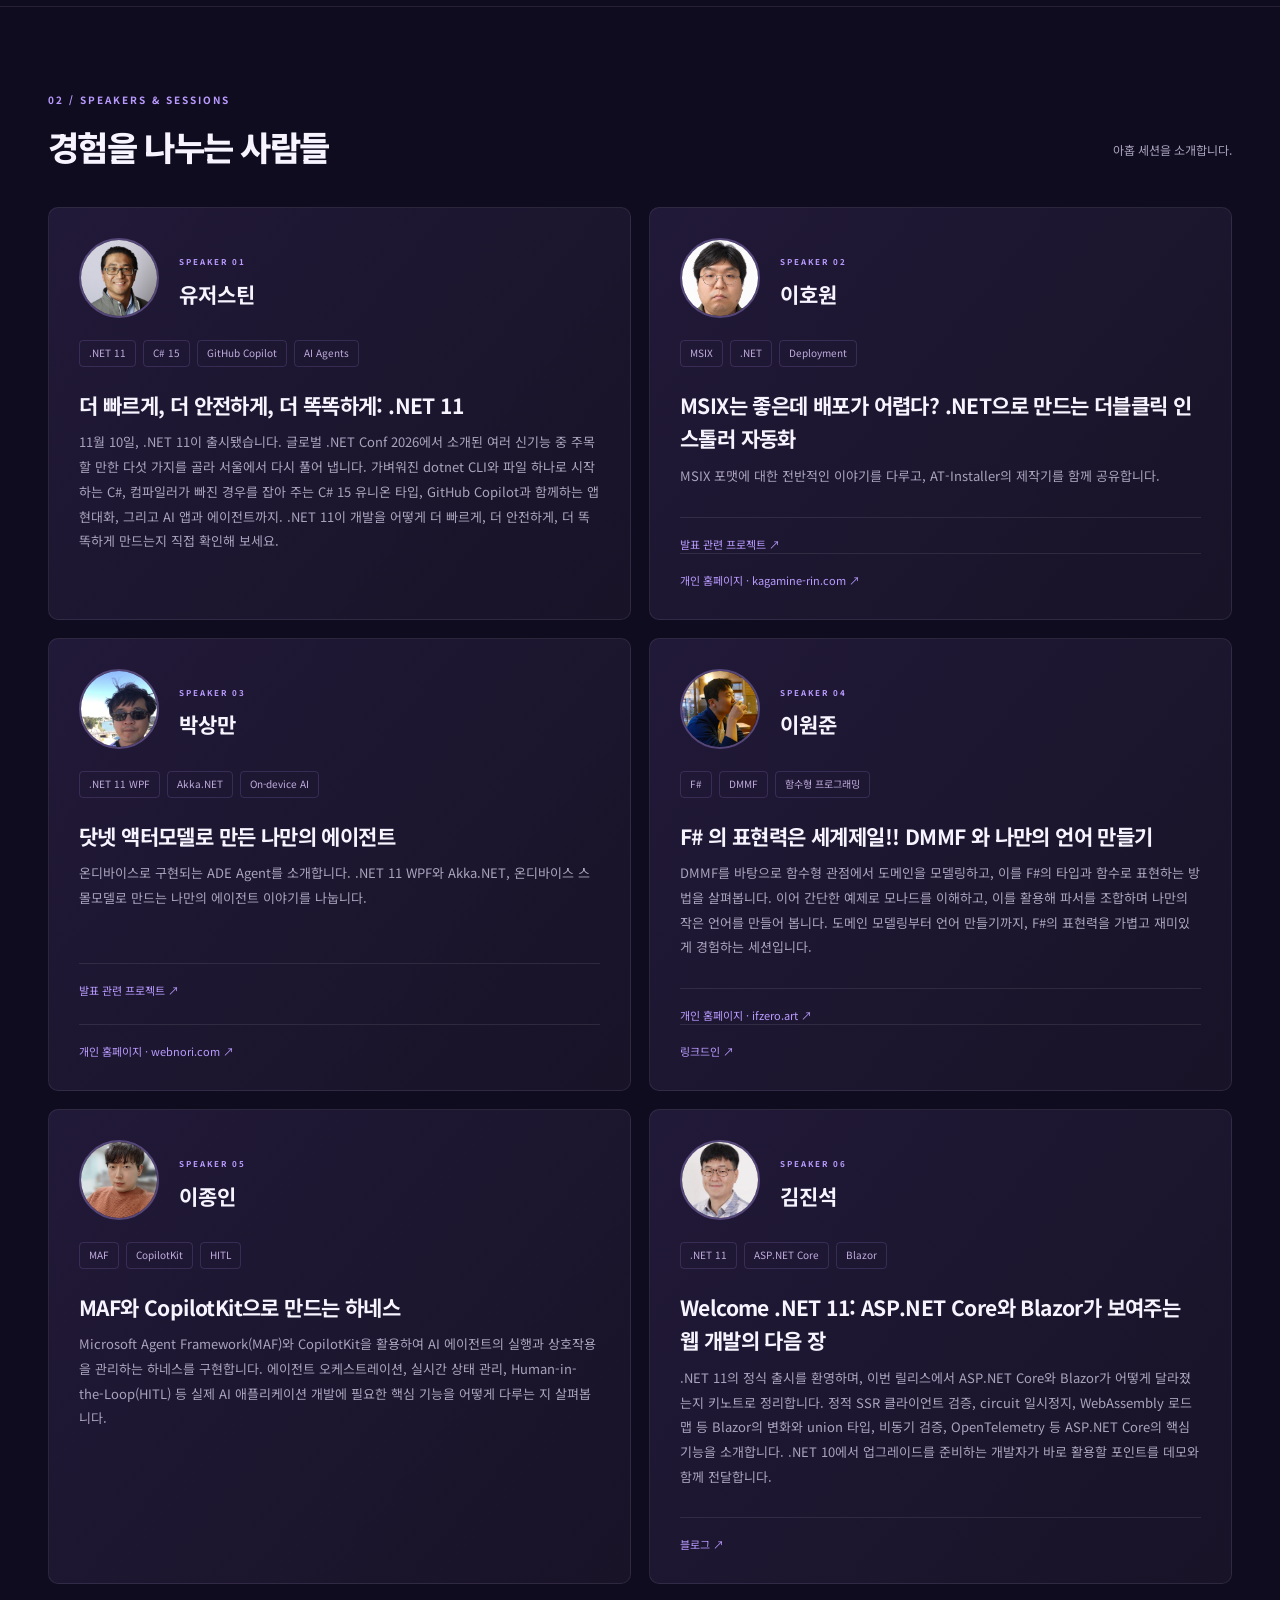
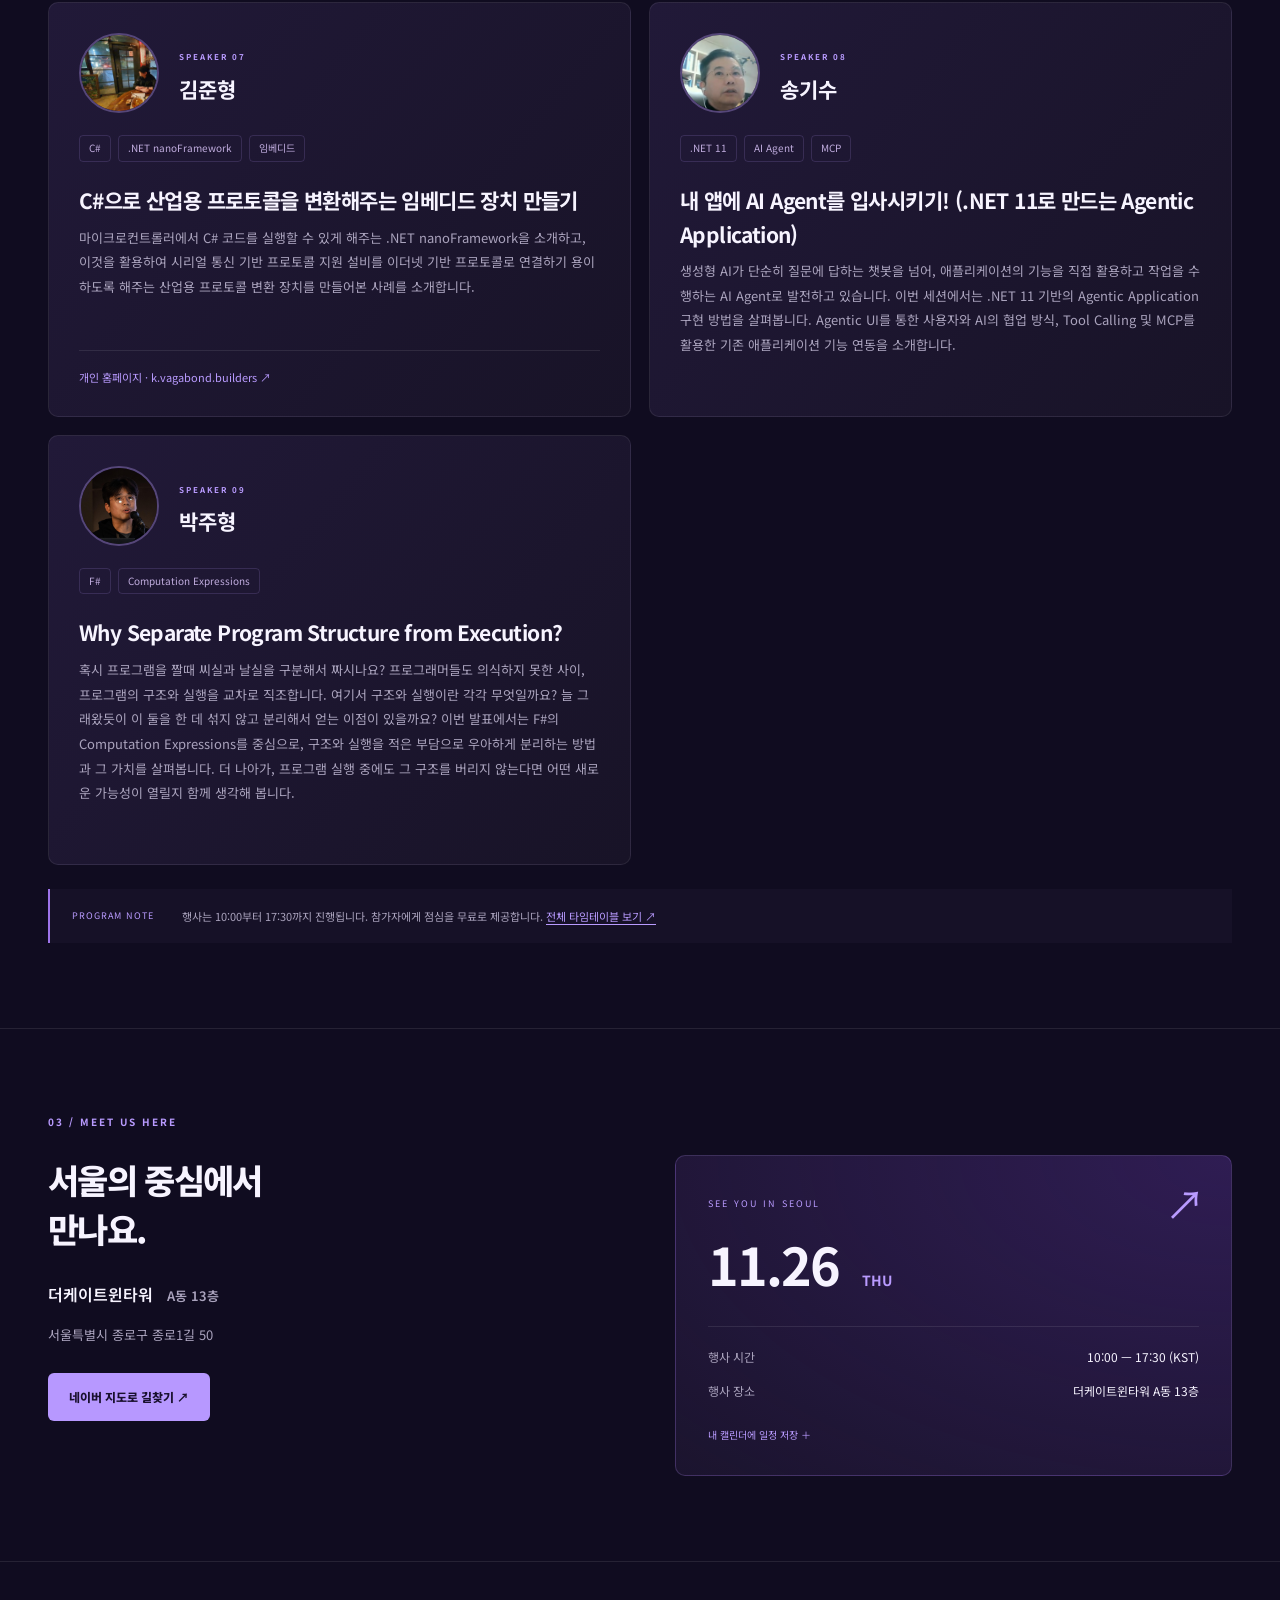
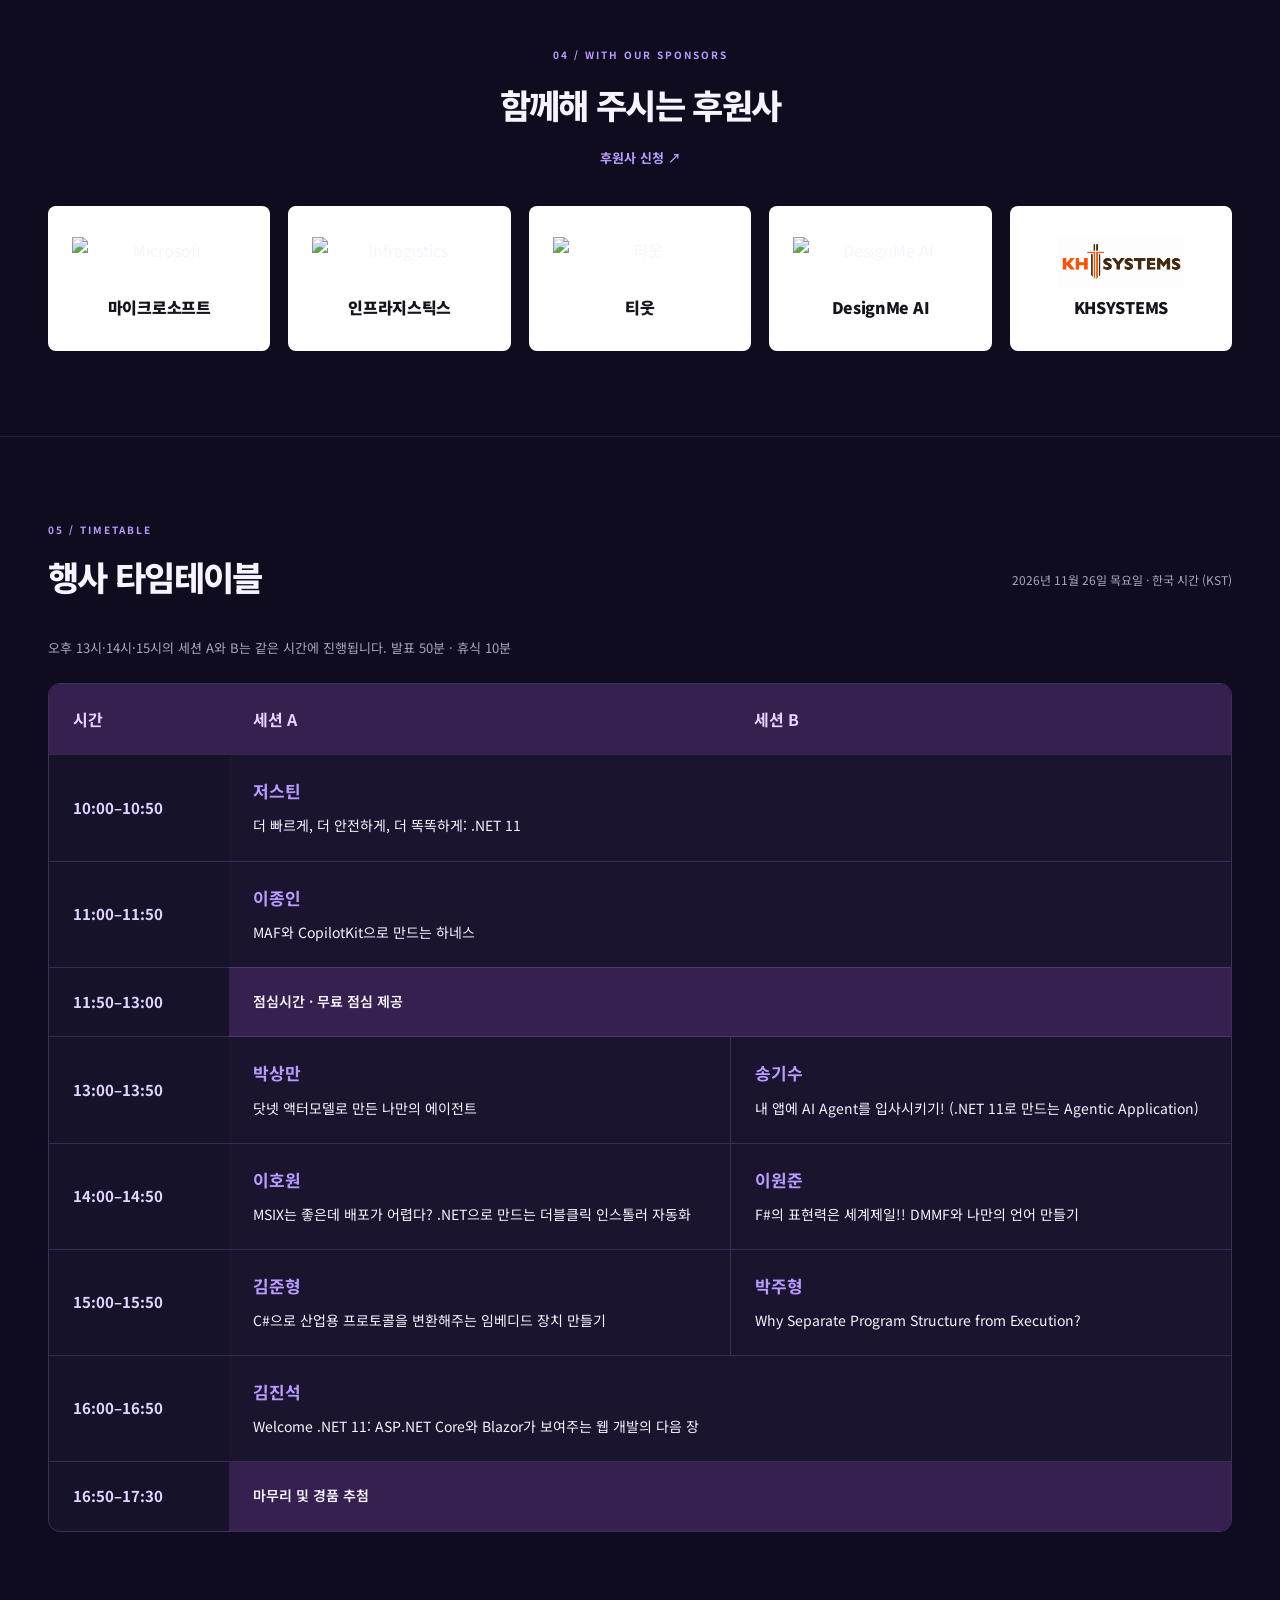
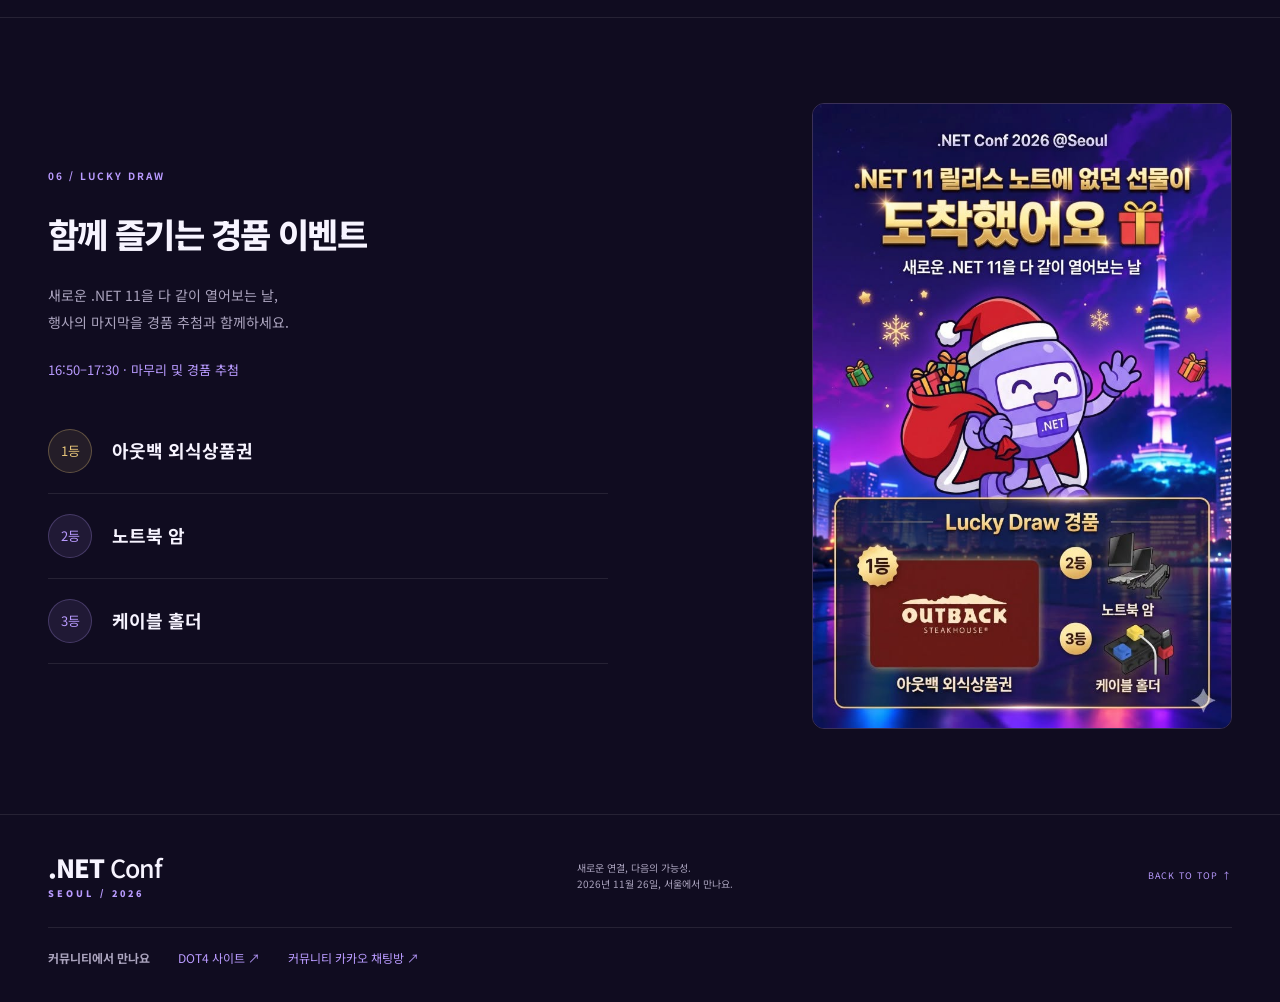
==== commit f0a01cba: "Add conference timetable and lucky draw event" ====
--- a/2026/index.html
+++ b/2026/index.html
@@ -3,24 +3,64 @@
 <head>
   <meta charset="utf-8"><meta name="viewport" content="width=device-width,initial-scale=1">
   <title>.NET Conf 2026 @ Seoul</title>
-  <meta name="description" content="2026년 11월 26일 목요일, 서울에서 만나는 .NET 개발자 컨퍼런스. 오전 10시부터 오후 5시까지 더케이트윈타워 A동 13층에서 함께합니다.">
+  <meta name="description" content="2026년 11월 26일 목요일, 서울에서 만나는 .NET 개발자 컨퍼런스. 오전 10시부터 오후 5시 30분까지 더케이트윈타워 A동 13층에서 함께합니다.">
   <meta name="theme-color" content="#100a2b">
-  <meta property="og:title" content=".NET Conf 2026 @ Seoul"><meta property="og:description" content="11월 26일 목요일 · 10:00–17:00 · 더케이트윈타워 A동 13층"><meta property="og:image" content="assets/poster.png">
-  <link rel="stylesheet" href="style.css?v=20261102-khsystems"><script src="speakers.js?v=20261117-userjustin" defer></script><script src="app.js?v=20261115-speakers" defer></script>
+  <meta property="og:title" content=".NET Conf 2026 @ Seoul"><meta property="og:description" content="11월 26일 목요일 · 10:00–17:30 · 더케이트윈타워 A동 13층"><meta property="og:image" content="assets/poster.png">
+  <link rel="stylesheet" href="style.css?v=20261119-program"><script src="speakers.js?v=20261117-userjustin" defer></script><script src="app.js?v=20261115-speakers" defer></script>
 </head>
 <body>
   <a class="skip" href="#main">본문으로 이동</a>
-  <header><a class="brand" href="#">.NET <span>Conf</span><small>SEOUL / 2026</small></a><nav aria-label="주요 메뉴"><a href="#about">행사 소개</a><a href="#sessions">발표 세션</a><a href="#venue">오시는 길</a><a href="#sponsors">후원사</a></nav><a class="header-date" href="#venue">NOV 26 ↗</a></header>
+  <header><a class="brand" href="#">.NET <span>Conf</span><small>SEOUL / 2026</small></a><nav aria-label="주요 메뉴"><a href="#about">행사 소개</a><a href="#sessions">발표 세션</a><a href="#venue">오시는 길</a><a href="#sponsors">후원사</a><a href="#timetable">타임테이블</a></nav><a class="header-date" href="#venue">NOV 26 ↗</a></header>
   <main id="main">
     <section class="hero" aria-labelledby="hero-title">
-      <div class="hero-copy"><p class="eyebrow"><span class="dot"></span> THE .NET COMMUNITY, TOGETHER</p><h1 id="hero-title">우리가 만드는<br>다음의 <span>.NET</span></h1><p class="hero-description">아이디어가 코드가 되고, 경험이 연결되는 하루.<br>서울에서 .NET 개발자들과 함께하세요.</p><div class="event-date"><strong>2026.11.26</strong><span>THU<br>10:00 — 17:00</span></div><div class="hero-actions"><a class="button" href="#sessions">발표 세션 살펴보기 <span>↗</span></a><a class="text-link" href="event.ics" download>캘린더에 추가 ＋</a></div><p class="hero-location">서울 · 더케이트윈타워 A동 13층</p></div>
+      <div class="hero-copy"><p class="eyebrow"><span class="dot"></span> THE .NET COMMUNITY, TOGETHER</p><h1 id="hero-title">우리가 만드는<br>다음의 <span>.NET</span></h1><p class="hero-description">아이디어가 코드가 되고, 경험이 연결되는 하루.<br>서울에서 .NET 개발자들과 함께하세요.</p><div class="event-date"><strong>2026.11.26</strong><span>THU<br>10:00 — 17:30</span></div><div class="hero-actions"><a class="button" href="#sessions">발표 세션 살펴보기 <span>↗</span></a><a class="text-link" href="event.ics" download>캘린더에 추가 ＋</a></div><p class="hero-location">서울 · 더케이트윈타워 A동 13층</p></div>
       <div class="poster-wrap"><img class="poster" src="assets/poster.png" alt="보라색 서울 야경과 .NET 로봇이 그려진 .NET Conf 2026 @ Seoul 포스터" fetchpriority="high"><span class="poster-label">HELLO, SEOUL. HELLO, .NET.</span></div>
     </section>
-    <div class="info-strip"><div><span>WHEN</span><strong>11월 26일 목요일</strong></div><div><span>TIME</span><strong>오전 10시 — 오후 5시</strong></div><div><span>WHERE</span><strong>더케이트윈타워 A동 13층</strong></div></div>
+    <div class="info-strip"><div><span>WHEN</span><strong>11월 26일 목요일</strong></div><div><span>TIME</span><strong>오전 10시 — 오후 5시 30분</strong></div><div><span>WHERE</span><strong>더케이트윈타워 A동 13층</strong></div></div>
     <section id="about" class="section about"><p class="eyebrow">01 / ABOUT THE CONFERENCE</p><div class="section-intro"><h2>함께 배우고,<br>더 멀리 만듭니다.</h2><div><p>실제 개발 현장에서 얻은 경험과 새로운 가능성을 나눕니다. Windows 앱 배포부터 온디바이스 AI 에이전트까지, .NET으로 만드는 다양한 이야기를 만나보세요.</p><div class="tags"><span>.NET</span><span>Windows</span><span>AI & Agents</span><span>Community</span></div></div></div></section>
     <section class="section participate" aria-labelledby="participate-title"><p class="eyebrow">JOIN THE CONFERENCE</p><h2 id="participate-title">함께 만드는 .NET Conf</h2><p>발표자로 경험을 나누고, 후원사로 개발자 커뮤니티와 함께해 주세요.</p><div class="participate-links"><a class="button" href="https://forms.cloud.microsoft/r/k6SRLYgbB0" target="_blank" rel="noopener noreferrer">발표자 신청 ↗</a><a class="button button-outline" href="https://forms.cloud.microsoft/r/M6EXaLj7G0" target="_blank" rel="noopener noreferrer">후원사 신청 ↗</a></div></section>
-    <section id="sessions" class="section"><div class="section-heading"><div><p class="eyebrow">02 / SPEAKERS & SESSIONS</p><h2>경험을 나누는 사람들</h2></div><p>여덟 세션을 소개합니다.</p></div><div id="speaker-grid" class="speaker-grid"></div><noscript><p>이호원 — MSIX는 좋은데 배포가 어렵다? .NET으로 만드는 더블클릭 인스톨러 자동화</p><p>박상만 — 닷넷 액터모델로 만든 나만의 에이전트</p><p>이원준 — F# 의 표현력은 세계제일!! DMMF 와 나만의 언어 만들기</p><p>이종인 — MAF와 CopilotKit으로 만드는 하네스</p><p>김진석 — Welcome .NET 11: ASP.NET Core와 Blazor가 보여주는 웹 개발의 다음 장</p><p>김준형 — C#으로 산업용 프로토콜을 변환해주는 임베디드 장치 만들기</p><p>송기수 — 내 앱에 AI Agent를 입사시키기! (.NET 11로 만드는 Agentic Application)</p><p>박주형 — Why Separate Program Structure from Execution?</p></noscript><div class="schedule-note"><span>PROGRAM NOTE</span><p>행사는 10:00부터 17:00까지 진행됩니다. 참가자에게 점심을 무료로 제공합니다. 세션별 시간표는 추후 안내합니다.</p></div></section>
-    <section id="venue" class="section"><p class="eyebrow">03 / MEET US HERE</p><div class="venue"><div><h2>서울의 중심에서<br>만나요.</h2><p class="venue-name">더케이트윈타워 <span>A동 13층</span></p><address>서울특별시 종로구 종로1길 50</address><a class="button" href="https://map.naver.com/p/search/서울특별시%20종로구%20종로1길%2050" target="_blank" rel="noopener noreferrer">네이버 지도로 길찾기 ↗</a></div><div class="venue-card"><span class="venue-icon" aria-hidden="true">↗</span><p>SEE YOU IN SEOUL</p><strong>11.26 <span>THU</span></strong><hr><dl><div><dt>행사 시간</dt><dd>10:00 — 17:00 (KST)</dd></div><div><dt>행사 장소</dt><dd>더케이트윈타워 A동 13층</dd></div></dl><a href="event.ics" download>내 캘린더에 일정 저장 ＋</a></div></div></section>
+    <section id="sessions" class="section"><div class="section-heading"><div><p class="eyebrow">02 / SPEAKERS & SESSIONS</p><h2>경험을 나누는 사람들</h2></div><p>아홉 세션을 소개합니다.</p></div><div id="speaker-grid" class="speaker-grid"></div><noscript><p>유저스틴 — 더 빠르게, 더 안전하게, 더 똑똑하게: .NET 11</p><p>이호원 — MSIX는 좋은데 배포가 어렵다? .NET으로 만드는 더블클릭 인스톨러 자동화</p><p>박상만 — 닷넷 액터모델로 만든 나만의 에이전트</p><p>이원준 — F# 의 표현력은 세계제일!! DMMF 와 나만의 언어 만들기</p><p>이종인 — MAF와 CopilotKit으로 만드는 하네스</p><p>김진석 — Welcome .NET 11: ASP.NET Core와 Blazor가 보여주는 웹 개발의 다음 장</p><p>김준형 — C#으로 산업용 프로토콜을 변환해주는 임베디드 장치 만들기</p><p>송기수 — 내 앱에 AI Agent를 입사시키기! (.NET 11로 만드는 Agentic Application)</p><p>박주형 — Why Separate Program Structure from Execution?</p></noscript><div class="schedule-note"><span>PROGRAM NOTE</span><p>행사는 10:00부터 17:30까지 진행됩니다. 참가자에게 점심을 무료로 제공합니다. <a href="#timetable">전체 타임테이블 보기 ↗</a></p></div></section>
+    <section id="venue" class="section"><p class="eyebrow">03 / MEET US HERE</p><div class="venue"><div><h2>서울의 중심에서<br>만나요.</h2><p class="venue-name">더케이트윈타워 <span>A동 13층</span></p><address>서울특별시 종로구 종로1길 50</address><a class="button" href="https://map.naver.com/p/search/서울특별시%20종로구%20종로1길%2050" target="_blank" rel="noopener noreferrer">네이버 지도로 길찾기 ↗</a></div><div class="venue-card"><span class="venue-icon" aria-hidden="true">↗</span><p>SEE YOU IN SEOUL</p><strong>11.26 <span>THU</span></strong><hr><dl><div><dt>행사 시간</dt><dd>10:00 — 17:30 (KST)</dd></div><div><dt>행사 장소</dt><dd>더케이트윈타워 A동 13층</dd></div></dl><a href="event.ics" download>내 캘린더에 일정 저장 ＋</a></div></div></section>
     <section id="sponsors" class="section sponsors"><p class="eyebrow">04 / WITH OUR SPONSORS</p><h2>함께해 주시는 후원사</h2><a class="sponsor-apply" href="https://forms.cloud.microsoft/r/M6EXaLj7G0" target="_blank" rel="noopener noreferrer">후원사 신청 ↗</a><div class="sponsor-grid"><div><a class="sponsor-link" href="https://www.microsoft.com/ko-kr" target="_blank" rel="noopener noreferrer"><img src="https://conf.dot4.kr/assets/img/microsoft-logo-vector.svg" alt="Microsoft" loading="lazy"><strong class="sponsor-name">마이크로소프트</strong></a></div><div><a class="sponsor-link" href="https://www.infragistics.co.kr/" target="_blank" rel="noopener noreferrer"><img src="https://play-lh.googleusercontent.com/NnCnuXwCuQ4x25lS-WZsc4EEqosR3A6UIxsK5j_IjQjJNQJYUNHQNuvCgX-1FI0wXNk" alt="Infragistics" loading="lazy"><strong class="sponsor-name">인프라지스틱스</strong></a></div><div><a class="sponsor-link" href="https://smartstore.naver.com/t-eut" target="_blank" rel="noopener noreferrer"><img src="https://kimothink.github.io/OsanMeetUp/2026/Summer/sponsors/teut.png" alt="티웃" loading="lazy"><strong class="sponsor-name">티웃</strong></a></div><div><a class="sponsor-link" href="https://designme.ai/" target="_blank" rel="noopener noreferrer"><img src="https://designme.ai/images/logo.png" alt="DesignMe AI" loading="lazy"><strong class="sponsor-name">DesignMe AI</strong></a></div><div><a class="sponsor-link" href="http://www.khsystems.co.kr/" target="_blank" rel="noopener noreferrer"><img src="assets/khsystems-logo.png" alt="KHSYSTEMS" loading="lazy"><strong class="sponsor-name">KHSYSTEMS</strong></a></div></div></section>
+
+    <section id="timetable" class="section timetable" aria-labelledby="timetable-title">
+      <div class="section-heading">
+        <div><p class="eyebrow">05 / TIMETABLE</p><h2 id="timetable-title">행사 타임테이블</h2></div>
+        <p>2026년 11월 26일 목요일 · 한국 시간 (KST)</p>
+      </div>
+      <p id="timetable-note" class="timetable-note">오후 13시·14시·15시의 세션 A와 B는 같은 시간에 진행됩니다. 발표 50분 · 휴식 10분</p>
+      <div class="timetable-wrap">
+        <table class="program-table" aria-describedby="timetable-note">
+          <caption class="visually-hidden">.NET Conf 2026 @ Seoul 행사 일정</caption>
+          <thead><tr><th scope="col">시간</th><th scope="col">세션 A</th><th scope="col">세션 B</th></tr></thead>
+          <tbody>
+            <tr><th scope="row">10:00–10:50</th><td colspan="2"><strong class="program-speaker">저스틴</strong><p>더 빠르게, 더 안전하게, 더 똑똑하게: .NET 11</p></td></tr>
+            <tr><th scope="row">11:00–11:50</th><td colspan="2"><strong class="program-speaker">이종인</strong><p>MAF와 CopilotKit으로 만드는 하네스</p></td></tr>
+            <tr class="program-break"><th scope="row">11:50–13:00</th><td colspan="2">점심시간 · 무료 점심 제공</td></tr>
+            <tr><th scope="row">13:00–13:50</th><td><span class="program-track">세션 A</span><strong class="program-speaker">박상만</strong><p>닷넷 액터모델로 만든 나만의 에이전트</p></td><td><span class="program-track">세션 B</span><strong class="program-speaker">송기수</strong><p>내 앱에 AI Agent를 입사시키기! (.NET 11로 만드는 Agentic Application)</p></td></tr>
+            <tr><th scope="row">14:00–14:50</th><td><span class="program-track">세션 A</span><strong class="program-speaker">이호원</strong><p>MSIX는 좋은데 배포가 어렵다? .NET으로 만드는 더블클릭 인스톨러 자동화</p></td><td><span class="program-track">세션 B</span><strong class="program-speaker">이원준</strong><p>F#의 표현력은 세계제일!! DMMF와 나만의 언어 만들기</p></td></tr>
+            <tr><th scope="row">15:00–15:50</th><td><span class="program-track">세션 A</span><strong class="program-speaker">김준형</strong><p>C#으로 산업용 프로토콜을 변환해주는 임베디드 장치 만들기</p></td><td><span class="program-track">세션 B</span><strong class="program-speaker">박주형</strong><p>Why Separate Program Structure from Execution?</p></td></tr>
+            <tr><th scope="row">16:00–16:50</th><td colspan="2"><strong class="program-speaker">김진석</strong><p>Welcome .NET 11: ASP.NET Core와 Blazor가 보여주는 웹 개발의 다음 장</p></td></tr>
+            <tr class="program-break"><th scope="row">16:50–17:30</th><td colspan="2">마무리 및 경품 추첨</td></tr>
+          </tbody>
+        </table>
+      </div>
+    </section>
+    <section id="giveaway" class="section giveaway" aria-labelledby="giveaway-title">
+      <div class="giveaway-copy">
+        <p class="eyebrow">06 / LUCKY DRAW</p>
+        <h2 id="giveaway-title">함께 즐기는 경품 이벤트</h2>
+        <p class="giveaway-intro">새로운 .NET 11을 다 같이 열어보는 날,<br>행사의 마지막을 경품 추첨과 함께하세요.</p>
+        <p class="giveaway-time">16:50–17:30 · 마무리 및 경품 추첨</p>
+        <ol class="prize-list">
+          <li><span>1등</span><strong>아웃백 외식상품권</strong></li>
+          <li><span>2등</span><strong>노트북 암</strong></li>
+          <li><span>3등</span><strong>케이블 홀더</strong></li>
+        </ol>
+      </div>
+      <a class="giveaway-poster-link" href="assets/lucky-draw.png" target="_blank" rel="noopener noreferrer" aria-label="경품 이벤트 포스터 크게 보기 (새 창)">
+        <img class="giveaway-poster" src="assets/lucky-draw.png" alt=".NET Conf 2026 @ Seoul 경품 이벤트 포스터. 1등 아웃백 외식상품권, 2등 노트북 암, 3등 케이블 홀더." width="704" height="1050" loading="lazy">
+      </a>
+    </section>
   </main><footer><a class="brand" href="#">.NET <span>Conf</span><small>SEOUL / 2026</small></a><p>새로운 연결, 다음의 가능성.<br>2026년 11월 26일, 서울에서 만나요.</p><div class="community-links"><span>커뮤니티에서 만나요</span><a href="https://dot4.kr/" target="_blank" rel="noopener noreferrer">DOT4 사이트 ↗</a><a href="https://open.kakao.com/o/gaXg2I5g" target="_blank" rel="noopener noreferrer">커뮤니티 카카오 채팅방 ↗</a></div><a href="#">BACK TO TOP ↑</a></footer>
 </body></html>
--- a/2026/style.css
+++ b/2026/style.css
@@ -10,3 +10,58 @@
 .sponsor-grid .sponsor-link{display:block;width:100%;text-align:center}.sponsor-grid .sponsor-link img{display:block;margin:0 auto 8px}.sponsor-grid .sponsor-link .sponsor-name{display:block;margin:0;line-height:1.5}.sponsor-link:hover .sponsor-name{text-decoration:underline}
 
 @media(min-width:1000px){.sponsor-grid{grid-template-columns:repeat(5,minmax(0,1fr))}.sponsor-grid img{max-width:100%}}
+
+.visually-hidden {
+  position: absolute;
+  width: 1px;
+  height: 1px;
+  padding: 0;
+  overflow: hidden;
+  clip-path: inset(50%);
+  white-space: nowrap;
+}
+.timetable-note { color: var(--muted); font-size: 13px; margin: 0 0 24px; }
+.timetable-wrap { border: 1px solid #b99bff40; border-radius: 12px; overflow: hidden; }
+.program-table { width: 100%; border-collapse: collapse; table-layout: fixed; text-align: left; }
+.program-table thead { background: #35204f; color: #e2d4ff; }
+.program-table th, .program-table td { padding: 22px 24px; }
+.program-table thead th:first-child { width: 180px; }
+.program-table tbody th { font-size: 15px; color: #e2d4ff; white-space: nowrap; background: #b99bff0a; }
+.program-table tbody tr { border-top: 1px solid #b99bff30; }
+.program-table td { background: var(--panel); vertical-align: top; overflow-wrap: anywhere; }
+.program-table td + td { border-left: 1px solid #b99bff30; }
+.program-speaker { font-size: 17px; color: var(--purple); }
+.program-table p { font-size: 14px; line-height: 1.8; margin: 8px 0 0; }
+.program-track { display: none; }
+.program-break td { background: #35204f; font-size: 14px; font-weight: 600; }
+.schedule-note a { color: var(--purple); text-decoration: underline; text-underline-offset: 3px; }
+.giveaway { display: grid; grid-template-columns: 1fr 1fr; gap: 64px; align-items: center; }
+.giveaway-intro { color: var(--muted); font-size: 14px; line-height: 1.9; margin: 24px 0; }
+.giveaway-time { color: var(--purple); font-size: 13px; }
+.prize-list { list-style: none; padding: 0; margin: 28px 0 0; }
+.prize-list li { display: flex; align-items: center; gap: 20px; padding: 20px 0; border-bottom: 1px solid var(--line); }
+.prize-list span { background: #b99bff18; color: var(--purple); border: 1px solid #b99bff40; border-radius: 50%; width: 44px; height: 44px; display: grid; place-items: center; font-size: 13px; flex-shrink: 0; }
+.prize-list strong { font-size: 18px; }
+.prize-list li:first-child span { background: #e8c77a18; border-color: #e8c77a50; color: #e8c77a; }
+.giveaway-poster-link { display: block; width: 100%; max-width: 420px; justify-self: end; }
+.giveaway-poster { display: block; width: 100%; height: auto; border: 1px solid #b99bff40; border-radius: 12px; }
+@media (max-width: 850px) {
+  nav { gap: 12px; }
+  .giveaway { gap: 28px; }
+  .program-table th, .program-table td { padding: 18px; }
+  .program-table thead th:first-child { width: 155px; }
+}
+@media (max-width: 600px) {
+  nav { flex-wrap: wrap; gap: 12px 18px; }
+  .timetable-note { font-size: 12px; }
+  .program-table, .program-table tbody, .program-table tr,
+  .program-table th, .program-table td { display: block; width: 100%; }
+  .program-table thead { display: none; }
+  .program-table tbody tr:first-child { border-top: 0; }
+  .program-table tbody th { background: #35204f; padding: 12px 18px; }
+  .program-table td + td { border-left: 0; border-top: 1px solid #b99bff30; }
+  .program-track { display: inline-block; font-size: 11px; color: var(--muted); margin-right: 12px; }
+  .program-table p { font-size: 13px; }
+  .giveaway { grid-template-columns: 1fr; }
+  .giveaway-poster-link { justify-self: center; }
+}
